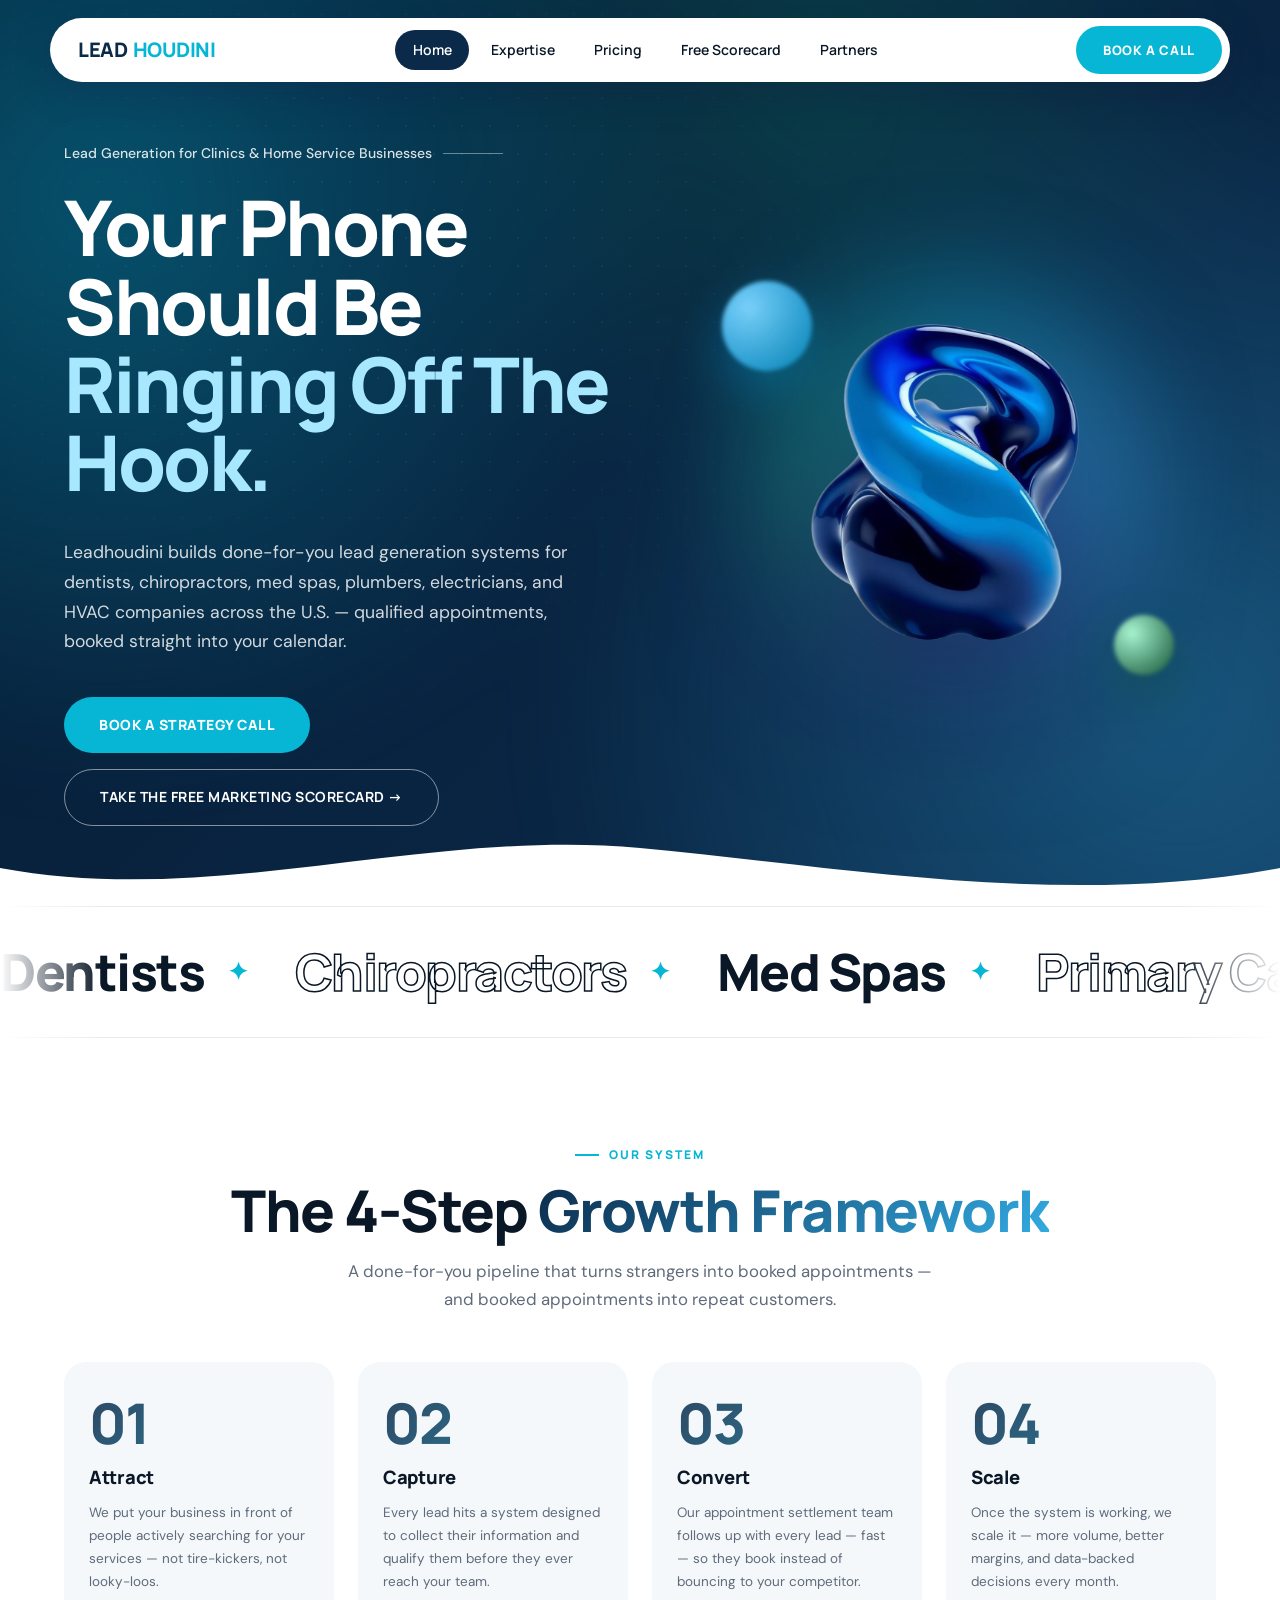
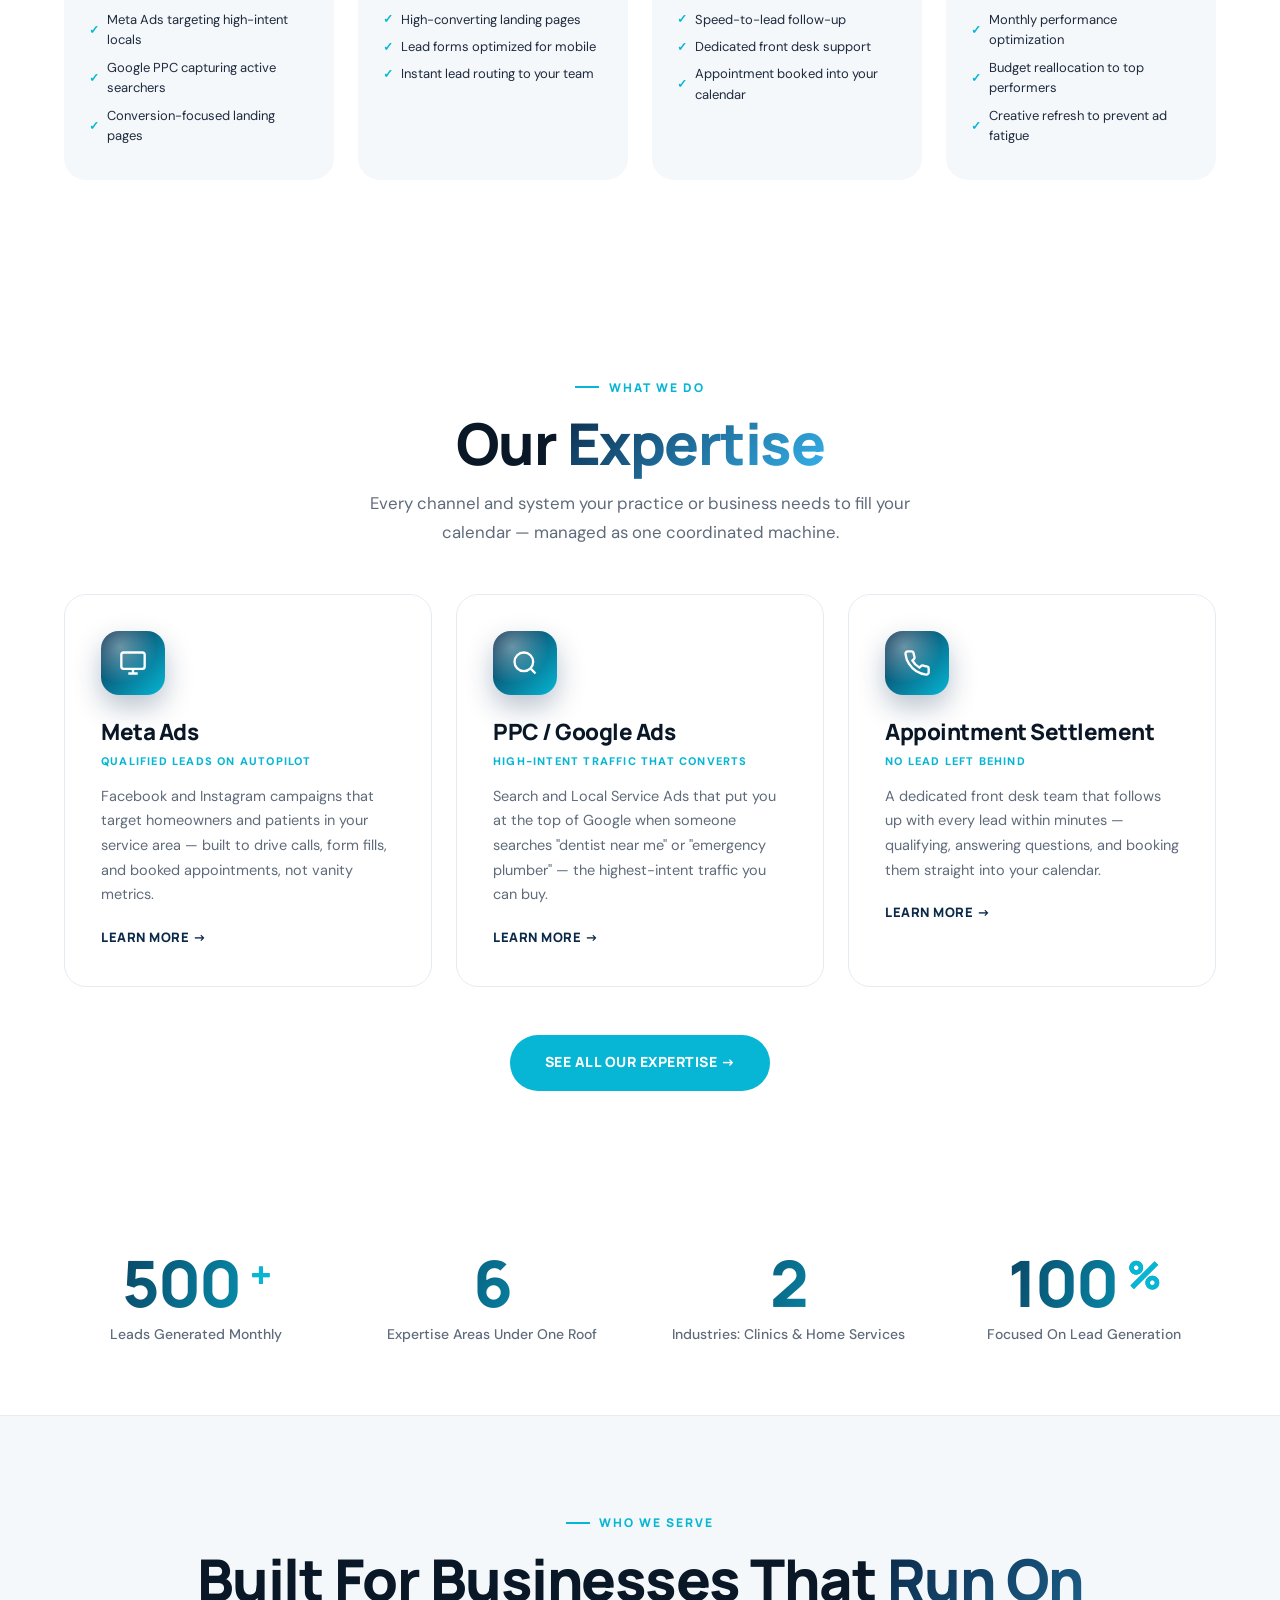
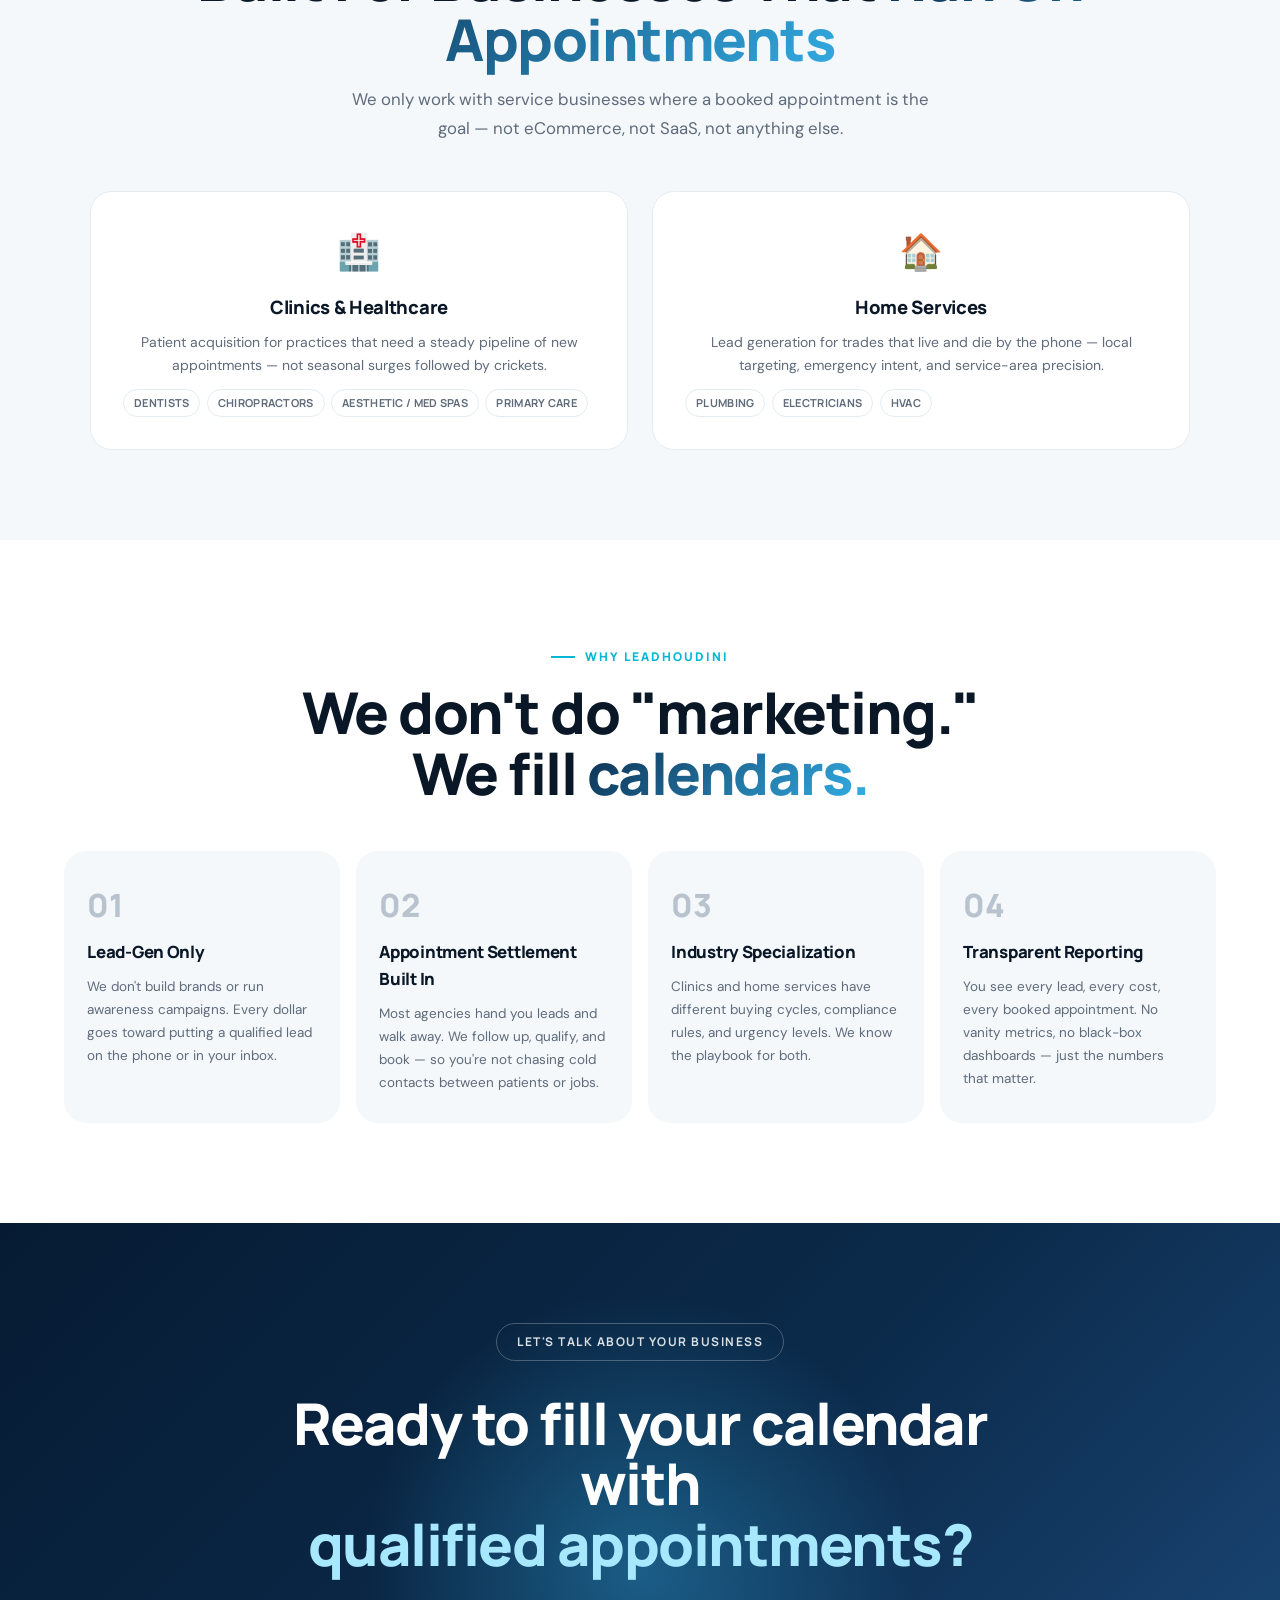
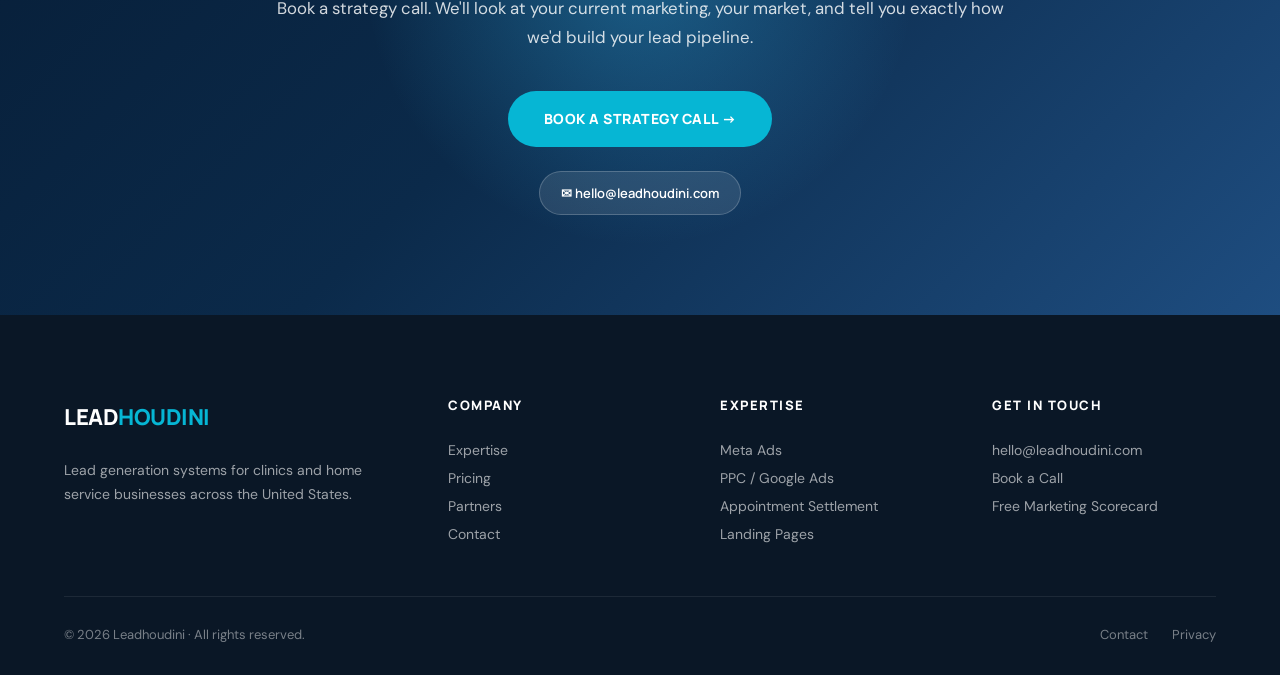
==== index.html @ 8197bd60 "Add files via upload" ====
<!doctype html>
<html lang="en">
<head>
<meta charset="utf-8">
<meta name="viewport" content="width=device-width,initial-scale=1">
<title>Leadhoudini — Lead Generation for Clinics & Home Services</title>
<meta name="description" content="Leadhoudini helps clinics and home service businesses generate qualified leads with Meta Ads, Google Ads, landing pages, and appointment settlement systems.">
<link rel="preconnect" href="https://fonts.googleapis.com">
<link rel="preconnect" href="https://fonts.gstatic.com" crossorigin>
<link rel="stylesheet" href="https://fonts.googleapis.com/css2?family=Manrope:wght@400;500;600;700;800&family=DM+Sans:wght@300;400;500;600;700&display=swap">
<link rel="stylesheet" href="styles.css">
</head>
<body>

<nav class="main-nav">
  <div class="nav-inner">
    <a href="index.html" class="nav-logo">LEAD<span class="logo-accent">HOUDINI</span></a>
    <ul class="nav-links">
      <li><a href="index.html" class="active">Home</a></li>
      <li><a href="expertise.html">Expertise</a></li>
      <li><a href="pricing.html">Pricing</a></li>
      <li><a href="scorecard.html">Free Scorecard</a></li>
      <li><a href="partners.html">Partners</a></li>
    </ul>
    <a href="contact.html" class="nav-cta">Book a Call</a>
    <button class="nav-hamburger" aria-label="Menu"><span></span><span></span><span></span></button>
  </div>
</nav>
<div class="mobile-menu">
  <a href="index.html">Home</a>
  <a href="expertise.html">Expertise</a>
  <a href="pricing.html">Pricing</a>
  <a href="scorecard.html">Free Scorecard</a>
  <a href="partners.html">Partners</a>
  <a href="contact.html" class="mob-cta">Book a Call</a>
</div>

<div class="page-body">

<!-- ═══ HERO ═══ -->
<section class="hero">
  <div class="hero-inner">
    <div class="hero-copy">
      <div class="hero-eyebrow fade-up">Lead Generation for Clinics & Home Service Businesses</div>
      <h1 class="hero-title fade-up">Your Phone Should Be <span class="accent">Ringing Off The Hook.</span></h1>
      <p class="hero-sub fade-up">Leadhoudini builds done-for-you lead generation systems for dentists, chiropractors, med spas, plumbers, electricians, and HVAC companies across the U.S. — qualified appointments, booked straight into your calendar.</p>
      <div class="hero-actions fade-up">
        <a href="contact.html" class="btn-main">Book a Strategy Call</a>
        <a href="scorecard.html" class="btn-ghost">Take the Free Marketing Scorecard →</a>
      </div>
    </div>
    <div class="hero-visual fade-up">
      <span class="glow-ring" aria-hidden></span>
      <img src="hero-blob.png" alt="Abstract 3D growth shape" class="hero-blob" width="1024" height="1024">
    </div>
  </div>
  <svg class="hero-wave" viewBox="0 0 1440 120" preserveAspectRatio="none" aria-hidden>
    <path class="fill" d="M0,80 C240,120 480,40 720,60 C960,80 1200,120 1440,80 L1440,120 L0,120 Z"/>
  </svg>
</section>

<!-- ═══ INDUSTRY MARQUEE ═══ -->
<div class="marquee">
  <div class="marquee-inner">
    <span class="marquee-item"><span>Dentists</span><span class="sep">✦</span></span>
    <span class="marquee-item"><span class="outline">Chiropractors</span><span class="sep">✦</span></span>
    <span class="marquee-item"><span>Med Spas</span><span class="sep">✦</span></span>
    <span class="marquee-item"><span class="outline">Primary Care</span><span class="sep">✦</span></span>
    <span class="marquee-item"><span>Plumbers</span><span class="sep">✦</span></span>
    <span class="marquee-item"><span class="outline">Electricians</span><span class="sep">✦</span></span>
    <span class="marquee-item"><span>HVAC</span><span class="sep">✦</span></span>
    <span class="marquee-item"><span class="outline">Aesthetic Clinics</span><span class="sep">✦</span></span>
    <!-- duplicate for seamless loop -->
    <span class="marquee-item"><span>Dentists</span><span class="sep">✦</span></span>
    <span class="marquee-item"><span class="outline">Chiropractors</span><span class="sep">✦</span></span>
    <span class="marquee-item"><span>Med Spas</span><span class="sep">✦</span></span>
    <span class="marquee-item"><span class="outline">Primary Care</span><span class="sep">✦</span></span>
    <span class="marquee-item"><span>Plumbers</span><span class="sep">✦</span></span>
    <span class="marquee-item"><span class="outline">Electricians</span><span class="sep">✦</span></span>
  </div>
</div>

<!-- ═══ 4-STEP GROWTH FRAMEWORK ═══ -->
<section class="framework-section">
  <div class="section-inner" style="text-align:center">
    <span class="section-tag fade-up">Our System</span>
    <h2 class="section-title fade-up">The 4-Step <span class="accent">Growth Framework</span></h2>
    <p class="section-sub fade-up" style="margin:0 auto 3rem">A done-for-you pipeline that turns strangers into booked appointments — and booked appointments into repeat customers.</p>
    <div class="fw-grid">
      <div class="fw-card fade-up">
        <div class="fw-num">01</div>
        <div class="fw-title">Attract</div>
        <div class="fw-desc">We put your business in front of people actively searching for your services — not tire-kickers, not looky-loos.</div>
        <div class="fw-items">
          <div class="fw-item">Meta Ads targeting high-intent locals</div>
          <div class="fw-item">Google PPC capturing active searchers</div>
          <div class="fw-item">Conversion-focused landing pages</div>
        </div>
      </div>
      <div class="fw-card fade-up">
        <div class="fw-num">02</div>
        <div class="fw-title">Capture</div>
        <div class="fw-desc">Every lead hits a system designed to collect their information and qualify them before they ever reach your team.</div>
        <div class="fw-items">
          <div class="fw-item">High-converting landing pages</div>
          <div class="fw-item">Lead forms optimized for mobile</div>
          <div class="fw-item">Instant lead routing to your team</div>
        </div>
      </div>
      <div class="fw-card fade-up">
        <div class="fw-num">03</div>
        <div class="fw-title">Convert</div>
        <div class="fw-desc">Our appointment settlement team follows up with every lead — fast — so they book instead of bouncing to your competitor.</div>
        <div class="fw-items">
          <div class="fw-item">Speed-to-lead follow-up</div>
          <div class="fw-item">Dedicated front desk support</div>
          <div class="fw-item">Appointment booked into your calendar</div>
        </div>
      </div>
      <div class="fw-card fade-up">
        <div class="fw-num">04</div>
        <div class="fw-title">Scale</div>
        <div class="fw-desc">Once the system is working, we scale it — more volume, better margins, and data-backed decisions every month.</div>
        <div class="fw-items">
          <div class="fw-item">Monthly performance optimization</div>
          <div class="fw-item">Budget reallocation to top performers</div>
          <div class="fw-item">Creative refresh to prevent ad fatigue</div>
        </div>
      </div>
    </div>
  </div>
</section>

<!-- ═══ EXPERTISE PREVIEW ═══ -->
<section class="services-preview">
  <div class="section-inner">
    <div style="text-align:center;max-width:700px;margin:0 auto 3rem">
      <span class="section-tag fade-up">What We Do</span>
      <h2 class="section-title fade-up">Our <span class="accent">Expertise</span></h2>
      <p class="section-sub fade-up" style="margin:0 auto">Every channel and system your practice or business needs to fill your calendar — managed as one coordinated machine.</p>
    </div>
    <div class="svc-grid-home">
      <div class="svc-card fade-up">
        <div class="svc-icon"><svg viewBox="0 0 24 24" fill="none" stroke="currentColor" stroke-width="2"><rect x="2" y="3" width="20" height="14" rx="2"/><path d="M8 21h8M12 17v4"/></svg></div>
        <div class="svc-title">Meta Ads</div>
        <div class="svc-outcome">Qualified Leads On Autopilot</div>
        <div class="svc-desc">Facebook and Instagram campaigns that target homeowners and patients in your service area — built to drive calls, form fills, and booked appointments, not vanity metrics.</div>
        <a href="expertise.html" class="svc-visit">Learn More →</a>
      </div>
      <div class="svc-card fade-up">
        <div class="svc-icon"><svg viewBox="0 0 24 24" fill="none" stroke="currentColor" stroke-width="2"><circle cx="11" cy="11" r="8"/><path d="m21 21-4.35-4.35"/></svg></div>
        <div class="svc-title">PPC / Google Ads</div>
        <div class="svc-outcome">High-Intent Traffic That Converts</div>
        <div class="svc-desc">Search and Local Service Ads that put you at the top of Google when someone searches "dentist near me" or "emergency plumber" — the highest-intent traffic you can buy.</div>
        <a href="expertise.html" class="svc-visit">Learn More →</a>
      </div>
      <div class="svc-card fade-up">
        <div class="svc-icon"><svg viewBox="0 0 24 24" fill="none" stroke="currentColor" stroke-width="2"><path d="M22 16.92v3a2 2 0 0 1-2.18 2 19.79 19.79 0 0 1-8.63-3.07 19.5 19.5 0 0 1-6-6 19.79 19.79 0 0 1-3.07-8.67A2 2 0 0 1 4.11 2h3a2 2 0 0 1 2 1.72c.127.96.361 1.903.7 2.81a2 2 0 0 1-.45 2.11L8.09 9.91a16 16 0 0 0 6 6l1.27-1.27a2 2 0 0 1 2.11-.45c.907.339 1.85.573 2.81.7A2 2 0 0 1 22 16.92z"/></svg></div>
        <div class="svc-title">Appointment Settlement</div>
        <div class="svc-outcome">No Lead Left Behind</div>
        <div class="svc-desc">A dedicated front desk team that follows up with every lead within minutes — qualifying, answering questions, and booking them straight into your calendar.</div>
        <a href="expertise.html" class="svc-visit">Learn More →</a>
      </div>
    </div>
    <div class="section-cta-link"><a href="expertise.html" class="btn-main fade-up">See All Our Expertise →</a></div>
  </div>
</section>

<!-- ═══ STATS ═══ -->
<section class="stats-strip">
  <div class="stats-grid">
    <div class="stat-item fade-up">
      <div class="stat-num">500<span class="plus">+</span></div>
      <div class="stat-label">Leads Generated Monthly</div>
    </div>
    <div class="stat-item fade-up">
      <div class="stat-num">6</div>
      <div class="stat-label">Expertise Areas Under One Roof</div>
    </div>
    <div class="stat-item fade-up">
      <div class="stat-num">2</div>
      <div class="stat-label">Industries: Clinics & Home Services</div>
    </div>
    <div class="stat-item fade-up">
      <div class="stat-num">100<span class="plus">%</span></div>
      <div class="stat-label">Focused On Lead Generation</div>
    </div>
  </div>
</section>

<!-- ═══ INDUSTRIES ═══ -->
<section class="section" style="background:var(--bg-soft)">
  <div class="section-inner" style="text-align:center">
    <span class="section-tag fade-up">Who We Serve</span>
    <h2 class="section-title fade-up">Built For Businesses That <span class="accent">Run On Appointments</span></h2>
    <p class="section-sub fade-up" style="margin:0 auto 3rem">We only work with service businesses where a booked appointment is the goal — not eCommerce, not SaaS, not anything else.</p>
    <div class="ind-grid">
      <div class="ind-card fade-up">
        <div class="ind-icon">🏥</div>
        <div class="ind-title">Clinics & Healthcare</div>
        <div class="ind-desc">Patient acquisition for practices that need a steady pipeline of new appointments — not seasonal surges followed by crickets.</div>
        <div class="ind-subs"><span class="ind-sub">Dentists</span><span class="ind-sub">Chiropractors</span><span class="ind-sub">Aesthetic / Med Spas</span><span class="ind-sub">Primary Care</span></div>
      </div>
      <div class="ind-card fade-up">
        <div class="ind-icon">🏠</div>
        <div class="ind-title">Home Services</div>
        <div class="ind-desc">Lead generation for trades that live and die by the phone — local targeting, emergency intent, and service-area precision.</div>
        <div class="ind-subs"><span class="ind-sub">Plumbing</span><span class="ind-sub">Electricians</span><span class="ind-sub">HVAC</span></div>
      </div>
    </div>
  </div>
</section>

<!-- ═══ WHY US ═══ -->
<section class="why-section">
  <div class="section-inner" style="text-align:center">
    <span class="section-tag fade-up">Why Leadhoudini</span>
    <h2 class="section-title fade-up">We don't do "marketing." <br>We fill <span class="accent">calendars.</span></h2>
    <div class="why-grid">
      <div class="why-card fade-up">
        <div class="why-num">01</div>
        <div class="why-title">Lead-Gen Only</div>
        <div class="why-desc">We don't build brands or run awareness campaigns. Every dollar goes toward putting a qualified lead on the phone or in your inbox.</div>
      </div>
      <div class="why-card fade-up">
        <div class="why-num">02</div>
        <div class="why-title">Appointment Settlement Built In</div>
        <div class="why-desc">Most agencies hand you leads and walk away. We follow up, qualify, and book — so you're not chasing cold contacts between patients or jobs.</div>
      </div>
      <div class="why-card fade-up">
        <div class="why-num">03</div>
        <div class="why-title">Industry Specialization</div>
        <div class="why-desc">Clinics and home services have different buying cycles, compliance rules, and urgency levels. We know the playbook for both.</div>
      </div>
      <div class="why-card fade-up">
        <div class="why-num">04</div>
        <div class="why-title">Transparent Reporting</div>
        <div class="why-desc">You see every lead, every cost, every booked appointment. No vanity metrics, no black-box dashboards — just the numbers that matter.</div>
      </div>
    </div>
  </div>
</section>

<!-- ═══ CTA ═══ -->
<section class="cta-section">
  <div class="cta-inner">
    <div class="cta-badge fade-up">Let's Talk About Your Business</div>
    <h2 class="cta-title fade-up">Ready to fill your calendar with<br><span class="accent">qualified appointments?</span></h2>
    <p class="cta-sub fade-up">Book a strategy call. We'll look at your current marketing, your market, and tell you exactly how we'd build your lead pipeline.</p>
    <a href="contact.html" class="cta-btn fade-up">Book a Strategy Call →</a>
    <div class="cta-contacts fade-up">
      <a href="mailto:hello@leadhoudini.com" class="contact-btn">✉ hello@leadhoudini.com</a>
    </div>
  </div>
</section>

</div>

<footer class="site-footer">
  <div class="footer-inner">
    <div class="footer-col footer-brand">
      <a href="index.html" class="nav-logo">LEAD<span class="logo-accent">HOUDINI</span></a>
      <p>Lead generation systems for clinics and home service businesses across the United States.</p>
    </div>
    <div class="footer-col"><h4>Company</h4>
      <a href="expertise.html">Expertise</a>
      <a href="pricing.html">Pricing</a>
      <a href="partners.html">Partners</a>
      <a href="contact.html">Contact</a>
    </div>
    <div class="footer-col"><h4>Expertise</h4>
      <a href="expertise.html">Meta Ads</a>
      <a href="expertise.html">PPC / Google Ads</a>
      <a href="expertise.html">Appointment Settlement</a>
      <a href="expertise.html">Landing Pages</a>
    </div>
    <div class="footer-col"><h4>Get in Touch</h4>
      <a href="mailto:hello@leadhoudini.com">hello@leadhoudini.com</a>
      <a href="contact.html">Book a Call</a>
      <a href="scorecard.html">Free Marketing Scorecard</a>
    </div>
  </div>
  <div class="footer-bottom">
    <div class="footer-copy">© 2026 Leadhoudini · All rights reserved.</div>
    <div class="footer-bottom-links"><a href="contact.html">Contact</a><a href="#">Privacy</a></div>
  </div>
</footer>
<script src="script.js"></script>
</body>
</html>
---- styles.css ----
*,*::before,*::after{box-sizing:border-box;margin:0;padding:0}
:root{
  --purple:#0B2A4A;
  --purple-deep:#061B33;
  --purple-light:#1E4D80;
  --orange:#06B6D4;
  --orange-deep:#0891B2;
  --pink:#38BDF8;
  --green:#0F5132;
  --green-light:#14B87A;
  --accent-soft:#A8E8FF;
  --ink:#0A1726;
  --ink2:#1F2A3D;
  --muted:#5F6B7B;
  --line:#E4ECF2;
  --bg:#FFFFFF;
  --bg-soft:#F4F8FB;
  --bg2:#F4F8FB;
  --bg3:#EDF2F7;
  --font-head:'Manrope','Syne',sans-serif;
  --font-body:'DM Sans',sans-serif;
  --radius:14px;
  --radius-lg:22px;
  --radius-pill:999px;
}
html{scroll-behavior:smooth}
body{font-family:var(--font-body);background:var(--bg);color:var(--ink);font-size:16px;line-height:1.6;overflow-x:hidden}
::-webkit-scrollbar{width:6px}::-webkit-scrollbar-track{background:#f4f4f6}::-webkit-scrollbar-thumb{background:linear-gradient(180deg,var(--orange),var(--purple));border-radius:3px}

/* ===== NAV ===== */
nav.main-nav{position:fixed;top:18px;left:50%;transform:translateX(-50%);z-index:200;background:#fff;border-radius:var(--radius-pill);padding:8px 8px 8px 28px;display:flex;align-items:center;gap:1.5rem;box-shadow:0 10px 40px rgba(20,10,60,.18);width:calc(100% - 40px);max-width:1180px;transition:box-shadow .3s,top .3s}
nav.main-nav.scrolled{box-shadow:0 8px 28px rgba(20,10,60,.22)}
.nav-inner{display:flex;justify-content:space-between;align-items:center;width:100%;gap:1rem}
.nav-logo{font-family:var(--font-head);font-size:20px;font-weight:800;color:var(--purple);text-decoration:none;letter-spacing:-.5px;display:flex;align-items:center;gap:.35rem;line-height:1;white-space:nowrap}
.nav-logo .logo-accent{color:var(--orange)}
.nav-links{display:flex;gap:.25rem;list-style:none;align-items:center}
.nav-links a{color:var(--ink);text-decoration:none;font-size:14px;font-weight:600;padding:.65rem 1.1rem;border-radius:var(--radius-pill);transition:all .2s;font-family:var(--font-head)}
.nav-links a:hover{background:#E0F2FE;color:var(--purple)}
.nav-links a.active{background:var(--purple);color:#fff}
.nav-cta{background:var(--orange);color:#fff;padding:.85rem 1.7rem;border-radius:var(--radius-pill);font-size:13px;font-weight:800;text-decoration:none;font-family:var(--font-head);letter-spacing:.6px;text-transform:uppercase;transition:all .25s;white-space:nowrap}
.nav-cta:hover{background:var(--orange-deep);transform:translateY(-1px);box-shadow:0 8px 24px rgba(6,182,212,.35)}
.nav-hamburger{display:none;flex-direction:column;gap:5px;cursor:pointer;padding:8px;background:var(--purple);border-radius:50%;border:none;width:42px;height:42px;align-items:center;justify-content:center}
.nav-hamburger span{display:block;width:18px;height:2px;background:#fff;border-radius:2px}
.mobile-menu{display:none;position:fixed;top:80px;left:20px;right:20px;background:#fff;border-radius:var(--radius-lg);padding:1.25rem;z-index:199;flex-direction:column;gap:.25rem;box-shadow:0 20px 60px rgba(20,10,60,.25)}
.mobile-menu.open{display:flex}
.mobile-menu a{color:var(--ink);text-decoration:none;font-size:15px;font-weight:700;padding:.85rem 1rem;border-radius:var(--radius-pill);font-family:var(--font-head)}
.mobile-menu a:hover{background:#E0F2FE;color:var(--purple)}
.mobile-menu .mob-cta{background:var(--orange);color:#fff;text-align:center;margin-top:.5rem}

.page-body{padding-top:0}

/* ===== SHARED ===== */
.section{padding:90px 5%;position:relative}
.section-inner{max-width:1240px;margin:0 auto;position:relative}
.section-tag{font-family:var(--font-head);font-size:12px;font-weight:800;letter-spacing:2px;text-transform:uppercase;color:var(--orange);margin-bottom:1rem;display:inline-flex;align-items:center;gap:.6rem}
.section-tag::before{content:'';width:24px;height:2px;background:var(--orange);display:inline-block}
h2.section-title{font-family:var(--font-head);font-size:clamp(2.2rem,4.5vw,3.6rem);font-weight:800;letter-spacing:-1.5px;line-height:1.05;margin-bottom:1rem;color:var(--ink)}
h2.section-title .accent{color:var(--purple);background:linear-gradient(135deg,var(--purple) 0%,var(--pink) 60%,var(--orange) 100%);-webkit-background-clip:text;background-clip:text;-webkit-text-fill-color:transparent}
.section-sub{font-size:1.05rem;color:var(--muted);max-width:600px;margin-bottom:3rem;line-height:1.7;font-weight:400}

/* Buttons */
.btn-main,.cta-btn{background:var(--orange);color:#fff;padding:1.05rem 2.2rem;border-radius:var(--radius-pill);font-weight:800;font-size:14px;text-decoration:none;font-family:var(--font-head);letter-spacing:.5px;text-transform:uppercase;transition:all .25s;display:inline-flex;align-items:center;gap:.6rem;border:none;cursor:pointer;position:relative;overflow:hidden;isolation:isolate}
.btn-main:hover,.cta-btn:hover{background:var(--orange-deep);transform:translateY(-2px);box-shadow:0 12px 30px rgba(6,182,212,.35)}
.btn-main::before,.cta-btn::before,.nav-cta::before{content:'';position:absolute;top:0;left:-120%;width:60%;height:100%;background:linear-gradient(120deg,transparent 0,rgba(255,255,255,.5) 50%,transparent 100%);transform:skewX(-20deg);transition:left .8s ease;z-index:-1}
.btn-main:hover::before,.cta-btn:hover::before,.nav-cta:hover::before{left:140%}
.nav-cta{position:relative;overflow:hidden;isolation:isolate}
.btn-ghost{border:1.5px solid rgba(255,255,255,.5);color:#fff;padding:1rem 2.2rem;border-radius:var(--radius-pill);font-weight:700;font-size:14px;text-decoration:none;transition:all .25s;display:inline-flex;align-items:center;gap:.6rem;background:transparent;font-family:var(--font-head);letter-spacing:.5px;text-transform:uppercase;cursor:pointer}
.btn-ghost:hover{border-color:#fff;background:rgba(255,255,255,.1);transform:translateY(-2px)}

/* ===== HERO ===== */
.hero{background:linear-gradient(135deg,var(--purple-deep) 0%,var(--purple) 45%,var(--purple-light) 100%);background-size:200% 200%;animation:meshShift 18s ease-in-out infinite;position:relative;overflow:hidden;padding:140px 5% 80px;min-height:100vh;display:flex;align-items:center;color:#fff}
@keyframes meshShift{0%,100%{background-position:0% 50%}50%{background-position:100% 50%}}
.hero::before{content:'';position:absolute;inset:0;background-image:radial-gradient(rgba(255,255,255,.07) 1px,transparent 1px);background-size:28px 28px;mask-image:radial-gradient(ellipse 70% 70% at 30% 30%,black,transparent 80%);pointer-events:none}
.hero::after{content:'';position:absolute;inset:-20%;background:radial-gradient(circle at 20% 30%,rgba(6,182,212,.35) 0,transparent 35%),radial-gradient(circle at 80% 70%,rgba(56,189,248,.30) 0,transparent 38%),radial-gradient(circle at 60% 20%,rgba(20,184,122,.18) 0,transparent 30%);filter:blur(40px);animation:orbDrift 22s ease-in-out infinite;pointer-events:none;z-index:1}
@keyframes orbDrift{0%,100%{transform:translate(0,0) scale(1)}33%{transform:translate(4%,-3%) scale(1.08)}66%{transform:translate(-3%,4%) scale(.95)}}
.hero-inner{max-width:1240px;margin:0 auto;position:relative;z-index:2;width:100%;display:grid;grid-template-columns:1.1fr 1fr;gap:3rem;align-items:center;perspective:1400px}
.hero-eyebrow{display:inline-flex;align-items:center;gap:.7rem;font-size:14px;color:rgba(255,255,255,.85);margin-bottom:1.5rem;font-weight:500}
.hero-eyebrow::after{content:'';width:60px;height:1px;background:rgba(255,255,255,.4);display:inline-block}
h1.hero-title{font-family:var(--font-head);font-size:clamp(2.8rem,6vw,5.4rem);font-weight:800;line-height:1.02;letter-spacing:-2.5px;margin-bottom:2.25rem;color:#fff}
.hero-title .accent{color:#A8E8FF}
.hero-sub{font-size:1.1rem;color:rgba(255,255,255,.82);max-width:520px;margin-bottom:2.5rem;line-height:1.7;font-weight:400}
.hero-actions{display:flex;gap:1rem;flex-wrap:wrap;align-items:center}
.hero-visual{position:relative;display:flex;align-items:center;justify-content:center;min-height:480px}
.hero-visual::before,.hero-visual::after{content:'';position:absolute;border-radius:50%;filter:blur(2px);z-index:0;pointer-events:none}
.hero-visual::before{width:90px;height:90px;top:8%;left:6%;background:radial-gradient(circle at 30% 30%,#7DD3FC,#0284C7);box-shadow:0 20px 50px rgba(2,132,199,.45);animation:floatA 7s ease-in-out infinite}
.hero-visual::after{width:60px;height:60px;bottom:10%;right:8%;background:radial-gradient(circle at 30% 30%,#A7F3D0,#0F5132);box-shadow:0 20px 50px rgba(15,81,50,.45);animation:floatB 9s ease-in-out infinite}
@keyframes floatA{0%,100%{transform:translateY(0) translateX(0) rotate(0)}50%{transform:translateY(-22px) translateX(12px) rotate(20deg)}}
@keyframes floatB{0%,100%{transform:translateY(0) translateX(0) rotate(0)}50%{transform:translateY(18px) translateX(-14px) rotate(-15deg)}}
.hero-blob{width:100%;max-width:380px;height:auto;filter:drop-shadow(0 30px 80px rgba(40,5,80,.55));transform-style:preserve-3d;animation:blob3d 9s ease-in-out infinite}
@keyframes blob3d{0%,100%{transform:translateY(0) rotateY(-8deg) rotateX(2deg) rotateZ(-2deg)}25%{transform:translateY(-14px) rotateY(6deg) rotateX(-3deg) rotateZ(2deg)}50%{transform:translateY(-20px) rotateY(10deg) rotateX(4deg) rotateZ(3deg)}75%{transform:translateY(-8px) rotateY(-4deg) rotateX(2deg) rotateZ(-1deg)}}
.hero-visual .glow-ring{position:absolute;inset:0;margin:auto;width:70%;aspect-ratio:1;border-radius:50%;background:conic-gradient(from 0deg,#06B6D4,#38BDF8,#1E4D80,#14B87A,#06B6D4);filter:blur(60px);opacity:.55;animation:spin 14s linear infinite;z-index:0}
@keyframes spin{to{transform:rotate(360deg)}}
.hero-wave{position:absolute;left:0;right:0;bottom:-2px;width:100%;height:120px;z-index:3;pointer-events:none}
.hero-wave path.fill{fill:#fff}

/* ===== MARQUEE ===== */
.marquee{background:transparent;padding:1.5rem 0;overflow:hidden;border-top:1px solid var(--line);border-bottom:1px solid var(--line);position:relative;mask-image:linear-gradient(90deg,transparent,#000 8%,#000 92%,transparent)}
.marquee-inner{display:flex;gap:3rem;animation:ticker 30s linear infinite;white-space:nowrap}
@keyframes ticker{0%{transform:translateX(0)}100%{transform:translateX(-50%)}}
.marquee-item{font-family:var(--font-head);font-size:clamp(2rem,4vw,3.5rem);font-weight:800;color:var(--ink);letter-spacing:-1.5px;display:flex;align-items:center;gap:1.5rem;flex-shrink:0}
.marquee-item .sep{color:var(--orange);font-size:1.5rem;animation:spin 8s linear infinite;display:inline-block}
.marquee-item .outline{-webkit-text-stroke:1.5px var(--ink);-webkit-text-fill-color:transparent;color:transparent}

/* ===== SERVICES/EXPERTISE CARDS ===== */
.services-preview{padding:90px 5%;background:#fff}
.svc-grid-home,.services-grid{display:grid;grid-template-columns:repeat(3,1fr);gap:1.5rem;margin-top:1rem}
.svc-card{background:#fff;border:1px solid var(--line);border-radius:var(--radius-lg);padding:2.25rem;transition:all .35s;position:relative;overflow:hidden;cursor:pointer;transform-style:preserve-3d}
.svc-card:hover{transform:translateY(-8px) rotateX(4deg) rotateY(-4deg) scale(1.02);box-shadow:0 30px 60px -20px rgba(6,40,80,.35),0 0 0 1px rgba(6,182,212,.15)}
.svc-card::after{content:'';position:absolute;inset:auto -40% -60% auto;width:240px;height:240px;background:radial-gradient(circle,rgba(6,182,212,.18) 0%,transparent 60%);opacity:0;transition:opacity .4s;pointer-events:none}
.svc-card:hover::after{opacity:1}
.svc-card::before{content:'';position:absolute;inset:0;border-radius:inherit;padding:1.5px;background:linear-gradient(135deg,#06B6D4,#38BDF8,#14B87A);-webkit-mask:linear-gradient(#000 0 0) content-box,linear-gradient(#000 0 0);-webkit-mask-composite:xor;mask-composite:exclude;opacity:0;transition:opacity .35s;pointer-events:none}
.svc-card:hover::before{opacity:1}
.svc-icon{width:64px;height:64px;border-radius:18px;background:linear-gradient(135deg,var(--purple),var(--orange));display:flex;align-items:center;justify-content:center;margin-bottom:1.5rem;color:#fff;box-shadow:0 12px 28px rgba(6,40,80,.28);position:relative;overflow:hidden;transition:transform .5s cubic-bezier(.2,.8,.2,1)}
.svc-icon::after{content:'';position:absolute;inset:0;background:radial-gradient(circle at 30% 25%,rgba(255,255,255,.55),transparent 55%);opacity:.7}
.svc-icon svg{color:#fff;width:28px;height:28px}
.svc-card:hover .svc-icon{transform:rotateY(180deg) scale(1.1)}
.svc-title{font-family:var(--font-head);font-size:1.4rem;font-weight:800;margin-bottom:.4rem;color:var(--ink);letter-spacing:-.5px;line-height:1.2}
.svc-outcome{font-size:11px;font-weight:800;letter-spacing:1.2px;text-transform:uppercase;color:var(--orange);margin-bottom:.85rem}
.svc-desc{font-size:14.5px;color:var(--muted);line-height:1.7}
.svc-visit{display:inline-flex;align-items:center;gap:.4rem;margin-top:1.25rem;font-family:var(--font-head);font-size:13px;font-weight:800;color:var(--purple);text-transform:uppercase;letter-spacing:.5px;text-decoration:none}
.svc-features{margin-top:1.25rem;padding-top:1.25rem;border-top:1px solid var(--line);display:flex;flex-direction:column;gap:.5rem}
.svc-feature{font-size:13px;color:var(--ink2);display:flex;align-items:center;gap:.55rem}
.svc-feature::before{content:'✓';color:var(--orange);font-weight:800;font-size:13px;flex-shrink:0}
.section-cta-link{margin-top:3rem;text-align:center}

/* ===== STATS STRIP ===== */
.stats-strip{background:#fff;padding:70px 5%;border-bottom:1px solid var(--line)}
.stats-grid{max-width:1240px;margin:0 auto;display:grid;grid-template-columns:repeat(4,1fr);gap:2rem;text-align:center}
.stat-item .stat-num{font-family:var(--font-head);font-size:clamp(2.5rem,5vw,4.2rem);font-weight:800;background:linear-gradient(110deg,var(--purple) 0%,var(--orange) 35%,var(--pink) 60%,var(--green-light) 85%,var(--purple) 100%);background-size:300% 100%;-webkit-background-clip:text;background-clip:text;-webkit-text-fill-color:transparent;letter-spacing:-2px;line-height:1;display:flex;align-items:flex-start;justify-content:center;gap:.15em;animation:shimmer 6s linear infinite}
@keyframes shimmer{to{background-position:300% 0}}
.stat-item .stat-num .plus{color:var(--orange);-webkit-text-fill-color:var(--orange);font-size:.6em;margin-top:.15em}
.stat-item .stat-label{font-size:14px;color:var(--muted);margin-top:.5rem;font-weight:500}
.stat-item{transition:transform .4s}
.stat-item:hover{transform:translateY(-6px) scale(1.04)}

/* ===== FRAMEWORK / STEPS ===== */
.framework-section{padding:100px 5%;background:#fff}
.fw-grid{display:grid;grid-template-columns:repeat(4,1fr);gap:1.5rem;margin-top:3rem}
.fw-card{background:var(--bg-soft);border:1px solid transparent;border-radius:var(--radius-lg);padding:2rem 1.5rem;text-align:left;transition:all .35s;position:relative;overflow:hidden;transform-style:preserve-3d}
.fw-card:hover{background:#fff;border-color:var(--line);transform:translateY(-6px) rotateX(3deg) scale(1.015);box-shadow:0 26px 50px -18px rgba(6,40,80,.30)}
.fw-num{font-family:var(--font-head);font-size:3.5rem;font-weight:800;background:linear-gradient(135deg,var(--purple),var(--orange));-webkit-background-clip:text;background-clip:text;-webkit-text-fill-color:transparent;line-height:1;margin-bottom:.75rem;letter-spacing:-2px;opacity:.85;background-size:200% 100%;animation:shimmer 7s linear infinite}
.fw-title{font-family:var(--font-head);font-size:1.15rem;font-weight:800;color:var(--ink);margin-bottom:.6rem;letter-spacing:-.3px}
.fw-desc{font-size:13.5px;color:var(--muted);line-height:1.7}
.fw-items{margin-top:1rem;display:flex;flex-direction:column;gap:.4rem}
.fw-item{font-size:13px;color:var(--ink2);display:flex;align-items:center;gap:.5rem}
.fw-item::before{content:'✓';color:var(--orange);font-weight:800;font-size:12px;flex-shrink:0}

/* ===== WHY US ===== */
.why-section{padding:100px 5%;background:#fff}
.why-grid{display:grid;grid-template-columns:repeat(4,1fr);gap:1rem;margin-top:3rem}
.why-card{background:var(--bg-soft);border-radius:var(--radius-lg);padding:1.75rem 1.4rem;text-align:left;transition:all .35s;border:1px solid transparent;transform-style:preserve-3d}
.why-card:hover{background:#fff;border-color:var(--line);transform:translateY(-4px);box-shadow:0 18px 40px rgba(20,10,60,.08)}
.why-num{font-family:var(--font-head);font-size:2rem;font-weight:800;color:var(--purple);opacity:.25;margin-bottom:.5rem}
.why-title{font-family:var(--font-head);font-size:1.05rem;font-weight:800;margin-bottom:.6rem;color:var(--ink);letter-spacing:-.3px}
.why-desc{font-size:13.5px;color:var(--muted);line-height:1.7}

/* ===== PAGE HERO ===== */
.page-hero{background:linear-gradient(135deg,var(--purple-deep) 0%,var(--purple) 55%,var(--purple-light) 100%);color:#fff;padding:160px 5% 100px;position:relative;overflow:hidden}
.page-hero::before{content:'';position:absolute;inset:0;background-image:radial-gradient(rgba(255,255,255,.07) 1px,transparent 1px);background-size:28px 28px;mask-image:radial-gradient(ellipse 80% 80% at 50% 50%,black,transparent 90%);pointer-events:none}
.page-hero-inner{max-width:1240px;margin:0 auto;position:relative;z-index:1;text-align:center}
.page-hero-glow{position:absolute;width:600px;height:600px;border-radius:50%;background:radial-gradient(circle,rgba(6,182,212,.25),transparent 65%);top:30%;left:50%;transform:translate(-50%,-50%);pointer-events:none}
.page-breadcrumb{font-size:13px;color:rgba(255,255,255,.7);margin-bottom:1.5rem}
.page-breadcrumb a{color:#A8E8FF;text-decoration:none}
.page-breadcrumb a:hover{text-decoration:underline}
h1.page-title{font-family:var(--font-head);font-size:clamp(2.4rem,5.5vw,4.6rem);font-weight:800;letter-spacing:-2px;line-height:1.05;margin-bottom:1.25rem;color:#fff}
h1.page-title .accent{color:#A8E8FF}
.page-desc{font-size:1.1rem;color:rgba(255,255,255,.82);max-width:680px;line-height:1.7;font-weight:400;margin:0 auto}

/* ===== CTA SECTION ===== */
.cta-section{background:linear-gradient(135deg,var(--purple-deep),var(--purple) 50%,var(--purple-light) 100%);padding:100px 5%;text-align:center;position:relative;overflow:hidden;color:#fff}
.cta-section::after{content:'';position:absolute;width:600px;height:600px;border-radius:50%;background:radial-gradient(circle,rgba(56,189,248,.35),transparent 65%);top:50%;left:50%;transform:translate(-50%,-50%);animation:pulseGlow 5s ease-in-out infinite;pointer-events:none}
@keyframes pulseGlow{0%,100%{transform:translate(-50%,-50%) scale(1);opacity:.5}50%{transform:translate(-50%,-50%) scale(1.25);opacity:.85}}
.cta-inner{max-width:760px;margin:0 auto;position:relative;z-index:2}
.cta-badge{display:inline-block;padding:8px 20px;border:1px solid rgba(255,255,255,.25);border-radius:var(--radius-pill);font-family:var(--font-head);font-size:12px;font-weight:700;text-transform:uppercase;letter-spacing:1.5px;color:rgba(255,255,255,.85);margin-bottom:2rem}
h2.cta-title{font-family:var(--font-head);font-size:clamp(2.2rem,5vw,3.6rem);font-weight:800;color:#fff;letter-spacing:-1.5px;line-height:1.05;margin-bottom:1.25rem}
h2.cta-title .accent{color:#A8E8FF}
.cta-sub{font-size:1.05rem;color:rgba(255,255,255,.82);margin-bottom:2.5rem;line-height:1.7}
.cta-contacts{display:flex;justify-content:center;gap:.75rem;margin-top:1.5rem;flex-wrap:wrap}
.contact-btn{display:inline-flex;align-items:center;gap:.5rem;background:rgba(255,255,255,.1);border:1px solid rgba(255,255,255,.2);color:#fff;text-decoration:none;padding:.65rem 1.3rem;border-radius:var(--radius-pill);font-size:13px;font-weight:600;transition:all .2s;font-family:var(--font-head)}
.contact-btn:hover{background:#fff;color:var(--purple);border-color:#fff}

/* CTA Strip */
.cta-strip{background:linear-gradient(135deg,var(--purple-deep),var(--purple));padding:80px 5%;text-align:center;color:#fff}
.cta-strip-inner{max-width:700px;margin:0 auto}
.cta-strip h2{font-family:var(--font-head);font-size:clamp(2.2rem,5vw,3.6rem);font-weight:800;color:#fff;letter-spacing:-1.5px;line-height:1.05;margin-bottom:1.25rem}
.cta-strip h2 .accent{color:#A8E8FF}
.cta-strip p{font-size:1.05rem;color:rgba(255,255,255,.82);margin-bottom:2.5rem;line-height:1.7}

/* ===== PRICING CARDS ===== */
.pricing-grid{display:grid;grid-template-columns:repeat(3,1fr);gap:1.5rem;max-width:1240px;margin:0 auto}
.price-card{background:#fff;border:1px solid var(--line);border-radius:var(--radius-lg);padding:2.5rem 2rem;transition:all .35s;position:relative;overflow:hidden;transform-style:preserve-3d}
.price-card:hover{transform:translateY(-6px);box-shadow:0 24px 60px rgba(20,10,60,.10);border-color:transparent}
.price-card.featured{border-color:var(--orange);box-shadow:0 0 0 2px var(--orange)}
.price-card.featured::after{content:'Most Popular';position:absolute;top:16px;right:-32px;background:var(--orange);color:#fff;font-size:10px;font-weight:800;padding:4px 40px;transform:rotate(45deg);font-family:var(--font-head);letter-spacing:1px;text-transform:uppercase}
.price-label{font-family:var(--font-head);font-size:12px;font-weight:800;letter-spacing:1.5px;text-transform:uppercase;color:var(--orange);margin-bottom:.75rem}
.price-name{font-family:var(--font-head);font-size:1.4rem;font-weight:800;color:var(--ink);margin-bottom:.5rem;letter-spacing:-.5px}
.price-amount{font-family:var(--font-head);font-size:2.8rem;font-weight:800;color:var(--ink);margin-bottom:.25rem;letter-spacing:-2px;line-height:1}
.price-amount span{font-size:.9rem;font-weight:600;color:var(--muted);letter-spacing:0}
.price-desc{font-size:14px;color:var(--muted);line-height:1.7;margin-bottom:1.5rem}
.price-features{display:flex;flex-direction:column;gap:.5rem;margin-bottom:2rem}
.price-feature{font-size:13px;color:var(--ink2);display:flex;align-items:center;gap:.55rem}
.price-feature::before{content:'✓';color:var(--orange);font-weight:800;font-size:13px;flex-shrink:0}
.price-cta{display:block;text-align:center;background:var(--purple);color:#fff;padding:1rem;border-radius:var(--radius-pill);font-weight:800;font-size:13px;text-decoration:none;font-family:var(--font-head);letter-spacing:.5px;text-transform:uppercase;transition:all .25s}
.price-cta:hover{background:var(--orange);transform:translateY(-2px);box-shadow:0 8px 20px rgba(6,182,212,.3)}
.price-card.featured .price-cta{background:var(--orange)}
.price-card.featured .price-cta:hover{background:var(--orange-deep)}

/* ===== SCORECARD ===== */
.scorecard-wrap{max-width:760px;margin:0 auto;background:#fff;border:1px solid var(--line);border-radius:var(--radius-lg);padding:2.5rem;position:relative}
.sc-progress{height:6px;background:var(--bg-soft);border-radius:3px;margin-bottom:2rem;overflow:hidden}
.sc-progress-bar{height:100%;background:linear-gradient(90deg,var(--purple),var(--orange));border-radius:3px;transition:width .4s ease;width:0}
.sc-step{display:none}
.sc-step.active{display:block}
.sc-question{font-family:var(--font-head);font-size:1.25rem;font-weight:800;color:var(--ink);margin-bottom:.5rem;letter-spacing:-.3px}
.sc-hint{font-size:13px;color:var(--muted);margin-bottom:1.5rem}
.sc-options{display:flex;flex-direction:column;gap:.6rem}
.sc-option{display:flex;align-items:center;gap:.75rem;padding:1rem 1.25rem;background:var(--bg-soft);border:1.5px solid var(--line);border-radius:var(--radius);cursor:pointer;transition:all .2s;font-size:14px;color:var(--ink)}
.sc-option:hover{border-color:var(--orange);background:#E0F2FE}
.sc-option.selected{border-color:var(--orange);background:#E0F2FE;font-weight:700}
.sc-option .sc-radio{width:20px;height:20px;border-radius:50%;border:2px solid var(--line);flex-shrink:0;display:flex;align-items:center;justify-content:center;transition:all .2s}
.sc-option.selected .sc-radio{border-color:var(--orange);background:var(--orange)}
.sc-option.selected .sc-radio::after{content:'';width:8px;height:8px;border-radius:50%;background:#fff}
.sc-nav{display:flex;justify-content:space-between;align-items:center;margin-top:2rem;gap:1rem}
.sc-nav .btn-main{font-size:13px;padding:.85rem 2rem}
.sc-back{background:transparent;border:1.5px solid var(--line);color:var(--ink);padding:.85rem 2rem;border-radius:var(--radius-pill);font-weight:700;font-size:13px;cursor:pointer;font-family:var(--font-head);transition:all .2s}
.sc-back:hover{border-color:var(--purple);color:var(--purple)}
.sc-counter{font-size:13px;color:var(--muted);font-weight:600}

/* Scorecard lead capture */
.sc-lead-form{display:none}
.sc-lead-form.active{display:block}
.sc-lead-form .field-wrap{margin-bottom:1rem}

/* Scorecard results */
.sc-results{display:none;text-align:center}
.sc-results.active{display:block}
.sc-score-ring{width:160px;height:160px;border-radius:50%;border:8px solid var(--line);display:flex;align-items:center;justify-content:center;margin:0 auto 1.5rem;position:relative}
.sc-score-num{font-family:var(--font-head);font-size:3rem;font-weight:800;background:linear-gradient(135deg,var(--purple),var(--orange));-webkit-background-clip:text;background-clip:text;-webkit-text-fill-color:transparent}
.sc-score-label{font-size:12px;color:var(--muted);font-weight:700;text-transform:uppercase;letter-spacing:1px}
.sc-recs{text-align:left;margin-top:2rem;display:flex;flex-direction:column;gap:.75rem}
.sc-rec{padding:1rem 1.25rem;background:var(--bg-soft);border-radius:var(--radius);border-left:3px solid var(--orange);font-size:14px;color:var(--ink2);line-height:1.6}

/* ===== PARTNERS ===== */
.partners-grid{display:grid;grid-template-columns:repeat(4,1fr);gap:1.5rem}
.partner-card{background:#fff;border:1px solid var(--line);border-radius:var(--radius-lg);padding:2rem;text-align:center;transition:all .3s;transform-style:preserve-3d}
.partner-card:hover{transform:translateY(-4px);box-shadow:0 18px 40px rgba(20,10,60,.10);border-color:transparent}
.partner-logo{width:80px;height:80px;border-radius:18px;background:linear-gradient(135deg,#E0F2FE 0%,#CCFBF1 100%);display:flex;align-items:center;justify-content:center;margin:0 auto 1rem;font-family:var(--font-head);font-size:1.5rem;font-weight:800;color:var(--purple)}
.partner-name{font-family:var(--font-head);font-size:1rem;font-weight:800;color:var(--ink);margin-bottom:.3rem}
.partner-type{font-size:12px;color:var(--muted);font-weight:500}

/* ===== INDUSTRIES SERVED ===== */
.ind-grid{display:grid;grid-template-columns:repeat(2,1fr);gap:1.5rem;max-width:1100px;margin:0 auto}
.ind-card{background:#fff;border:1px solid var(--line);border-radius:var(--radius-lg);padding:2rem;transition:all .3s;transform-style:preserve-3d}
.ind-card:hover{border-color:transparent;box-shadow:0 18px 40px rgba(20,10,60,.10);transform:translateY(-3px)}
.ind-icon{font-size:2.2rem;margin-bottom:.85rem}
.ind-title{font-family:var(--font-head);font-size:1.15rem;font-weight:800;margin-bottom:.5rem;color:var(--ink);letter-spacing:-.3px}
.ind-desc{font-size:14px;color:var(--muted);line-height:1.65}
.ind-subs{display:flex;flex-wrap:wrap;gap:.4rem;margin-top:.75rem}
.ind-sub{font-size:11px;padding:4px 10px;border-radius:var(--radius-pill);border:1px solid var(--line);color:var(--muted);font-weight:700;font-family:var(--font-head);letter-spacing:.3px;text-transform:uppercase;background:#fff}

/* ===== FOOTER ===== */
footer.site-footer{background:var(--ink);color:#fff;padding:80px 5% 30px;position:relative;overflow:hidden}
.footer-inner{max-width:1240px;margin:0 auto;display:grid;grid-template-columns:1.5fr 1fr 1fr 1fr;gap:3rem;padding-bottom:3rem;border-bottom:1px solid rgba(255,255,255,.08)}
.footer-col h4{font-family:var(--font-head);font-size:13px;font-weight:800;color:#fff;text-transform:uppercase;letter-spacing:1.5px;margin-bottom:1.25rem}
.footer-col a,.footer-col p{display:block;color:rgba(255,255,255,.6);text-decoration:none;font-size:14px;line-height:2;transition:color .2s}
.footer-col a:hover{color:var(--orange)}
.footer-brand .nav-logo{color:#fff;font-size:22px;margin-bottom:1.25rem}
.footer-brand .nav-logo .logo-accent{color:var(--orange)}
.footer-brand p{font-size:14px;color:rgba(255,255,255,.6);line-height:1.7;max-width:340px}
.footer-bottom{max-width:1240px;margin:0 auto;padding-top:1.75rem;display:flex;justify-content:space-between;align-items:center;flex-wrap:wrap;gap:1rem}
.footer-copy{font-size:13px;color:rgba(255,255,255,.45)}
.footer-bottom-links{display:flex;gap:1.5rem}
.footer-bottom-links a{font-size:13px;color:rgba(255,255,255,.45);text-decoration:none}
.footer-bottom-links a:hover{color:var(--orange)}

/* ===== FORMS ===== */
.field-wrap{display:flex;flex-direction:column;gap:.35rem}
.field-wrap label{font-weight:600;font-size:14px;color:var(--ink)}
.field-wrap input,.field-wrap select,.field-wrap textarea{width:100%;padding:.85rem 1rem;border:1.5px solid var(--line);border-radius:12px;font:inherit;transition:border-color .2s,box-shadow .2s;outline:none}
.field-wrap input:focus,.field-wrap select:focus,.field-wrap textarea:focus{border-color:var(--orange);box-shadow:0 0 0 3px rgba(6,182,212,.12)}
.field-wrap input.valid,.field-wrap textarea.valid{border-color:#14B87A;box-shadow:0 0 0 3px rgba(20,184,122,.10)}
.field-wrap input.invalid,.field-wrap select.invalid,.field-wrap textarea.invalid{border-color:#e53e3e;box-shadow:0 0 0 3px rgba(229,62,62,.10)}
.field-error{font-size:12px;color:#e53e3e;min-height:16px;display:flex;align-items:center;gap:4px}
.field-error::before{content:'⚠';font-size:11px}
.char-count{font-size:11px;text-align:right;color:var(--muted);transition:color .2s}
.char-count.warn{color:#e6a817}
.char-count.over{color:#e53e3e;font-weight:700}

/* Contact form layout */
.contact-form{display:grid;gap:1.25rem;background:#fff;border:1px solid var(--line);border-radius:var(--radius-lg);padding:2.25rem}

/* ===== FADE-UP ===== */
.fade-up{opacity:0;transform:translateY(40px) scale(.98);filter:blur(6px);transition:opacity .8s cubic-bezier(.2,.8,.2,1),transform .8s cubic-bezier(.2,.8,.2,1),filter .6s ease}
.fade-up.visible{opacity:1;transform:translateY(0) scale(1);filter:blur(0)}

/* Section title accent animated */
h2.section-title .accent,.fw-num{background-size:200% 100%;animation:shimmer 7s linear infinite}

/* Nav link underline */
.nav-links a{position:relative}
.nav-links a:not(.active)::after{content:'';position:absolute;left:18%;right:18%;bottom:6px;height:2px;background:linear-gradient(90deg,var(--orange),var(--pink));transform:scaleX(0);transform-origin:right;transition:transform .35s ease}
.nav-links a:not(.active):hover::after{transform:scaleX(1);transform-origin:left}

/* ===== RESPONSIVE ===== */
@media(max-width:1100px){.pricing-grid{grid-template-columns:repeat(2,1fr)}.why-grid{grid-template-columns:repeat(2,1fr)}.partners-grid{grid-template-columns:repeat(3,1fr)}.fw-grid{grid-template-columns:repeat(2,1fr)}}
@media(max-width:960px){
  .hero-inner{grid-template-columns:1fr;text-align:center}
  .hero-visual{order:-1;min-height:260px}
  .hero-blob{max-width:280px}
  .hero-eyebrow{justify-content:center}
  .hero-sub{margin-left:auto;margin-right:auto}
  .hero-actions{justify-content:center}
  .svc-grid-home,.services-grid{grid-template-columns:repeat(2,1fr)}
  .stats-grid{grid-template-columns:repeat(2,1fr)}
  .ind-grid{grid-template-columns:1fr}
  .footer-inner{grid-template-columns:1fr 1fr;gap:2rem}
}
@media(max-width:660px){
  nav.main-nav{padding:6px 6px 6px 18px;top:12px;width:calc(100% - 24px)}
  .nav-links,.nav-cta{display:none}
  .nav-hamburger{display:flex}
  .svc-grid-home,.services-grid,.fw-grid{grid-template-columns:1fr}
  .pricing-grid{grid-template-columns:1fr}
  .partners-grid{grid-template-columns:repeat(2,1fr)}
  .why-grid{grid-template-columns:1fr}
  .footer-inner{grid-template-columns:1fr}
  .hero{padding-top:120px}
  .marquee-item{font-size:1.6rem}
}
@media(max-width:500px){.partners-grid{grid-template-columns:1fr}.stats-grid{grid-template-columns:1fr 1fr}}

@media(prefers-reduced-motion:reduce){*,*::before,*::after{animation-duration:.001ms!important;animation-iteration-count:1!important;transition-duration:.001ms!important}}
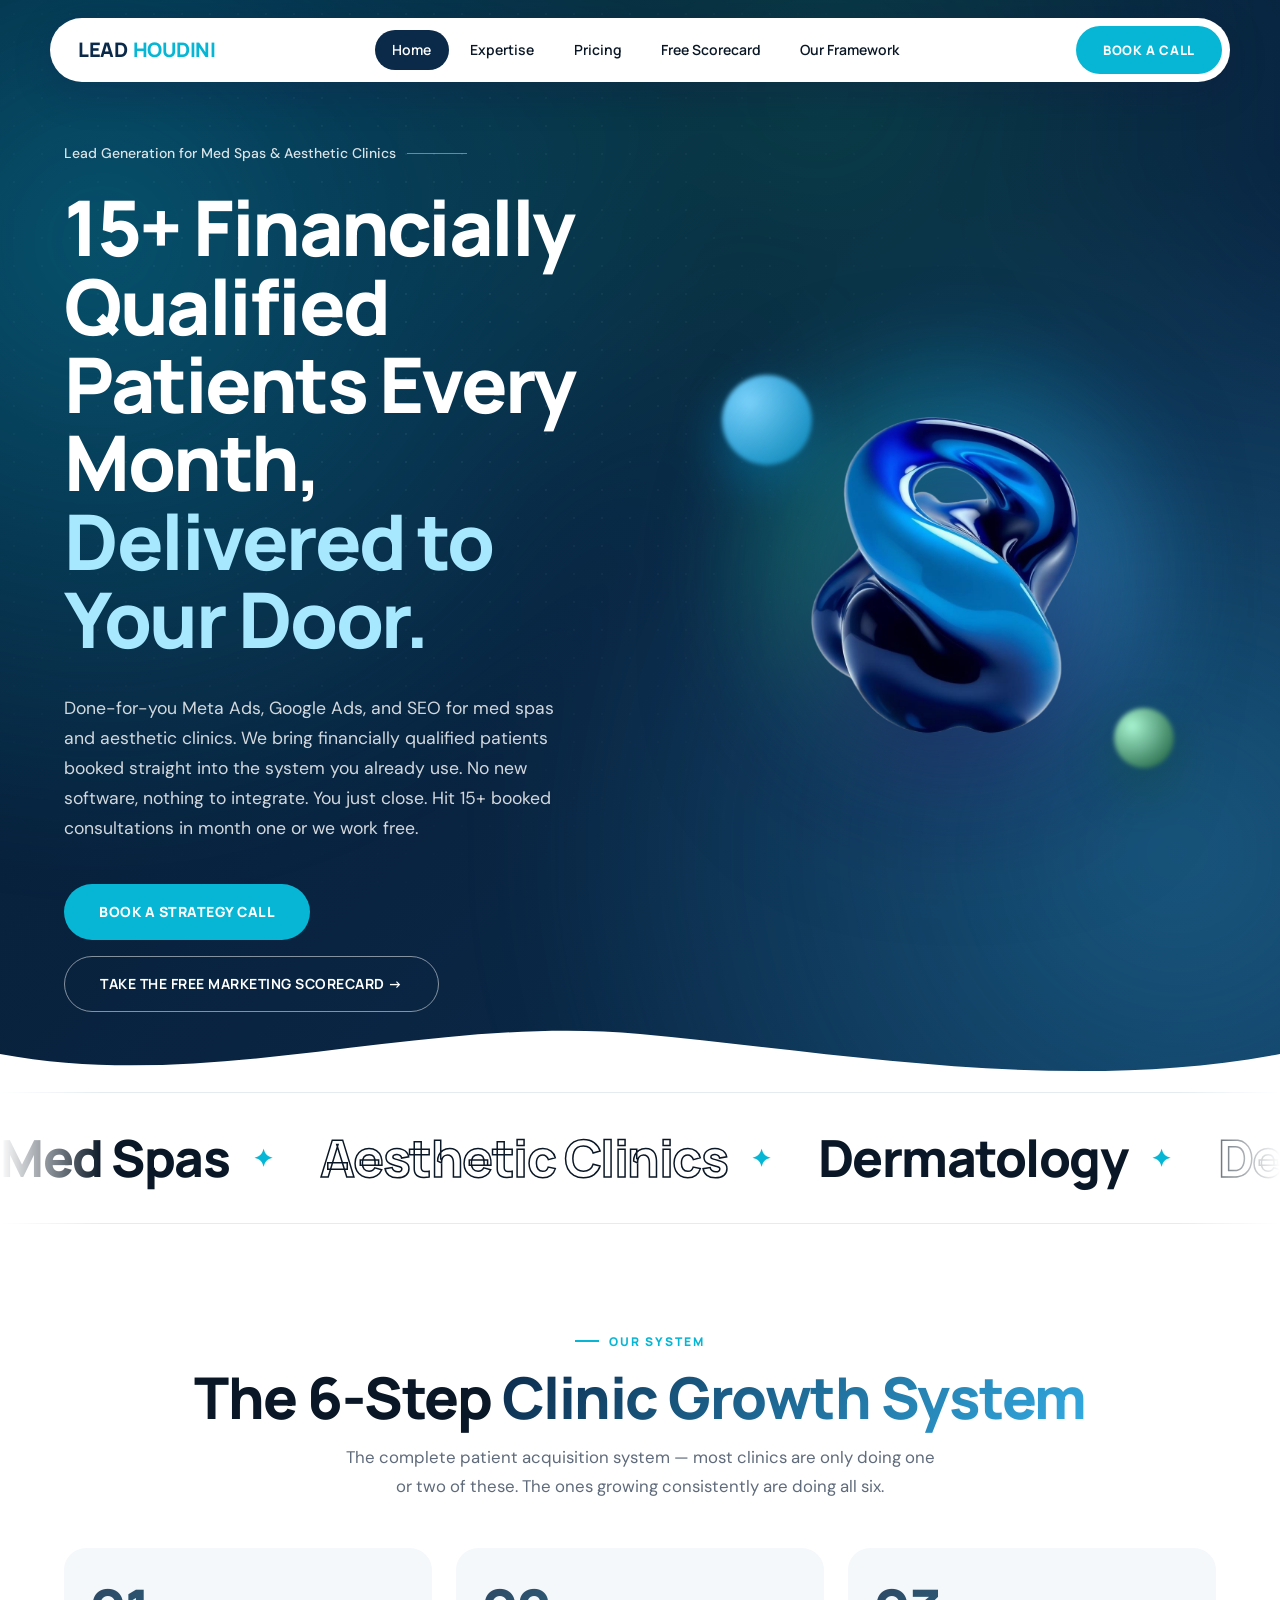
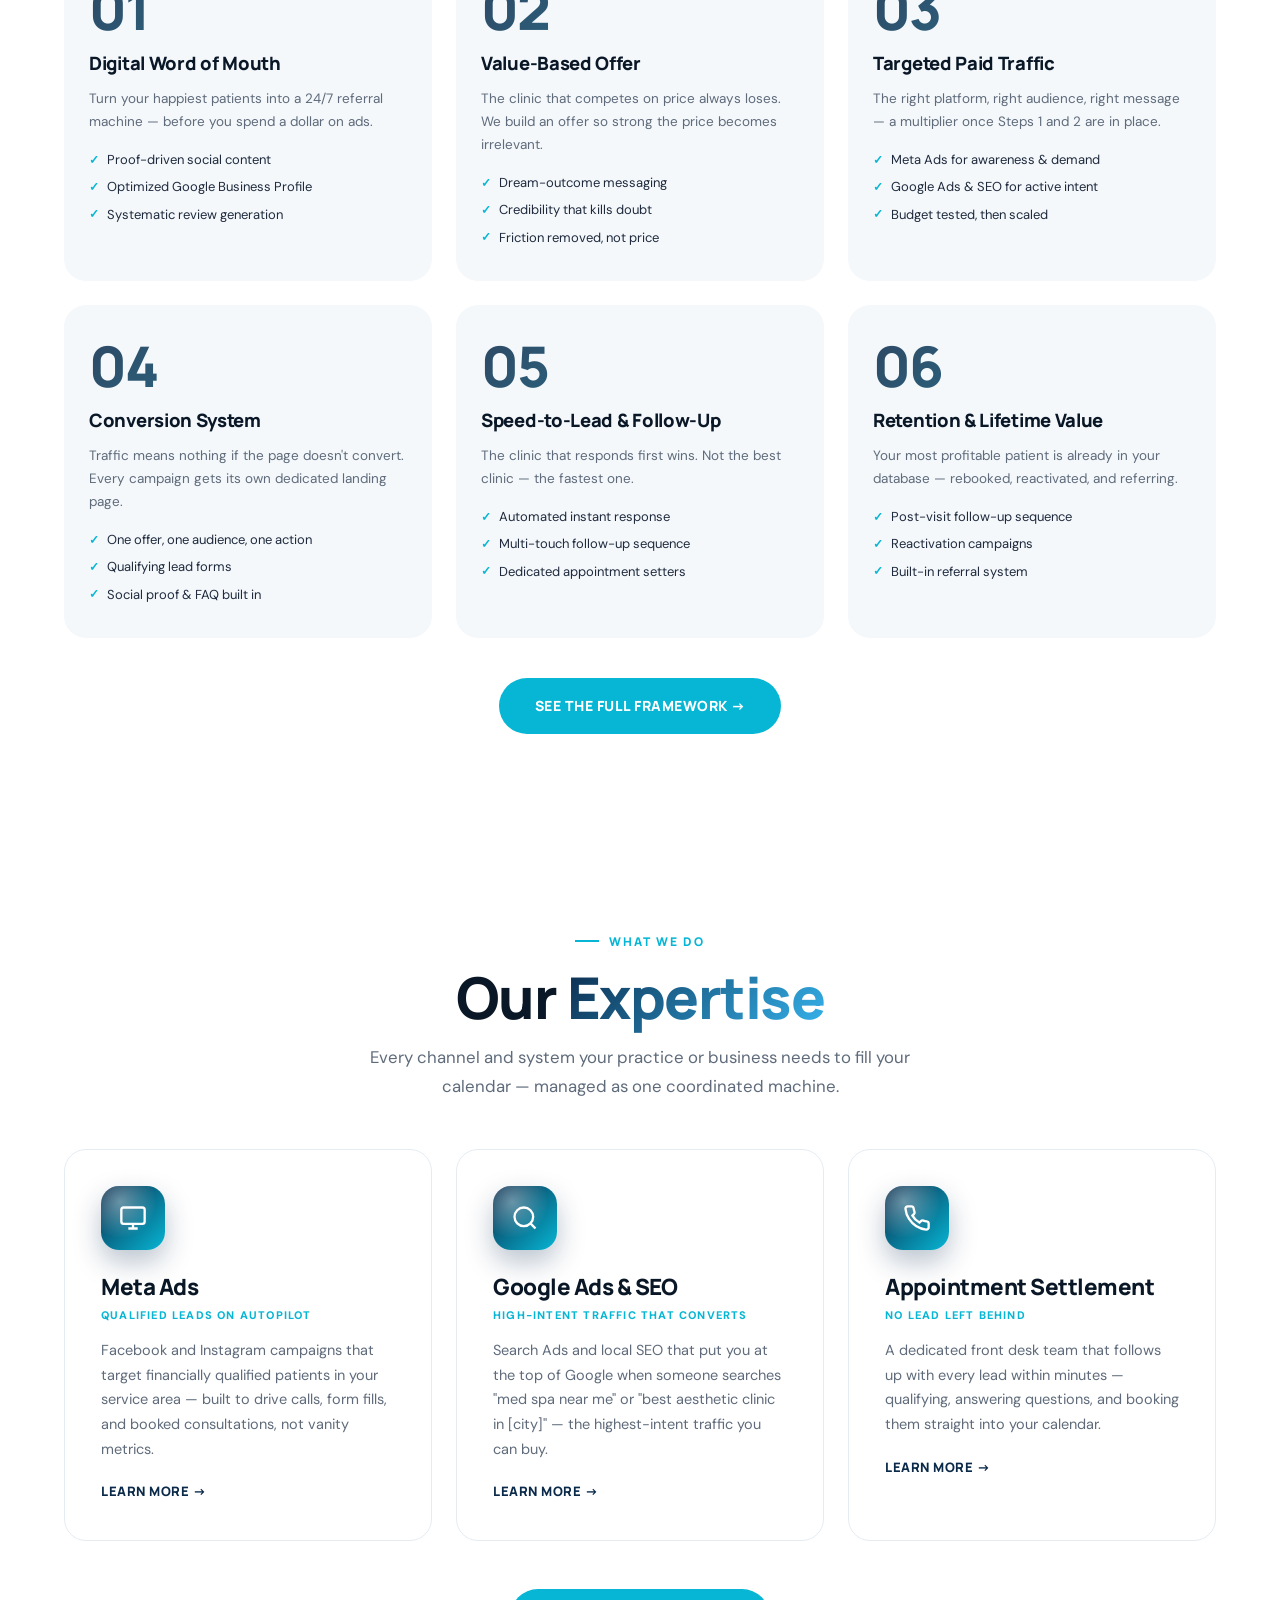
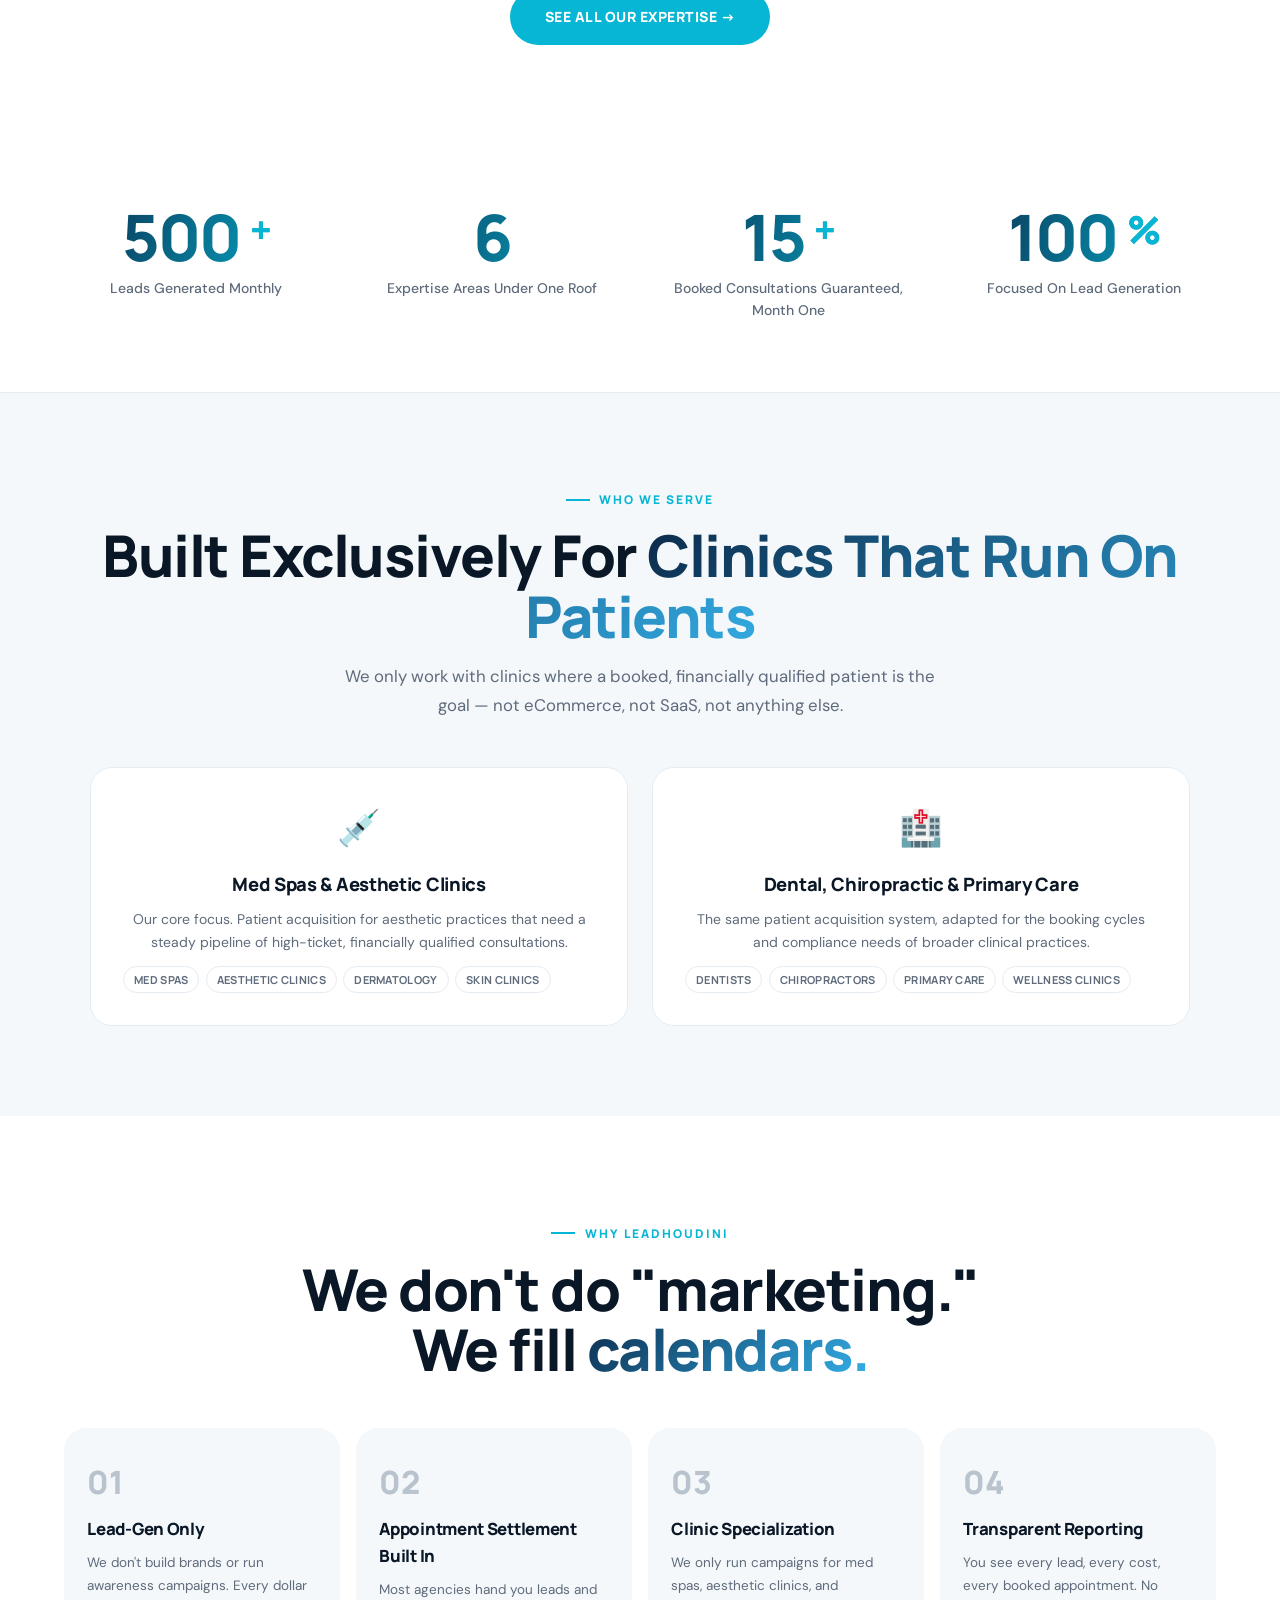
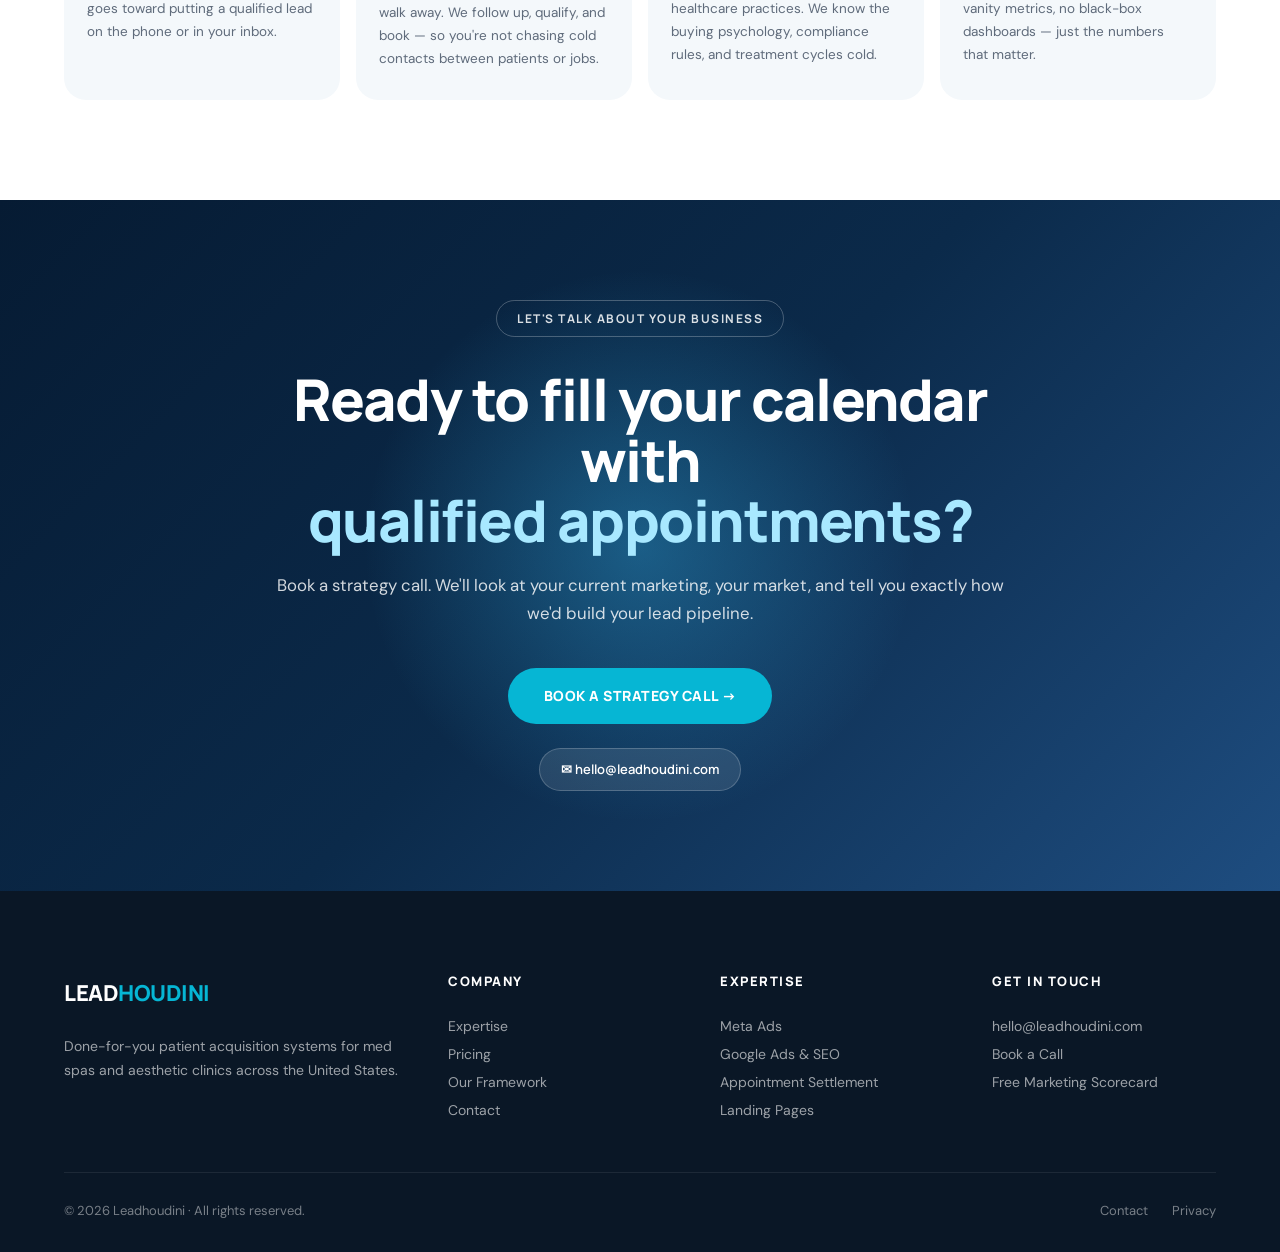
==== commit 7f7ff977: "Add files via upload" ====
--- a/index.html
+++ b/index.html
@@ -3,8 +3,8 @@
 <head>
 <meta charset="utf-8">
 <meta name="viewport" content="width=device-width,initial-scale=1">
-<title>Leadhoudini — Lead Generation for Clinics & Home Services</title>
-<meta name="description" content="Leadhoudini helps clinics and home service businesses generate qualified leads with Meta Ads, Google Ads, landing pages, and appointment settlement systems.">
+<title>Leadhoudini — Patient Acquisition for Med Spas & Aesthetic Clinics</title>
+<meta name="description" content="Leadhoudini gets med spas and aesthetic clinics 15+ financially qualified patients every month with done-for-you Meta Ads, Google Ads, and SEO — booked straight into the system you already use.">
 <link rel="preconnect" href="https://fonts.googleapis.com">
 <link rel="preconnect" href="https://fonts.gstatic.com" crossorigin>
 <link rel="stylesheet" href="https://fonts.googleapis.com/css2?family=Manrope:wght@400;500;600;700;800&family=DM+Sans:wght@300;400;500;600;700&display=swap">
@@ -20,7 +20,7 @@
       <li><a href="expertise.html">Expertise</a></li>
       <li><a href="pricing.html">Pricing</a></li>
       <li><a href="scorecard.html">Free Scorecard</a></li>
-      <li><a href="partners.html">Partners</a></li>
+      <li><a href="framework.html">Our Framework</a></li>
     </ul>
     <a href="contact.html" class="nav-cta">Book a Call</a>
     <button class="nav-hamburger" aria-label="Menu"><span></span><span></span><span></span></button>
@@ -31,7 +31,7 @@
   <a href="expertise.html">Expertise</a>
   <a href="pricing.html">Pricing</a>
   <a href="scorecard.html">Free Scorecard</a>
-  <a href="partners.html">Partners</a>
+  <a href="framework.html">Our Framework</a>
   <a href="contact.html" class="mob-cta">Book a Call</a>
 </div>
 
@@ -41,9 +41,9 @@
 <section class="hero">
   <div class="hero-inner">
     <div class="hero-copy">
-      <div class="hero-eyebrow fade-up">Lead Generation for Clinics & Home Service Businesses</div>
-      <h1 class="hero-title fade-up">Your Phone Should Be <span class="accent">Ringing Off The Hook.</span></h1>
-      <p class="hero-sub fade-up">Leadhoudini builds done-for-you lead generation systems for dentists, chiropractors, med spas, plumbers, electricians, and HVAC companies across the U.S. — qualified appointments, booked straight into your calendar.</p>
+      <div class="hero-eyebrow fade-up">Lead Generation for Med Spas & Aesthetic Clinics</div>
+      <h1 class="hero-title fade-up">15+ Financially Qualified Patients Every Month, <span class="accent">Delivered to Your Door.</span></h1>
+      <p class="hero-sub fade-up">Done-for-you Meta Ads, Google Ads, and SEO for med spas and aesthetic clinics. We bring financially qualified patients booked straight into the system you already use. No new software, nothing to integrate. You just close. Hit 15+ booked consultations in month one or we work free.</p>
       <div class="hero-actions fade-up">
         <a href="contact.html" class="btn-main">Book a Strategy Call</a>
         <a href="scorecard.html" class="btn-ghost">Take the Free Marketing Scorecard →</a>
@@ -62,72 +62,93 @@
 <!-- ═══ INDUSTRY MARQUEE ═══ -->
 <div class="marquee">
   <div class="marquee-inner">
-    <span class="marquee-item"><span>Dentists</span><span class="sep">✦</span></span>
-    <span class="marquee-item"><span class="outline">Chiropractors</span><span class="sep">✦</span></span>
     <span class="marquee-item"><span>Med Spas</span><span class="sep">✦</span></span>
+    <span class="marquee-item"><span class="outline">Aesthetic Clinics</span><span class="sep">✦</span></span>
+    <span class="marquee-item"><span>Dermatology</span><span class="sep">✦</span></span>
+    <span class="marquee-item"><span class="outline">Dentists</span><span class="sep">✦</span></span>
+    <span class="marquee-item"><span>Chiropractors</span><span class="sep">✦</span></span>
+    <span class="marquee-item"><span class="outline">Wellness Clinics</span><span class="sep">✦</span></span>
+    <span class="marquee-item"><span>Skin Clinics</span><span class="sep">✦</span></span>
     <span class="marquee-item"><span class="outline">Primary Care</span><span class="sep">✦</span></span>
-    <span class="marquee-item"><span>Plumbers</span><span class="sep">✦</span></span>
-    <span class="marquee-item"><span class="outline">Electricians</span><span class="sep">✦</span></span>
-    <span class="marquee-item"><span>HVAC</span><span class="sep">✦</span></span>
+    <!-- duplicate for seamless loop -->
+    <span class="marquee-item"><span>Med Spas</span><span class="sep">✦</span></span>
     <span class="marquee-item"><span class="outline">Aesthetic Clinics</span><span class="sep">✦</span></span>
-    <!-- duplicate for seamless loop -->
-    <span class="marquee-item"><span>Dentists</span><span class="sep">✦</span></span>
-    <span class="marquee-item"><span class="outline">Chiropractors</span><span class="sep">✦</span></span>
-    <span class="marquee-item"><span>Med Spas</span><span class="sep">✦</span></span>
-    <span class="marquee-item"><span class="outline">Primary Care</span><span class="sep">✦</span></span>
-    <span class="marquee-item"><span>Plumbers</span><span class="sep">✦</span></span>
-    <span class="marquee-item"><span class="outline">Electricians</span><span class="sep">✦</span></span>
+    <span class="marquee-item"><span>Dermatology</span><span class="sep">✦</span></span>
+    <span class="marquee-item"><span class="outline">Dentists</span><span class="sep">✦</span></span>
+    <span class="marquee-item"><span>Chiropractors</span><span class="sep">✦</span></span>
+    <span class="marquee-item"><span class="outline">Wellness Clinics</span><span class="sep">✦</span></span>
   </div>
 </div>
 
-<!-- ═══ 4-STEP GROWTH FRAMEWORK ═══ -->
+<!-- ═══ 6-STEP GROWTH FRAMEWORK ═══ -->
 <section class="framework-section">
   <div class="section-inner" style="text-align:center">
     <span class="section-tag fade-up">Our System</span>
-    <h2 class="section-title fade-up">The 4-Step <span class="accent">Growth Framework</span></h2>
-    <p class="section-sub fade-up" style="margin:0 auto 3rem">A done-for-you pipeline that turns strangers into booked appointments — and booked appointments into repeat customers.</p>
+    <h2 class="section-title fade-up">The 6-Step <span class="accent">Clinic Growth System</span></h2>
+    <p class="section-sub fade-up" style="margin:0 auto 3rem">The complete patient acquisition system — most clinics are only doing one or two of these. The ones growing consistently are doing all six.</p>
     <div class="fw-grid">
       <div class="fw-card fade-up">
         <div class="fw-num">01</div>
-        <div class="fw-title">Attract</div>
-        <div class="fw-desc">We put your business in front of people actively searching for your services — not tire-kickers, not looky-loos.</div>
-        <div class="fw-items">
-          <div class="fw-item">Meta Ads targeting high-intent locals</div>
-          <div class="fw-item">Google PPC capturing active searchers</div>
-          <div class="fw-item">Conversion-focused landing pages</div>
+        <div class="fw-title">Digital Word of Mouth</div>
+        <div class="fw-desc">Turn your happiest patients into a 24/7 referral machine — before you spend a dollar on ads.</div>
+        <div class="fw-items">
+          <div class="fw-item">Proof-driven social content</div>
+          <div class="fw-item">Optimized Google Business Profile</div>
+          <div class="fw-item">Systematic review generation</div>
         </div>
       </div>
       <div class="fw-card fade-up">
         <div class="fw-num">02</div>
-        <div class="fw-title">Capture</div>
-        <div class="fw-desc">Every lead hits a system designed to collect their information and qualify them before they ever reach your team.</div>
-        <div class="fw-items">
-          <div class="fw-item">High-converting landing pages</div>
-          <div class="fw-item">Lead forms optimized for mobile</div>
-          <div class="fw-item">Instant lead routing to your team</div>
+        <div class="fw-title">Value-Based Offer</div>
+        <div class="fw-desc">The clinic that competes on price always loses. We build an offer so strong the price becomes irrelevant.</div>
+        <div class="fw-items">
+          <div class="fw-item">Dream-outcome messaging</div>
+          <div class="fw-item">Credibility that kills doubt</div>
+          <div class="fw-item">Friction removed, not price</div>
         </div>
       </div>
       <div class="fw-card fade-up">
         <div class="fw-num">03</div>
-        <div class="fw-title">Convert</div>
-        <div class="fw-desc">Our appointment settlement team follows up with every lead — fast — so they book instead of bouncing to your competitor.</div>
-        <div class="fw-items">
-          <div class="fw-item">Speed-to-lead follow-up</div>
-          <div class="fw-item">Dedicated front desk support</div>
-          <div class="fw-item">Appointment booked into your calendar</div>
+        <div class="fw-title">Targeted Paid Traffic</div>
+        <div class="fw-desc">The right platform, right audience, right message — a multiplier once Steps 1 and 2 are in place.</div>
+        <div class="fw-items">
+          <div class="fw-item">Meta Ads for awareness & demand</div>
+          <div class="fw-item">Google Ads & SEO for active intent</div>
+          <div class="fw-item">Budget tested, then scaled</div>
         </div>
       </div>
       <div class="fw-card fade-up">
         <div class="fw-num">04</div>
-        <div class="fw-title">Scale</div>
-        <div class="fw-desc">Once the system is working, we scale it — more volume, better margins, and data-backed decisions every month.</div>
-        <div class="fw-items">
-          <div class="fw-item">Monthly performance optimization</div>
-          <div class="fw-item">Budget reallocation to top performers</div>
-          <div class="fw-item">Creative refresh to prevent ad fatigue</div>
-        </div>
-      </div>
-    </div>
+        <div class="fw-title">Conversion System</div>
+        <div class="fw-desc">Traffic means nothing if the page doesn't convert. Every campaign gets its own dedicated landing page.</div>
+        <div class="fw-items">
+          <div class="fw-item">One offer, one audience, one action</div>
+          <div class="fw-item">Qualifying lead forms</div>
+          <div class="fw-item">Social proof & FAQ built in</div>
+        </div>
+      </div>
+      <div class="fw-card fade-up">
+        <div class="fw-num">05</div>
+        <div class="fw-title">Speed-to-Lead & Follow-Up</div>
+        <div class="fw-desc">The clinic that responds first wins. Not the best clinic — the fastest one.</div>
+        <div class="fw-items">
+          <div class="fw-item">Automated instant response</div>
+          <div class="fw-item">Multi-touch follow-up sequence</div>
+          <div class="fw-item">Dedicated appointment setters</div>
+        </div>
+      </div>
+      <div class="fw-card fade-up">
+        <div class="fw-num">06</div>
+        <div class="fw-title">Retention & Lifetime Value</div>
+        <div class="fw-desc">Your most profitable patient is already in your database — rebooked, reactivated, and referring.</div>
+        <div class="fw-items">
+          <div class="fw-item">Post-visit follow-up sequence</div>
+          <div class="fw-item">Reactivation campaigns</div>
+          <div class="fw-item">Built-in referral system</div>
+        </div>
+      </div>
+    </div>
+    <div class="section-cta-link" style="margin-top:2.5rem"><a href="framework.html" class="btn-main fade-up">See the Full Framework →</a></div>
   </div>
 </section>
 
@@ -144,14 +165,14 @@
         <div class="svc-icon"><svg viewBox="0 0 24 24" fill="none" stroke="currentColor" stroke-width="2"><rect x="2" y="3" width="20" height="14" rx="2"/><path d="M8 21h8M12 17v4"/></svg></div>
         <div class="svc-title">Meta Ads</div>
         <div class="svc-outcome">Qualified Leads On Autopilot</div>
-        <div class="svc-desc">Facebook and Instagram campaigns that target homeowners and patients in your service area — built to drive calls, form fills, and booked appointments, not vanity metrics.</div>
+        <div class="svc-desc">Facebook and Instagram campaigns that target financially qualified patients in your service area — built to drive calls, form fills, and booked consultations, not vanity metrics.</div>
         <a href="expertise.html" class="svc-visit">Learn More →</a>
       </div>
       <div class="svc-card fade-up">
         <div class="svc-icon"><svg viewBox="0 0 24 24" fill="none" stroke="currentColor" stroke-width="2"><circle cx="11" cy="11" r="8"/><path d="m21 21-4.35-4.35"/></svg></div>
-        <div class="svc-title">PPC / Google Ads</div>
+        <div class="svc-title">Google Ads & SEO</div>
         <div class="svc-outcome">High-Intent Traffic That Converts</div>
-        <div class="svc-desc">Search and Local Service Ads that put you at the top of Google when someone searches "dentist near me" or "emergency plumber" — the highest-intent traffic you can buy.</div>
+        <div class="svc-desc">Search Ads and local SEO that put you at the top of Google when someone searches "med spa near me" or "best aesthetic clinic in [city]" — the highest-intent traffic you can buy.</div>
         <a href="expertise.html" class="svc-visit">Learn More →</a>
       </div>
       <div class="svc-card fade-up">
@@ -178,8 +199,8 @@
       <div class="stat-label">Expertise Areas Under One Roof</div>
     </div>
     <div class="stat-item fade-up">
-      <div class="stat-num">2</div>
-      <div class="stat-label">Industries: Clinics & Home Services</div>
+      <div class="stat-num">15<span class="plus">+</span></div>
+      <div class="stat-label">Booked Consultations Guaranteed, Month One</div>
     </div>
     <div class="stat-item fade-up">
       <div class="stat-num">100<span class="plus">%</span></div>
@@ -192,20 +213,20 @@
 <section class="section" style="background:var(--bg-soft)">
   <div class="section-inner" style="text-align:center">
     <span class="section-tag fade-up">Who We Serve</span>
-    <h2 class="section-title fade-up">Built For Businesses That <span class="accent">Run On Appointments</span></h2>
-    <p class="section-sub fade-up" style="margin:0 auto 3rem">We only work with service businesses where a booked appointment is the goal — not eCommerce, not SaaS, not anything else.</p>
+    <h2 class="section-title fade-up">Built Exclusively For <span class="accent">Clinics That Run On Patients</span></h2>
+    <p class="section-sub fade-up" style="margin:0 auto 3rem">We only work with clinics where a booked, financially qualified patient is the goal — not eCommerce, not SaaS, not anything else.</p>
     <div class="ind-grid">
       <div class="ind-card fade-up">
+        <div class="ind-icon">💉</div>
+        <div class="ind-title">Med Spas & Aesthetic Clinics</div>
+        <div class="ind-desc">Our core focus. Patient acquisition for aesthetic practices that need a steady pipeline of high-ticket, financially qualified consultations.</div>
+        <div class="ind-subs"><span class="ind-sub">Med Spas</span><span class="ind-sub">Aesthetic Clinics</span><span class="ind-sub">Dermatology</span><span class="ind-sub">Skin Clinics</span></div>
+      </div>
+      <div class="ind-card fade-up">
         <div class="ind-icon">🏥</div>
-        <div class="ind-title">Clinics & Healthcare</div>
-        <div class="ind-desc">Patient acquisition for practices that need a steady pipeline of new appointments — not seasonal surges followed by crickets.</div>
-        <div class="ind-subs"><span class="ind-sub">Dentists</span><span class="ind-sub">Chiropractors</span><span class="ind-sub">Aesthetic / Med Spas</span><span class="ind-sub">Primary Care</span></div>
-      </div>
-      <div class="ind-card fade-up">
-        <div class="ind-icon">🏠</div>
-        <div class="ind-title">Home Services</div>
-        <div class="ind-desc">Lead generation for trades that live and die by the phone — local targeting, emergency intent, and service-area precision.</div>
-        <div class="ind-subs"><span class="ind-sub">Plumbing</span><span class="ind-sub">Electricians</span><span class="ind-sub">HVAC</span></div>
+        <div class="ind-title">Dental, Chiropractic & Primary Care</div>
+        <div class="ind-desc">The same patient acquisition system, adapted for the booking cycles and compliance needs of broader clinical practices.</div>
+        <div class="ind-subs"><span class="ind-sub">Dentists</span><span class="ind-sub">Chiropractors</span><span class="ind-sub">Primary Care</span><span class="ind-sub">Wellness Clinics</span></div>
       </div>
     </div>
   </div>
@@ -229,8 +250,8 @@
       </div>
       <div class="why-card fade-up">
         <div class="why-num">03</div>
-        <div class="why-title">Industry Specialization</div>
-        <div class="why-desc">Clinics and home services have different buying cycles, compliance rules, and urgency levels. We know the playbook for both.</div>
+        <div class="why-title">Clinic Specialization</div>
+        <div class="why-desc">We only run campaigns for med spas, aesthetic clinics, and healthcare practices. We know the buying psychology, compliance rules, and treatment cycles cold.</div>
       </div>
       <div class="why-card fade-up">
         <div class="why-num">04</div>
@@ -260,17 +281,17 @@
   <div class="footer-inner">
     <div class="footer-col footer-brand">
       <a href="index.html" class="nav-logo">LEAD<span class="logo-accent">HOUDINI</span></a>
-      <p>Lead generation systems for clinics and home service businesses across the United States.</p>
+      <p>Done-for-you patient acquisition systems for med spas and aesthetic clinics across the United States.</p>
     </div>
     <div class="footer-col"><h4>Company</h4>
       <a href="expertise.html">Expertise</a>
       <a href="pricing.html">Pricing</a>
-      <a href="partners.html">Partners</a>
+      <a href="framework.html">Our Framework</a>
       <a href="contact.html">Contact</a>
     </div>
     <div class="footer-col"><h4>Expertise</h4>
       <a href="expertise.html">Meta Ads</a>
-      <a href="expertise.html">PPC / Google Ads</a>
+      <a href="expertise.html">Google Ads & SEO</a>
       <a href="expertise.html">Appointment Settlement</a>
       <a href="expertise.html">Landing Pages</a>
     </div>
--- a/styles.css
+++ b/styles.css
@@ -135,7 +135,7 @@
 
 /* ===== FRAMEWORK / STEPS ===== */
 .framework-section{padding:100px 5%;background:#fff}
-.fw-grid{display:grid;grid-template-columns:repeat(4,1fr);gap:1.5rem;margin-top:3rem}
+.fw-grid{display:grid;grid-template-columns:repeat(3,1fr);gap:1.5rem;margin-top:3rem}
 .fw-card{background:var(--bg-soft);border:1px solid transparent;border-radius:var(--radius-lg);padding:2rem 1.5rem;text-align:left;transition:all .35s;position:relative;overflow:hidden;transform-style:preserve-3d}
 .fw-card:hover{background:#fff;border-color:var(--line);transform:translateY(-6px) rotateX(3deg) scale(1.015);box-shadow:0 26px 50px -18px rgba(6,40,80,.30)}
 .fw-num{font-family:var(--font-head);font-size:3.5rem;font-weight:800;background:linear-gradient(135deg,var(--purple),var(--orange));-webkit-background-clip:text;background-clip:text;-webkit-text-fill-color:transparent;line-height:1;margin-bottom:.75rem;letter-spacing:-2px;opacity:.85;background-size:200% 100%;animation:shimmer 7s linear infinite}
@@ -191,7 +191,9 @@
 .price-card{background:#fff;border:1px solid var(--line);border-radius:var(--radius-lg);padding:2.5rem 2rem;transition:all .35s;position:relative;overflow:hidden;transform-style:preserve-3d}
 .price-card:hover{transform:translateY(-6px);box-shadow:0 24px 60px rgba(20,10,60,.10);border-color:transparent}
 .price-card.featured{border-color:var(--orange);box-shadow:0 0 0 2px var(--orange)}
-.price-card.featured::after{content:'Most Popular';position:absolute;top:16px;right:-32px;background:var(--orange);color:#fff;font-size:10px;font-weight:800;padding:4px 40px;transform:rotate(45deg);font-family:var(--font-head);letter-spacing:1px;text-transform:uppercase}
+.price-card.featured::after{content:'Best Value';position:absolute;top:16px;right:-32px;background:var(--orange);color:#fff;font-size:10px;font-weight:800;padding:4px 40px;transform:rotate(45deg);font-family:var(--font-head);letter-spacing:1px;text-transform:uppercase}
+.price-card.featured .price-features{display:grid;grid-template-columns:repeat(2,1fr);gap:.5rem 1.5rem}
+@media(max-width:660px){.price-card.featured .price-features{grid-template-columns:1fr}}
 .price-label{font-family:var(--font-head);font-size:12px;font-weight:800;letter-spacing:1.5px;text-transform:uppercase;color:var(--orange);margin-bottom:.75rem}
 .price-name{font-family:var(--font-head);font-size:1.4rem;font-weight:800;color:var(--ink);margin-bottom:.5rem;letter-spacing:-.5px}
 .price-amount{font-family:var(--font-head);font-size:2.8rem;font-weight:800;color:var(--ink);margin-bottom:.25rem;letter-spacing:-2px;line-height:1}
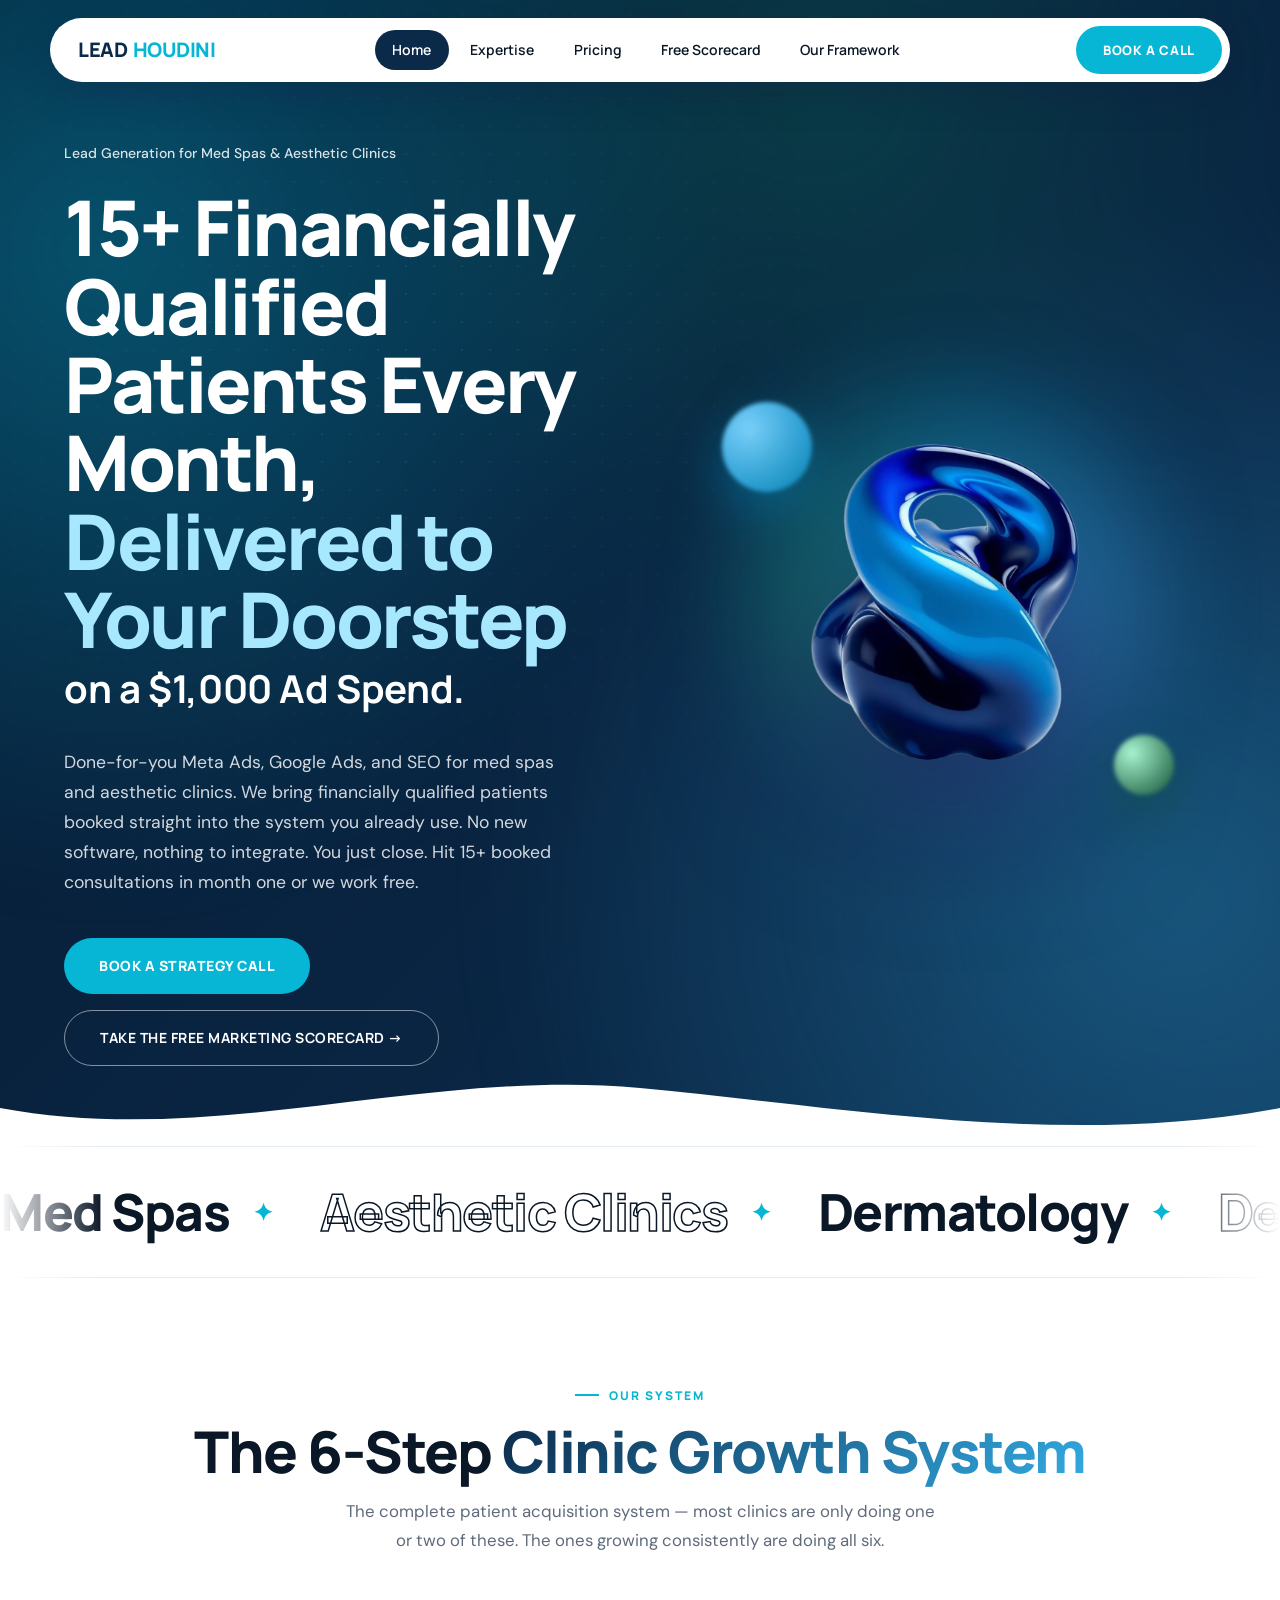
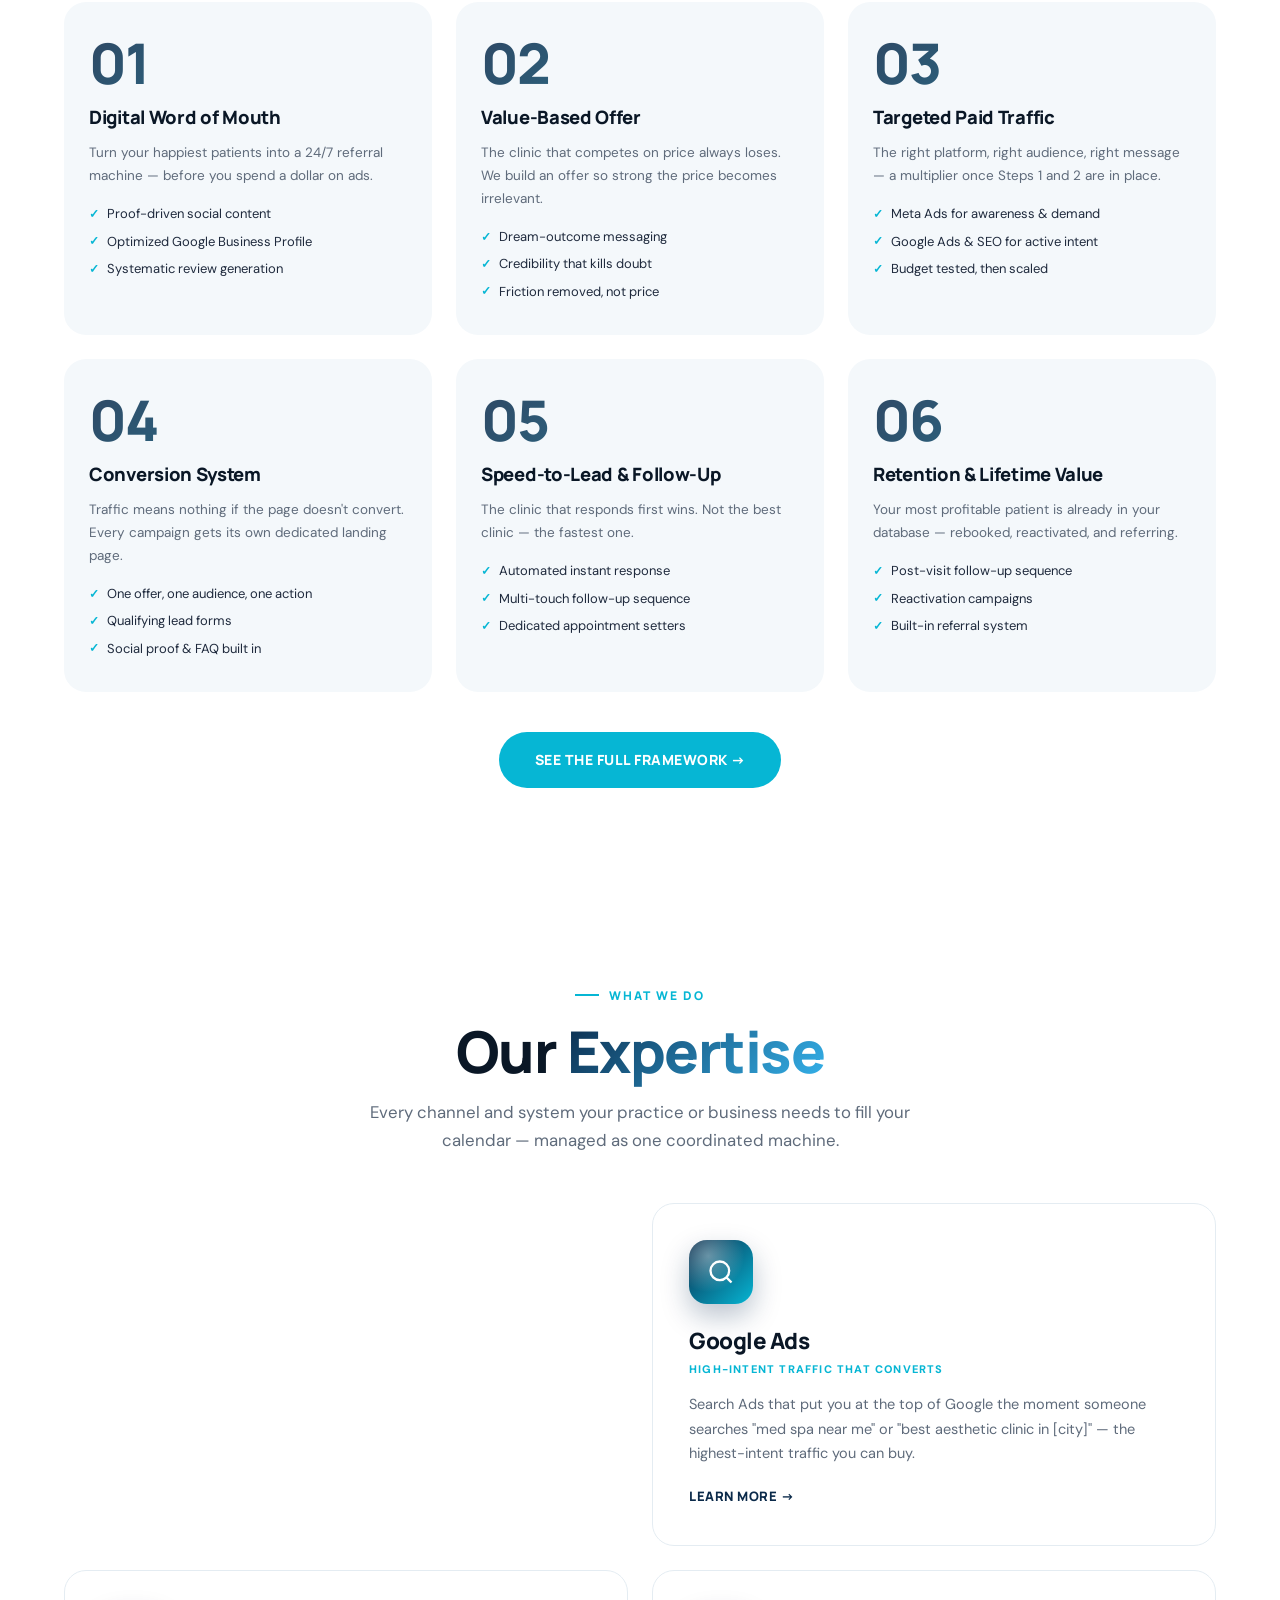
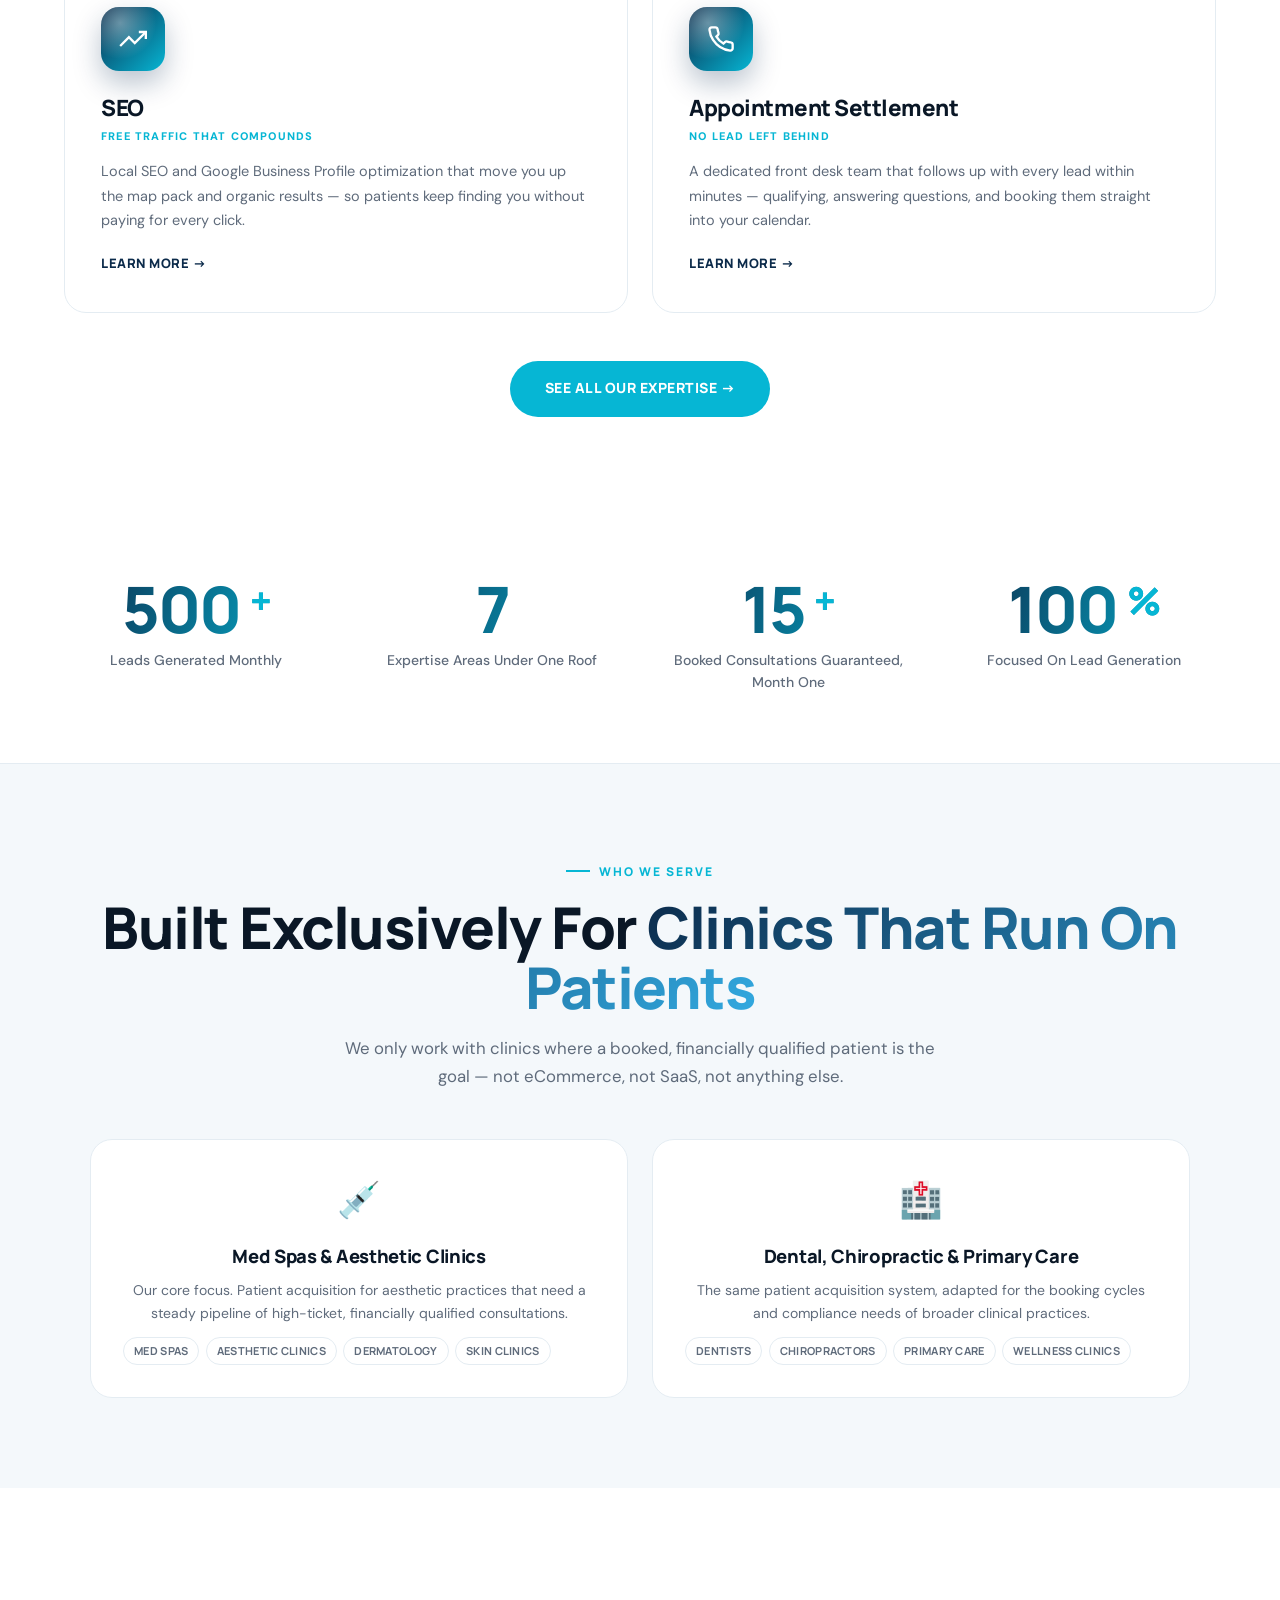
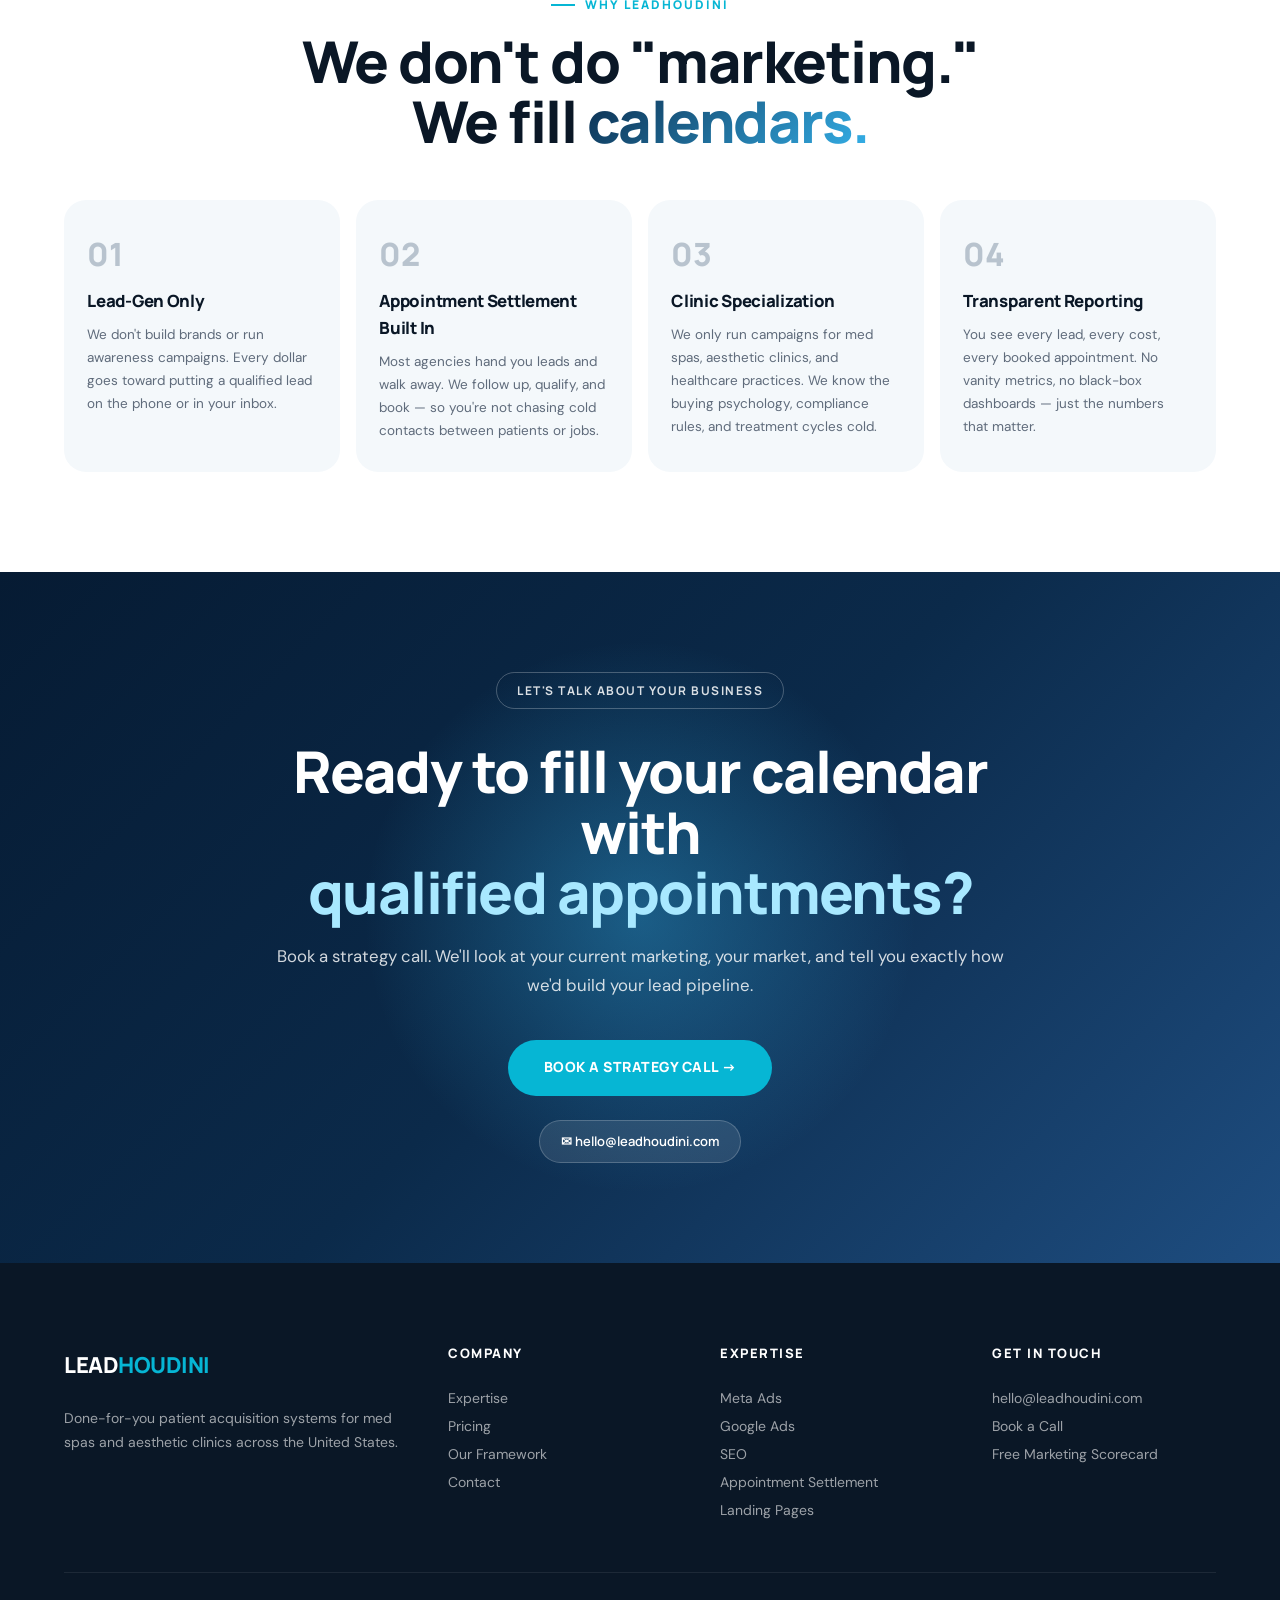
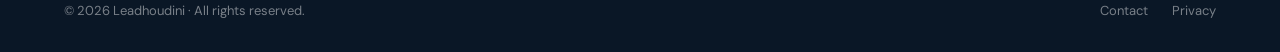
==== commit 5f252d54: "Add $1,000 ad spend headline, split Google Ads and SEO ($800/mo retainer), wire forms to Google Shee" ====
--- a/index.html
+++ b/index.html
@@ -4,7 +4,7 @@
 <meta charset="utf-8">
 <meta name="viewport" content="width=device-width,initial-scale=1">
 <title>Leadhoudini — Patient Acquisition for Med Spas & Aesthetic Clinics</title>
-<meta name="description" content="Leadhoudini gets med spas and aesthetic clinics 15+ financially qualified patients every month with done-for-you Meta Ads, Google Ads, and SEO — booked straight into the system you already use.">
+<meta name="description" content="Leadhoudini gets med spas and aesthetic clinics 15+ financially qualified patients every month, delivered to your doorstep on a $1,000 ad spend, with done-for-you Meta Ads, Google Ads, and SEO — booked straight into the system you already use.">
 <link rel="preconnect" href="https://fonts.googleapis.com">
 <link rel="preconnect" href="https://fonts.gstatic.com" crossorigin>
 <link rel="stylesheet" href="https://fonts.googleapis.com/css2?family=Manrope:wght@400;500;600;700;800&family=DM+Sans:wght@300;400;500;600;700&display=swap">
@@ -42,7 +42,7 @@
   <div class="hero-inner">
     <div class="hero-copy">
       <div class="hero-eyebrow fade-up">Lead Generation for Med Spas & Aesthetic Clinics</div>
-      <h1 class="hero-title fade-up">15+ Financially Qualified Patients Every Month, <span class="accent">Delivered to Your Door.</span></h1>
+      <h1 class="hero-title fade-up">15+ Financially Qualified Patients Every Month, <span class="accent">Delivered to Your Doorstep</span><span class="hero-title-sub">on a $1,000 Ad Spend.</span></h1>
       <p class="hero-sub fade-up">Done-for-you Meta Ads, Google Ads, and SEO for med spas and aesthetic clinics. We bring financially qualified patients booked straight into the system you already use. No new software, nothing to integrate. You just close. Hit 15+ booked consultations in month one or we work free.</p>
       <div class="hero-actions fade-up">
         <a href="contact.html" class="btn-main">Book a Strategy Call</a>
@@ -170,9 +170,16 @@
       </div>
       <div class="svc-card fade-up">
         <div class="svc-icon"><svg viewBox="0 0 24 24" fill="none" stroke="currentColor" stroke-width="2"><circle cx="11" cy="11" r="8"/><path d="m21 21-4.35-4.35"/></svg></div>
-        <div class="svc-title">Google Ads & SEO</div>
+        <div class="svc-title">Google Ads</div>
         <div class="svc-outcome">High-Intent Traffic That Converts</div>
-        <div class="svc-desc">Search Ads and local SEO that put you at the top of Google when someone searches "med spa near me" or "best aesthetic clinic in [city]" — the highest-intent traffic you can buy.</div>
+        <div class="svc-desc">Search Ads that put you at the top of Google the moment someone searches "med spa near me" or "best aesthetic clinic in [city]" — the highest-intent traffic you can buy.</div>
+        <a href="expertise.html" class="svc-visit">Learn More →</a>
+      </div>
+      <div class="svc-card fade-up">
+        <div class="svc-icon"><svg viewBox="0 0 24 24" fill="none" stroke="currentColor" stroke-width="2"><polyline points="23 6 13.5 15.5 8.5 10.5 1 18"/><polyline points="17 6 23 6 23 12"/></svg></div>
+        <div class="svc-title">SEO</div>
+        <div class="svc-outcome">Free Traffic That Compounds</div>
+        <div class="svc-desc">Local SEO and Google Business Profile optimization that move you up the map pack and organic results — so patients keep finding you without paying for every click.</div>
         <a href="expertise.html" class="svc-visit">Learn More →</a>
       </div>
       <div class="svc-card fade-up">
@@ -195,7 +202,7 @@
       <div class="stat-label">Leads Generated Monthly</div>
     </div>
     <div class="stat-item fade-up">
-      <div class="stat-num">6</div>
+      <div class="stat-num">7</div>
       <div class="stat-label">Expertise Areas Under One Roof</div>
     </div>
     <div class="stat-item fade-up">
@@ -291,7 +298,7 @@
     </div>
     <div class="footer-col"><h4>Expertise</h4>
       <a href="expertise.html">Meta Ads</a>
-      <a href="expertise.html">Google Ads & SEO</a>
+      <a href="expertise.html">Google Ads</a><a href="expertise.html">SEO</a>
       <a href="expertise.html">Appointment Settlement</a>
       <a href="expertise.html">Landing Pages</a>
     </div>
--- a/styles.css
+++ b/styles.css
@@ -24,7 +24,12 @@
   --radius-pill:999px;
 }
 html{scroll-behavior:smooth}
-body{font-family:var(--font-body);background:var(--bg);color:var(--ink);font-size:16px;line-height:1.6;overflow-x:hidden}
+body{font-family:var(--font-body);background:var(--bg);color:var(--ink);font-size:16px;line-height:1.6;overflow-x:hidden;-webkit-tap-highlight-color:transparent}
+
+/* Prevent accidental text-selection / long-press callout when tapping around the page.
+   Form fields are explicitly re-enabled so people can still select/edit what they type. */
+body,h1,h2,h3,h4,h5,h6,p,a,button,li,span,div,label{-webkit-user-select:none;-moz-user-select:none;user-select:none;-webkit-touch-callout:none}
+input,textarea,select,option{-webkit-user-select:text;-moz-user-select:text;user-select:text;-webkit-touch-callout:default}
 ::-webkit-scrollbar{width:6px}::-webkit-scrollbar-track{background:#f4f4f6}::-webkit-scrollbar-thumb{background:linear-gradient(180deg,var(--orange),var(--purple));border-radius:3px}
 
 /* ===== NAV ===== */
@@ -39,7 +44,7 @@
 .nav-links a.active{background:var(--purple);color:#fff}
 .nav-cta{background:var(--orange);color:#fff;padding:.85rem 1.7rem;border-radius:var(--radius-pill);font-size:13px;font-weight:800;text-decoration:none;font-family:var(--font-head);letter-spacing:.6px;text-transform:uppercase;transition:all .25s;white-space:nowrap}
 .nav-cta:hover{background:var(--orange-deep);transform:translateY(-1px);box-shadow:0 8px 24px rgba(6,182,212,.35)}
-.nav-hamburger{display:none;flex-direction:column;gap:5px;cursor:pointer;padding:8px;background:var(--purple);border-radius:50%;border:none;width:42px;height:42px;align-items:center;justify-content:center}
+.nav-hamburger{display:none;flex-direction:column;gap:5px;cursor:pointer;padding:8px;background:var(--purple);border-radius:50%;border:none;width:44px;height:44px;align-items:center;justify-content:center}
 .nav-hamburger span{display:block;width:18px;height:2px;background:#fff;border-radius:2px}
 .mobile-menu{display:none;position:fixed;top:80px;left:20px;right:20px;background:#fff;border-radius:var(--radius-lg);padding:1.25rem;z-index:199;flex-direction:column;gap:.25rem;box-shadow:0 20px 60px rgba(20,10,60,.25)}
 .mobile-menu.open{display:flex}
@@ -75,7 +80,6 @@
 @keyframes orbDrift{0%,100%{transform:translate(0,0) scale(1)}33%{transform:translate(4%,-3%) scale(1.08)}66%{transform:translate(-3%,4%) scale(.95)}}
 .hero-inner{max-width:1240px;margin:0 auto;position:relative;z-index:2;width:100%;display:grid;grid-template-columns:1.1fr 1fr;gap:3rem;align-items:center;perspective:1400px}
 .hero-eyebrow{display:inline-flex;align-items:center;gap:.7rem;font-size:14px;color:rgba(255,255,255,.85);margin-bottom:1.5rem;font-weight:500}
-.hero-eyebrow::after{content:'';width:60px;height:1px;background:rgba(255,255,255,.4);display:inline-block}
 h1.hero-title{font-family:var(--font-head);font-size:clamp(2.8rem,6vw,5.4rem);font-weight:800;line-height:1.02;letter-spacing:-2.5px;margin-bottom:2.25rem;color:#fff}
 .hero-title .accent{color:#A8E8FF}
 .hero-sub{font-size:1.1rem;color:rgba(255,255,255,.82);max-width:520px;margin-bottom:2.5rem;line-height:1.7;font-weight:400}
@@ -145,6 +149,13 @@
 .fw-item{font-size:13px;color:var(--ink2);display:flex;align-items:center;gap:.5rem}
 .fw-item::before{content:'✓';color:var(--orange);font-weight:800;font-size:12px;flex-shrink:0}
 
+/* Long-form detail cards (framework.html) — keep a subtle hover, drop the 3D tilt meant for small preview tiles */
+.fw-card-detail:hover{transform:none;box-shadow:0 10px 34px -16px rgba(6,40,80,.18)}
+.step-sub{margin:1.5rem 0}
+.step-sub h4{font-family:var(--font-head);font-size:1.02rem;font-weight:800;color:var(--ink);letter-spacing:-.2px;margin-bottom:.5rem}
+.step-sub p{font-size:14px;color:var(--muted);line-height:1.75;margin-bottom:.75rem}
+.step-example{background:var(--bg-soft);border-left:3px solid var(--orange);border-radius:0 12px 12px 0;padding:1rem 1.25rem;font-size:13.5px;color:var(--ink2);line-height:1.75}
+
 /* ===== WHY US ===== */
 .why-section{padding:100px 5%;background:#fff}
 .why-grid{display:grid;grid-template-columns:repeat(4,1fr);gap:1rem;margin-top:3rem}
@@ -288,6 +299,18 @@
 .char-count.warn{color:#e6a817}
 .char-count.over{color:#e53e3e;font-weight:700}
 
+/* Contact page two-column layout — stacks on tablets/phones */
+.contact-layout{display:grid;grid-template-columns:1fr 1fr;gap:3rem;max-width:1100px;align-items:start}
+.contact-layout>*{min-width:0}
+@media(max-width:860px){
+  .contact-layout{grid-template-columns:1fr;gap:2rem}
+  .contact-form{padding:1.5rem}
+  .field-wrap input,.field-wrap select,.field-wrap textarea{font-size:16px}
+}
+/* Safety net: nothing should ever be able to widen the page on mobile */
+html{overflow-x:hidden;max-width:100%}
+img,video{max-width:100%;height:auto}
+
 /* Contact form layout */
 .contact-form{display:grid;gap:1.25rem;background:#fff;border:1px solid var(--line);border-radius:var(--radius-lg);padding:2.25rem}
 
@@ -331,4 +354,16 @@
 }
 @media(max-width:500px){.partners-grid{grid-template-columns:1fr}.stats-grid{grid-template-columns:1fr 1fr}}
 
+
+.hero-title-sub{display:block;margin-top:.5rem;font-size:.5em;line-height:1.2;font-weight:700;color:#fff;letter-spacing:-.01em}
+/* 4 expertise cards on the home page: 2x2 instead of 3+1 */
+.svc-grid-home{grid-template-columns:repeat(2,1fr)}
+@media(max-width:640px){.svc-grid-home{grid-template-columns:1fr}}
+
+/* Last card in an odd grid spans the full row so there is no orphan */
+.svc-card.wide,.price-card.wide{grid-column:1 / -1}
+@media(min-width:901px){
+  .svc-card.wide .svc-features,.price-card.wide .price-features{display:grid;grid-template-columns:repeat(2,1fr);gap:.4rem 2rem}
+}
+
 @media(prefers-reduced-motion:reduce){*,*::before,*::after{animation-duration:.001ms!important;animation-iteration-count:1!important;transition-duration:.001ms!important}}
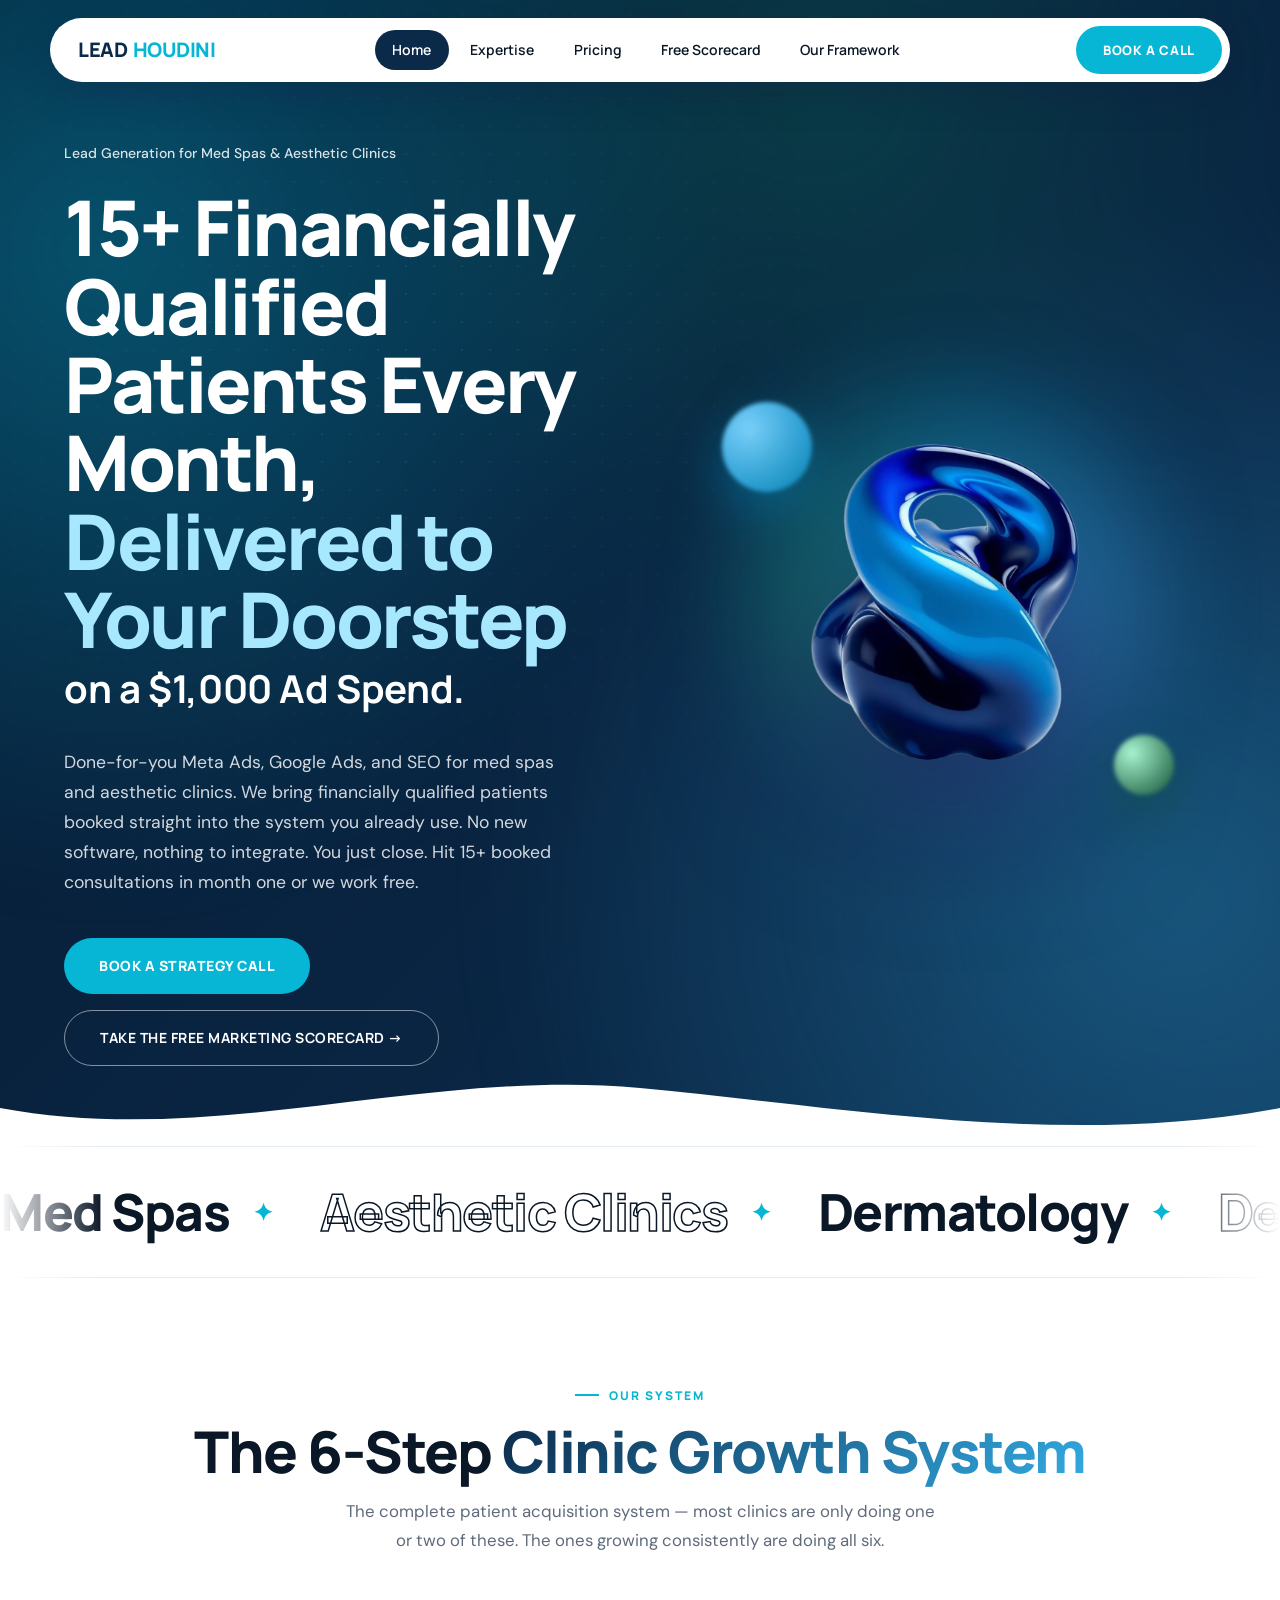
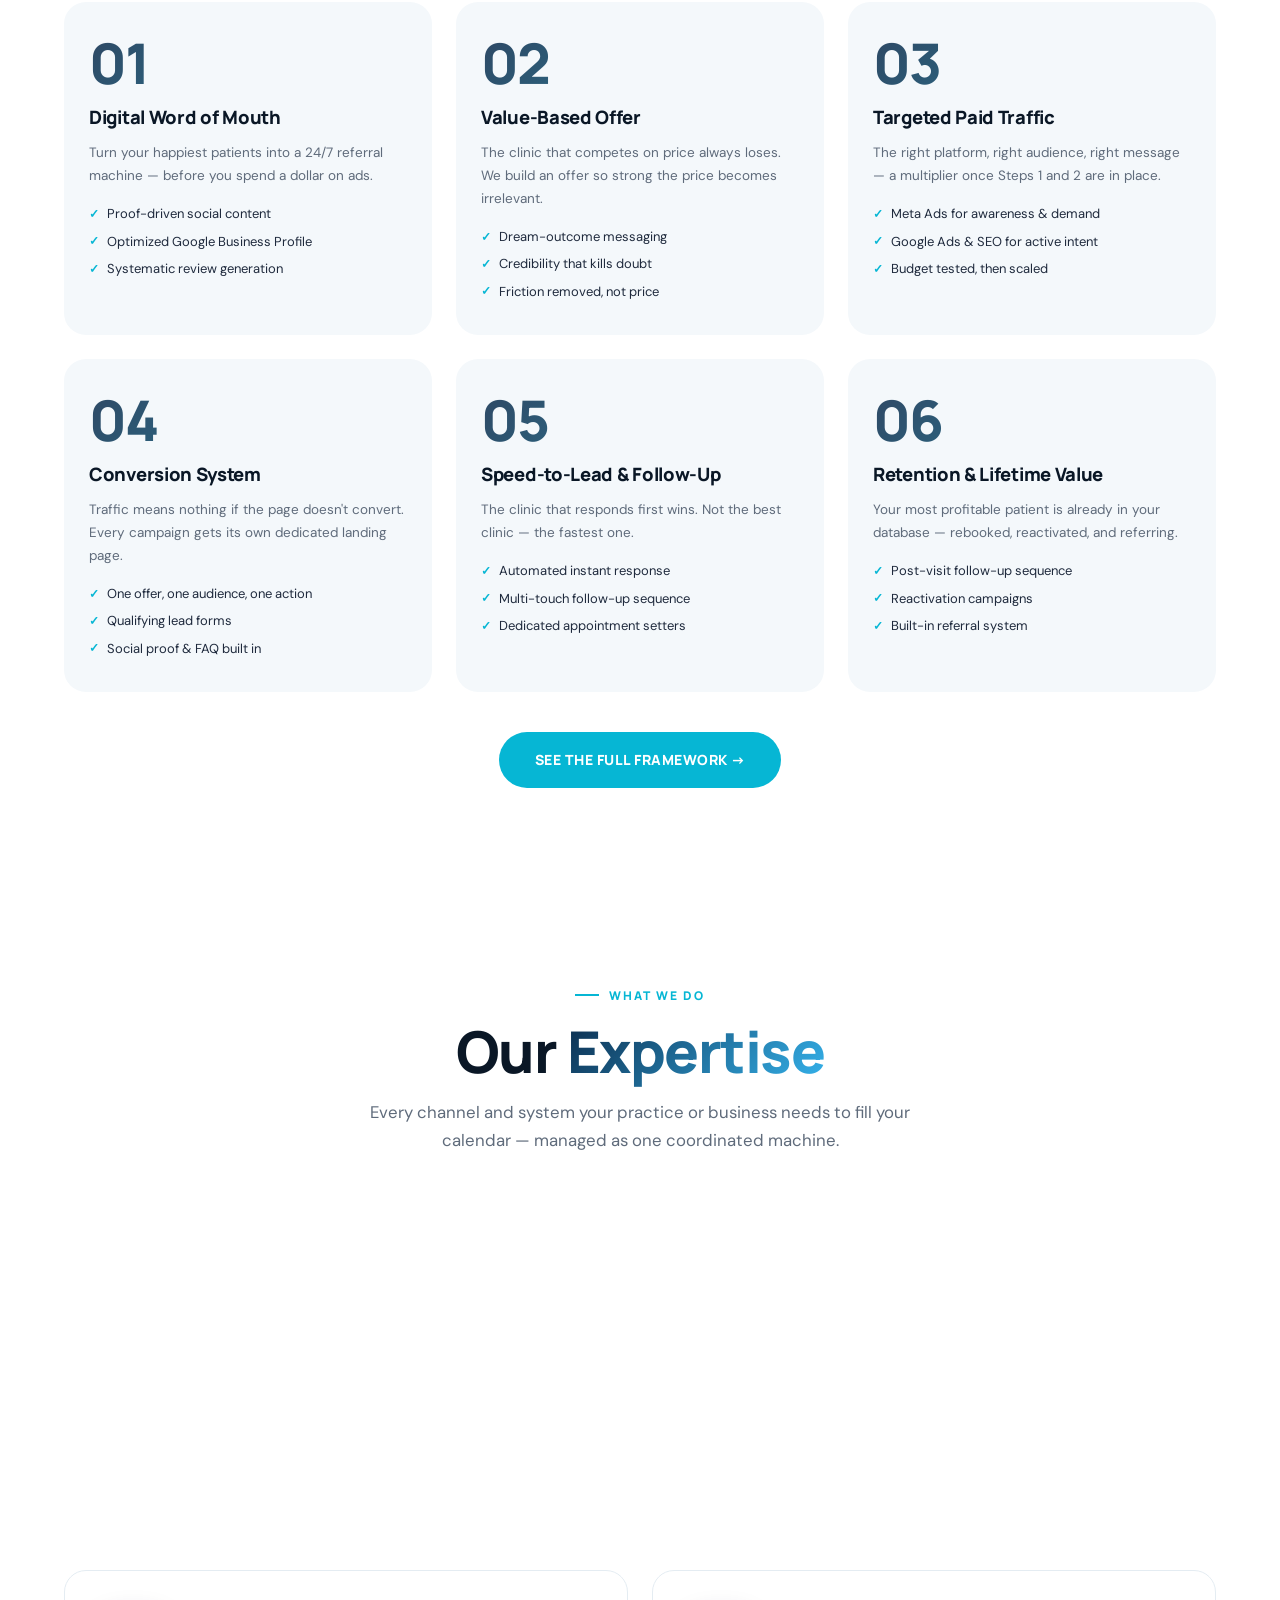
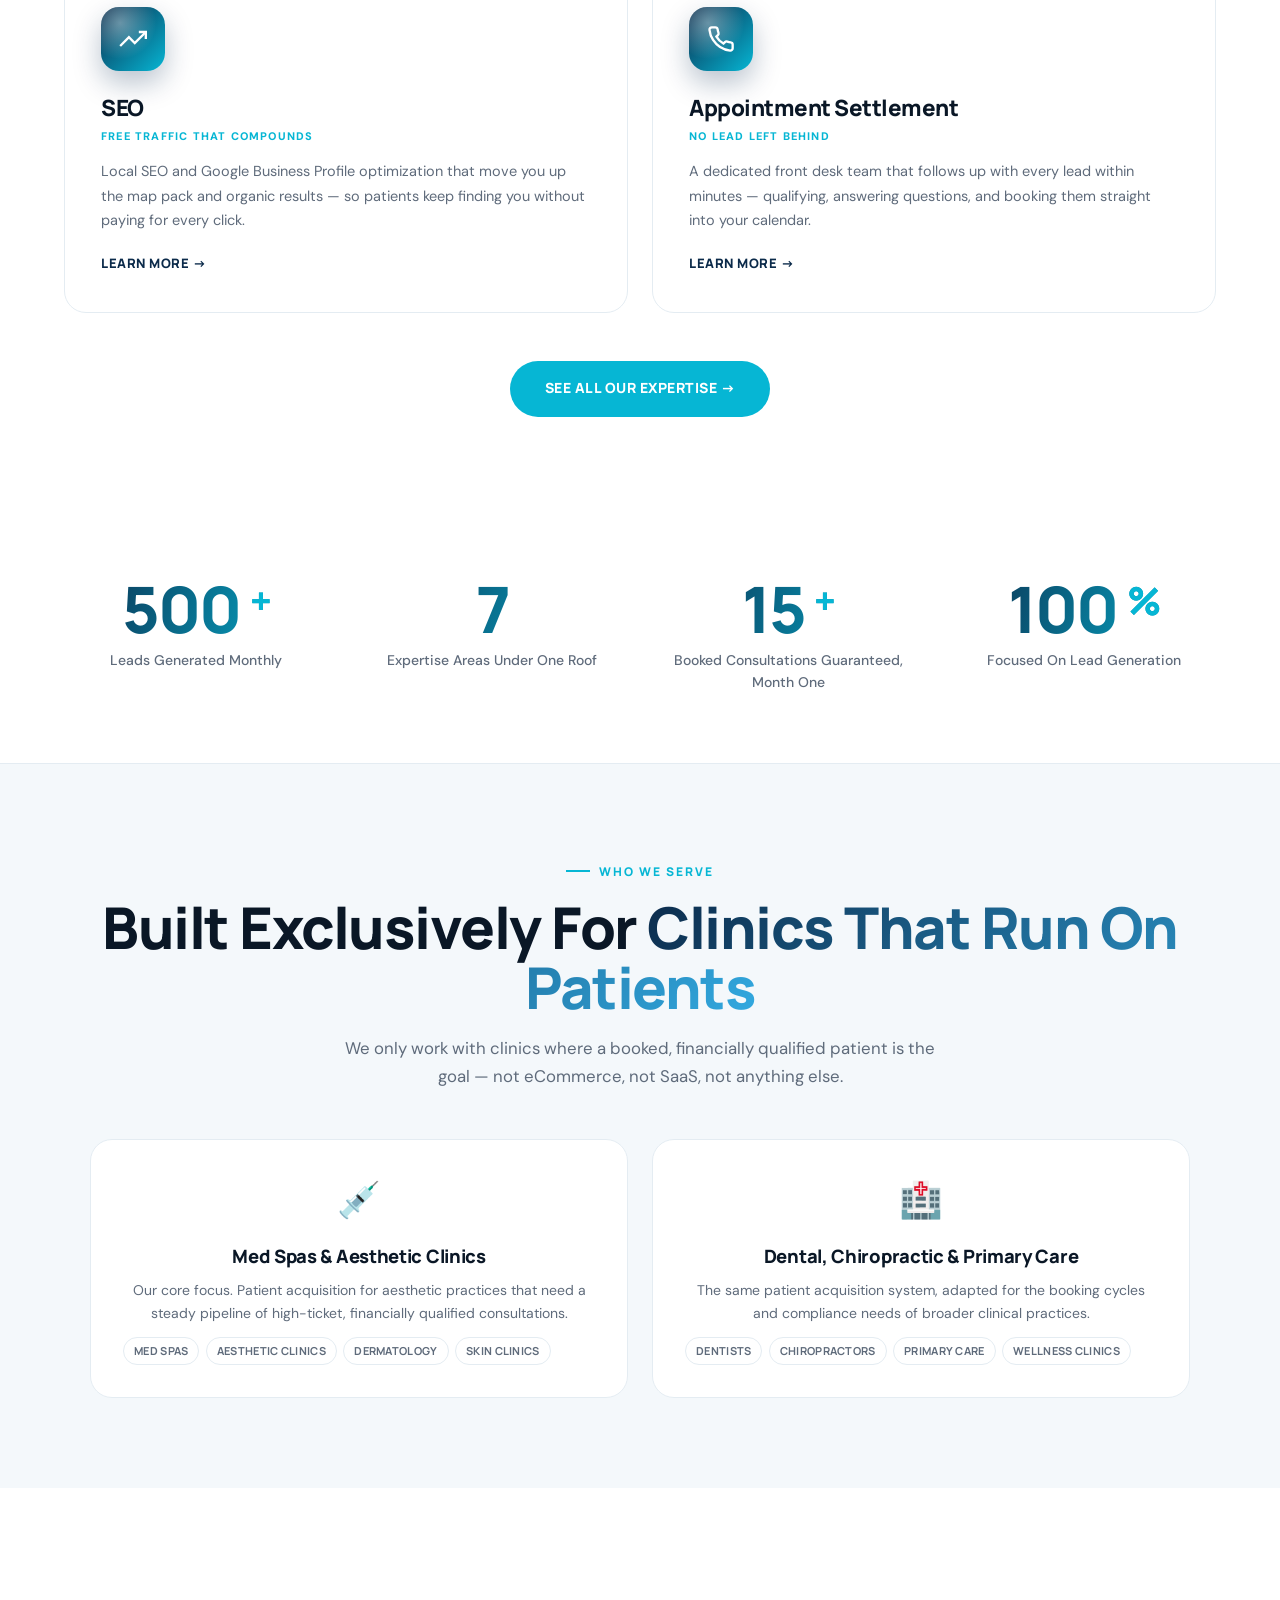
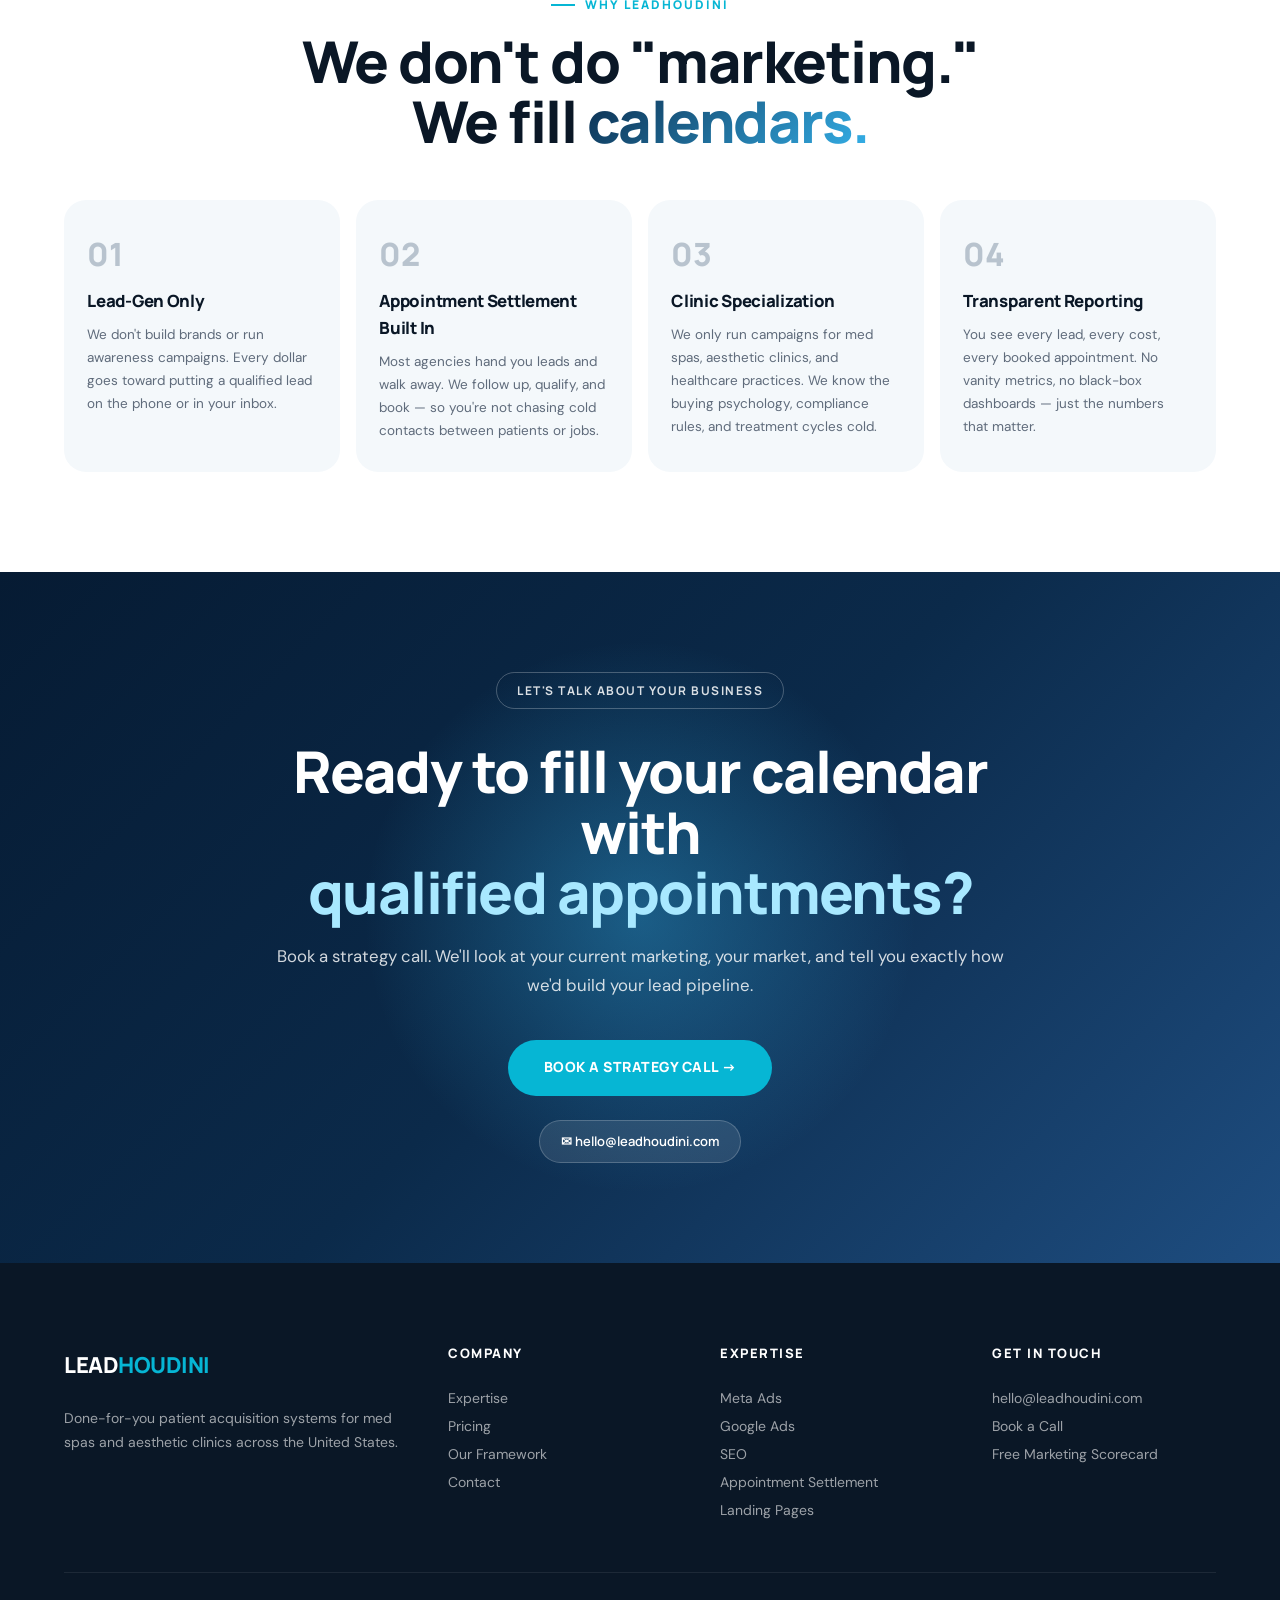
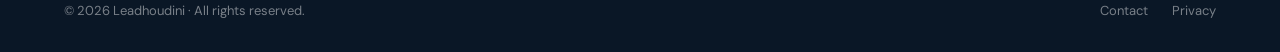
==== commit 8616ae60: "Add favicon (LH monogram) and touch icon Co-Authored-By: Claude Sonnet 5.5 <noreply@anthropic.com> C" ====
--- a/index.html
+++ b/index.html
@@ -5,6 +5,9 @@
 <meta name="viewport" content="width=device-width,initial-scale=1">
 <title>Leadhoudini — Patient Acquisition for Med Spas & Aesthetic Clinics</title>
 <meta name="description" content="Leadhoudini gets med spas and aesthetic clinics 15+ financially qualified patients every month, delivered to your doorstep on a $1,000 ad spend, with done-for-you Meta Ads, Google Ads, and SEO — booked straight into the system you already use.">
+<link rel="icon" href="favicon.svg" type="image/svg+xml">
+<link rel="icon" href="favicon.ico" sizes="48x48">
+<link rel="apple-touch-icon" href="apple-touch-icon.png">
 <link rel="preconnect" href="https://fonts.googleapis.com">
 <link rel="preconnect" href="https://fonts.gstatic.com" crossorigin>
 <link rel="stylesheet" href="https://fonts.googleapis.com/css2?family=Manrope:wght@400;500;600;700;800&family=DM+Sans:wght@300;400;500;600;700&display=swap">
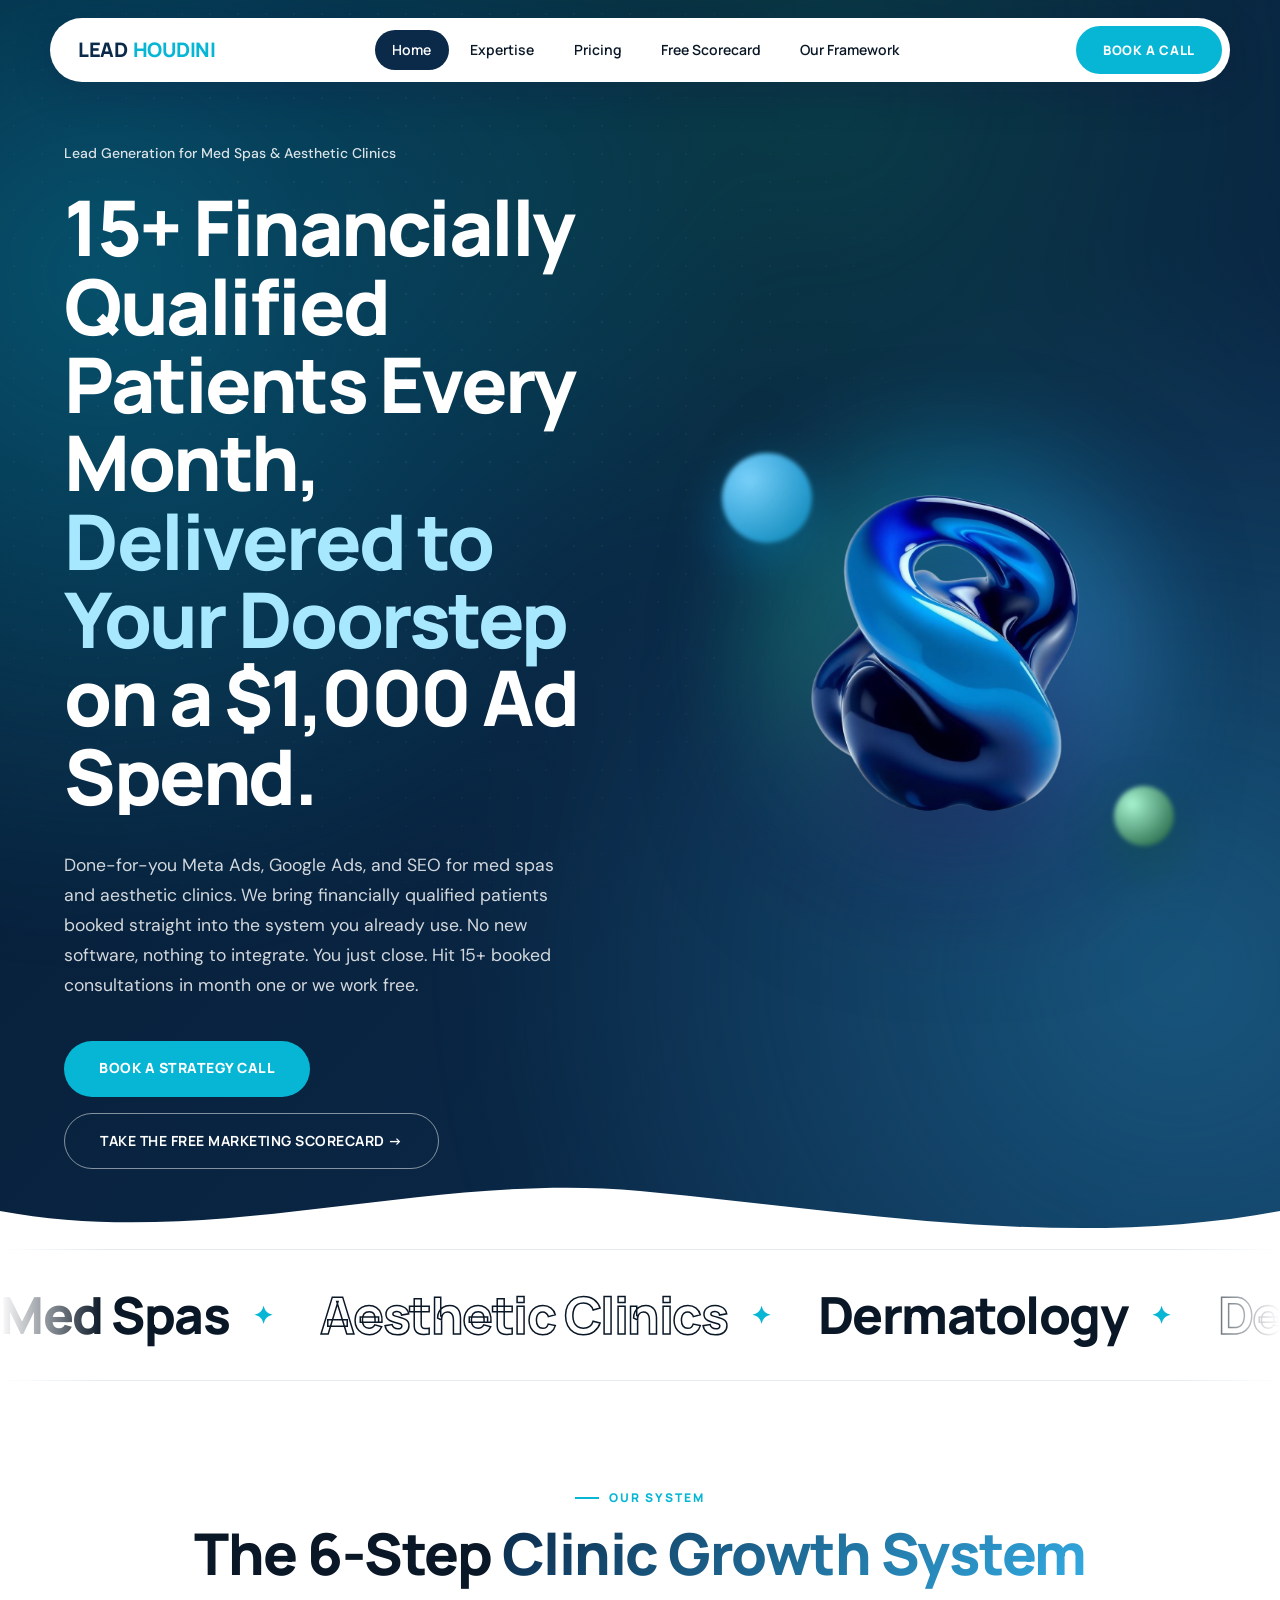
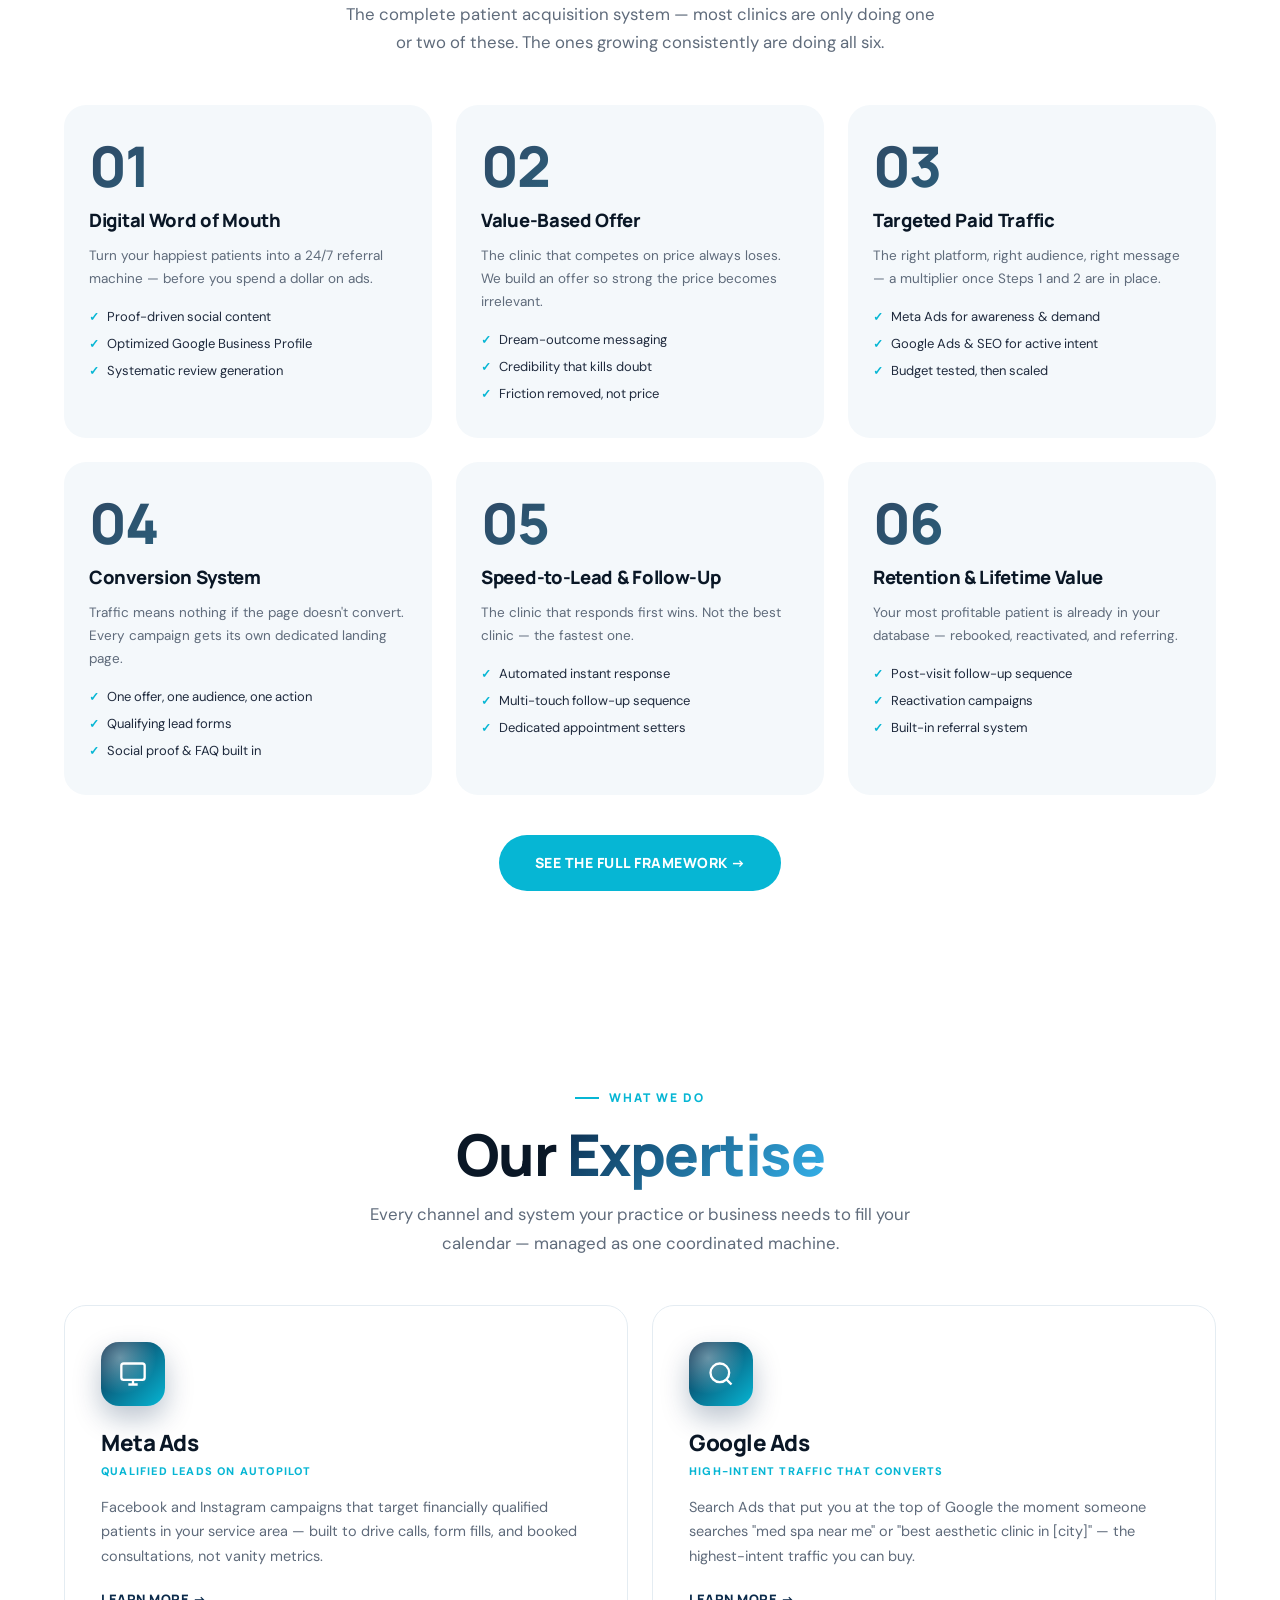
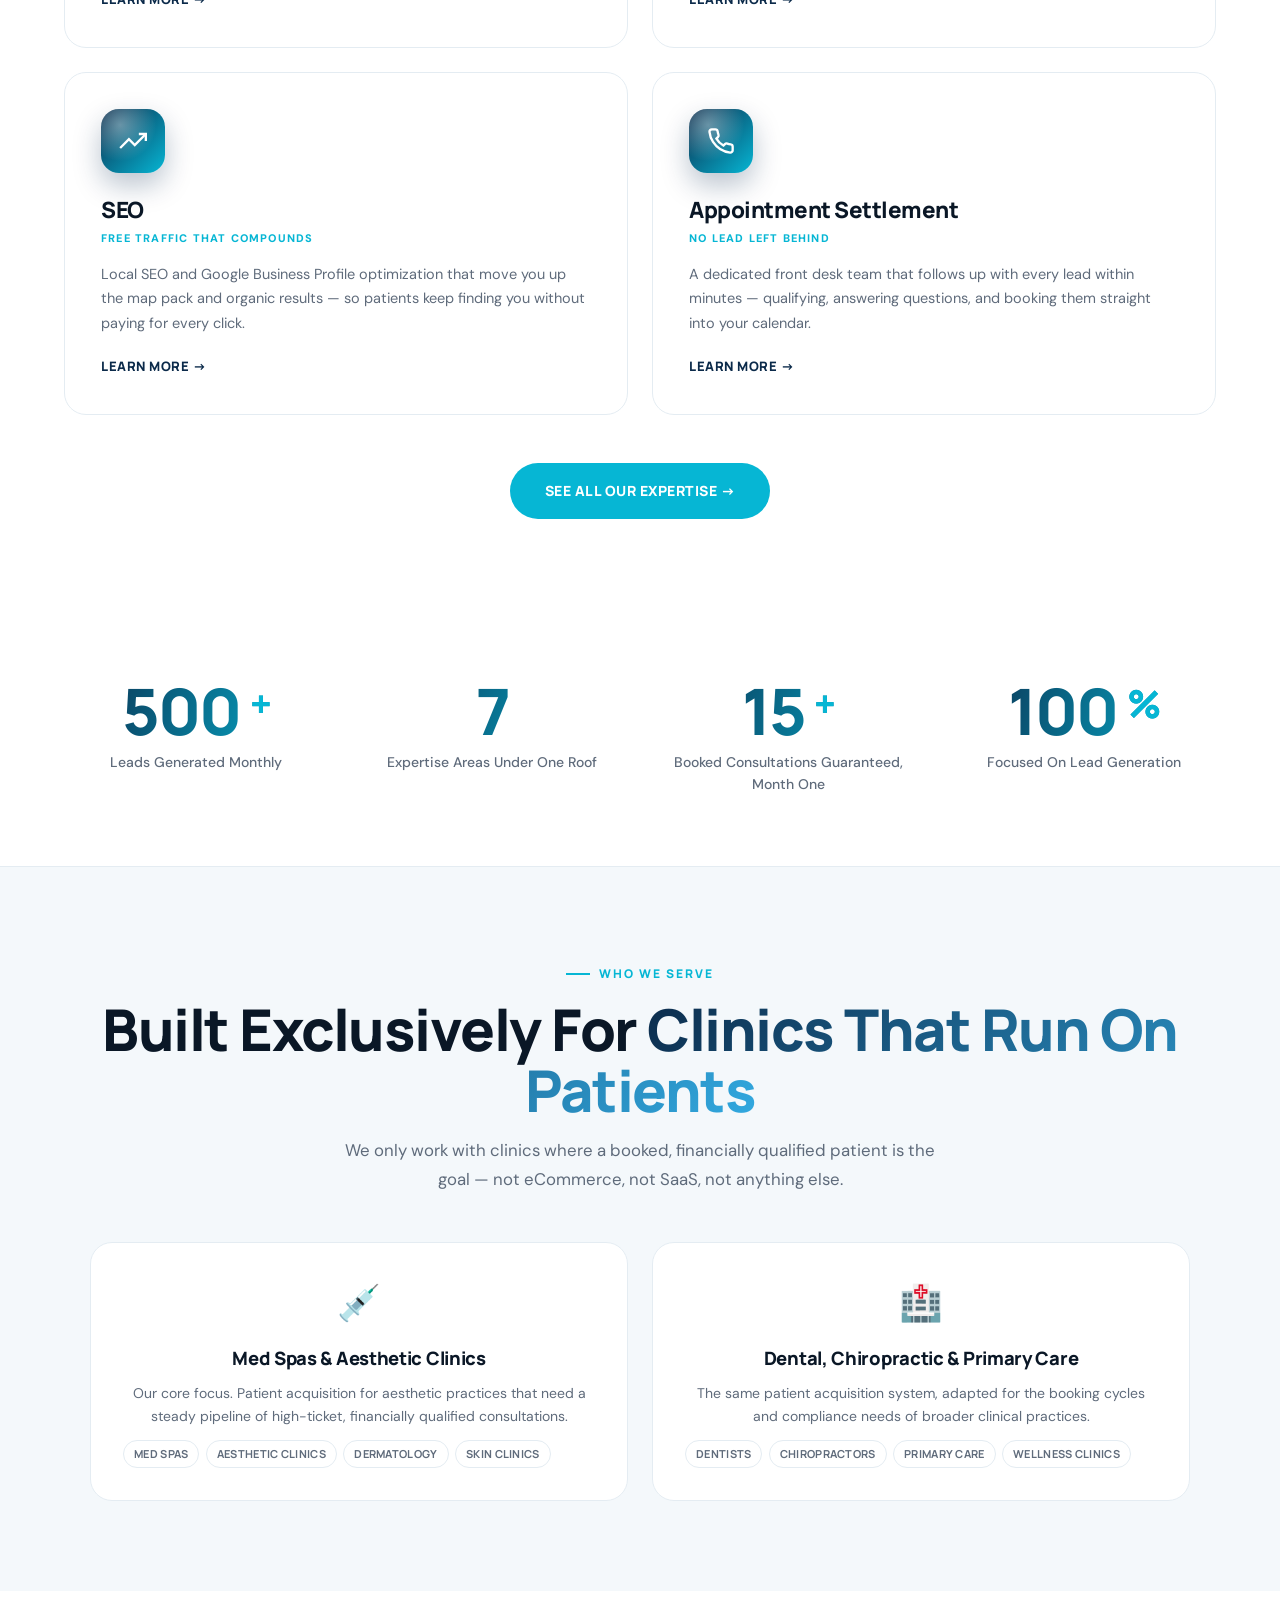
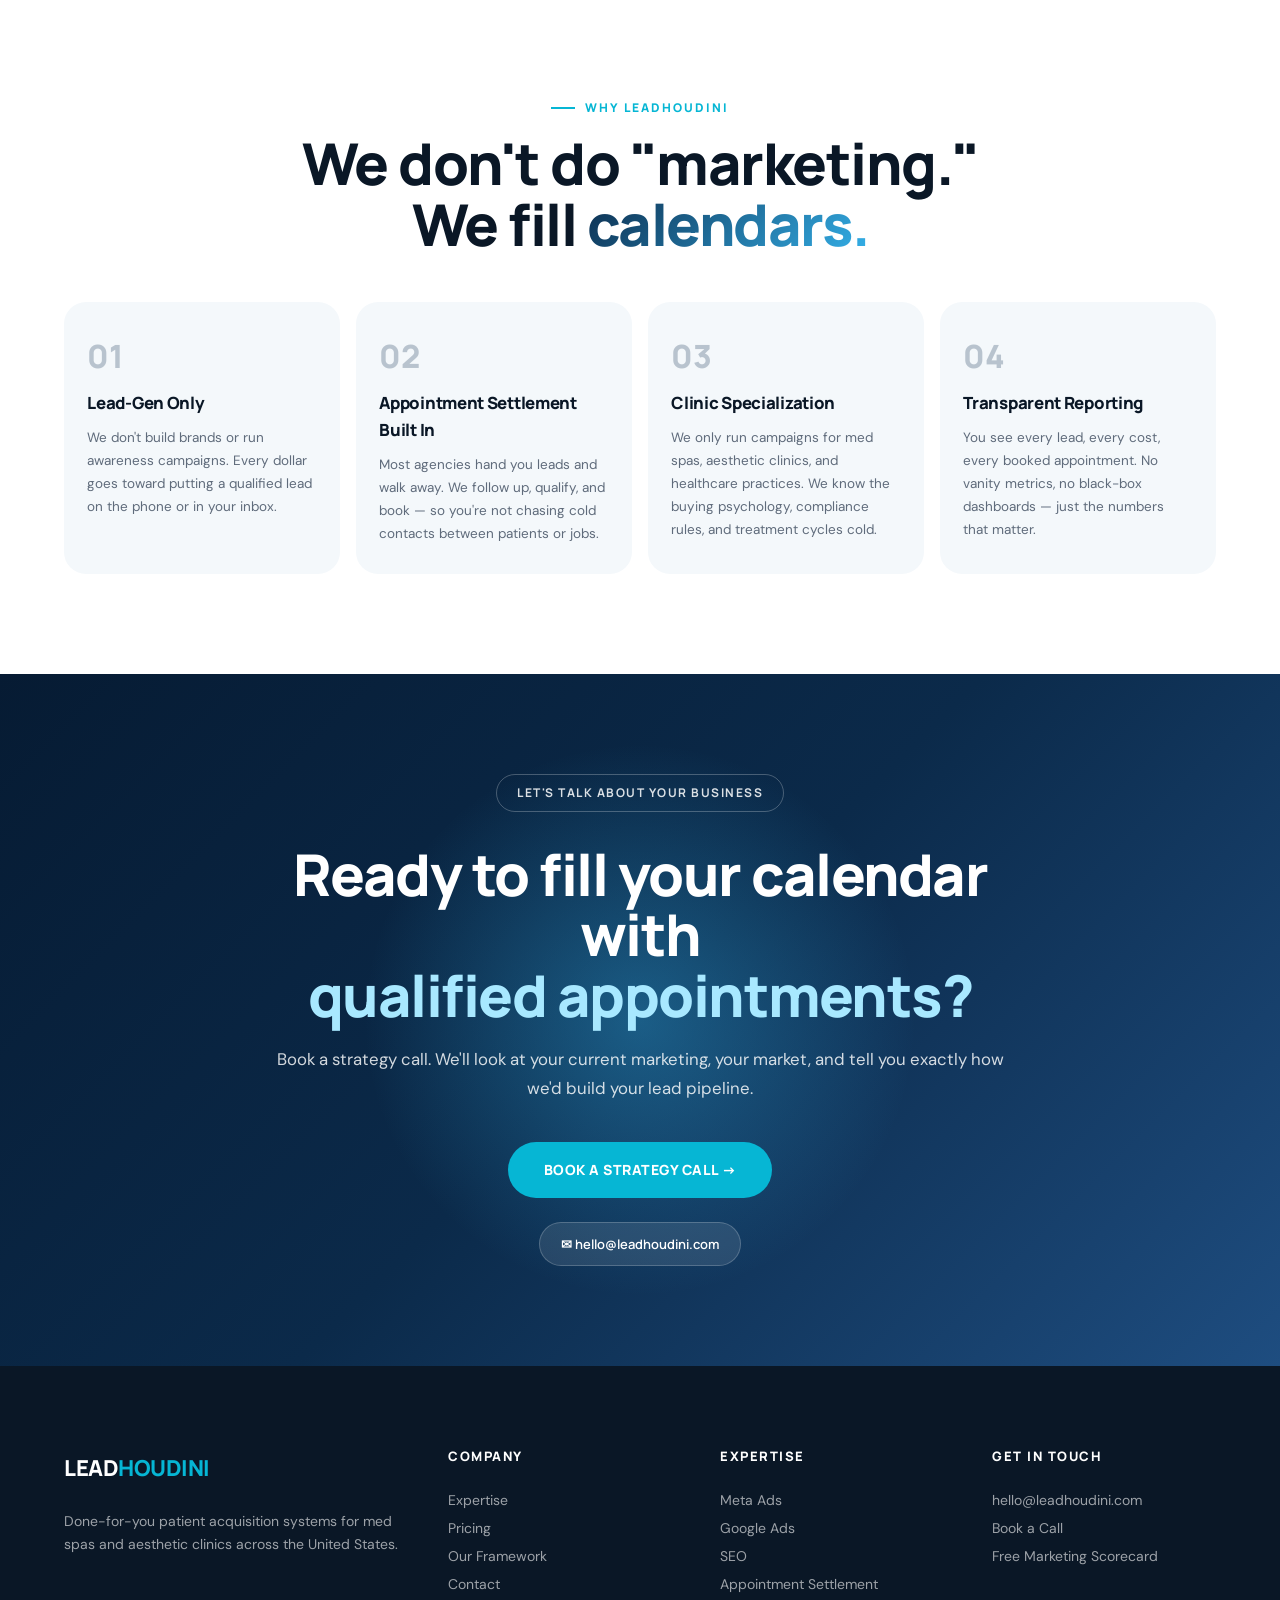
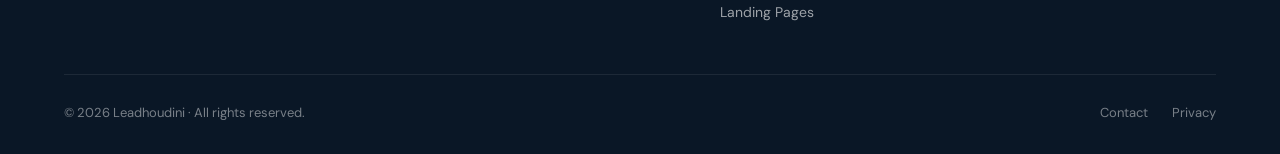
==== commit edca6528: "Add privacy policy page and link it from every footer Co-Authored-By: Claude Sonnet 5.5 <noreply@ant" ====
--- a/index.html
+++ b/index.html
@@ -313,7 +313,7 @@
   </div>
   <div class="footer-bottom">
     <div class="footer-copy">© 2026 Leadhoudini · All rights reserved.</div>
-    <div class="footer-bottom-links"><a href="contact.html">Contact</a><a href="#">Privacy</a></div>
+    <div class="footer-bottom-links"><a href="contact.html">Contact</a><a href="privacy.html">Privacy</a></div>
   </div>
 </footer>
 <script src="script.js"></script>
--- a/styles.css
+++ b/styles.css
@@ -355,7 +355,9 @@
 @media(max-width:500px){.partners-grid{grid-template-columns:1fr}.stats-grid{grid-template-columns:1fr 1fr}}
 
 
-.hero-title-sub{display:block;margin-top:.5rem;font-size:.5em;line-height:1.2;font-weight:700;color:#fff;letter-spacing:-.01em}
+.hero-title-sub{display:block;color:#fff;background:linear-gradient(100deg,#fff 0%,#fff 42%,#6FDCFF 50%,#fff 58%,#fff 100%);background-size:260% 100%;-webkit-background-clip:text;background-clip:text;-webkit-text-fill-color:transparent;animation:adShine 3.2s ease-in-out infinite,adRise .8s ease-out both}
+@keyframes adShine{0%{background-position:120% 0}60%,100%{background-position:-60% 0}}
+@keyframes adRise{from{opacity:0;transform:translateY(14px)}to{opacity:1;transform:none}}
 /* 4 expertise cards on the home page: 2x2 instead of 3+1 */
 .svc-grid-home{grid-template-columns:repeat(2,1fr)}
 @media(max-width:640px){.svc-grid-home{grid-template-columns:1fr}}
@@ -366,4 +368,14 @@
   .svc-card.wide .svc-features,.price-card.wide .price-features{display:grid;grid-template-columns:repeat(2,1fr);gap:.4rem 2rem}
 }
 
+
+/* Legal pages (privacy policy) */
+.legal{max-width:820px;margin:0 auto;font-size:15.5px;line-height:1.8;color:var(--ink)}
+.legal h2{font-family:var(--font-head);font-size:1.25rem;font-weight:800;letter-spacing:-.3px;margin:2.25rem 0 .6rem}
+.legal p{margin:0 0 1rem;color:var(--muted)}
+.legal ul{margin:0 0 1rem 1.25rem;padding:0;color:var(--muted)}
+.legal li{margin:.35rem 0}
+.legal a{color:var(--orange);font-weight:700}
+.legal strong{color:var(--ink)}
+
 @media(prefers-reduced-motion:reduce){*,*::before,*::after{animation-duration:.001ms!important;animation-iteration-count:1!important;transition-duration:.001ms!important}}
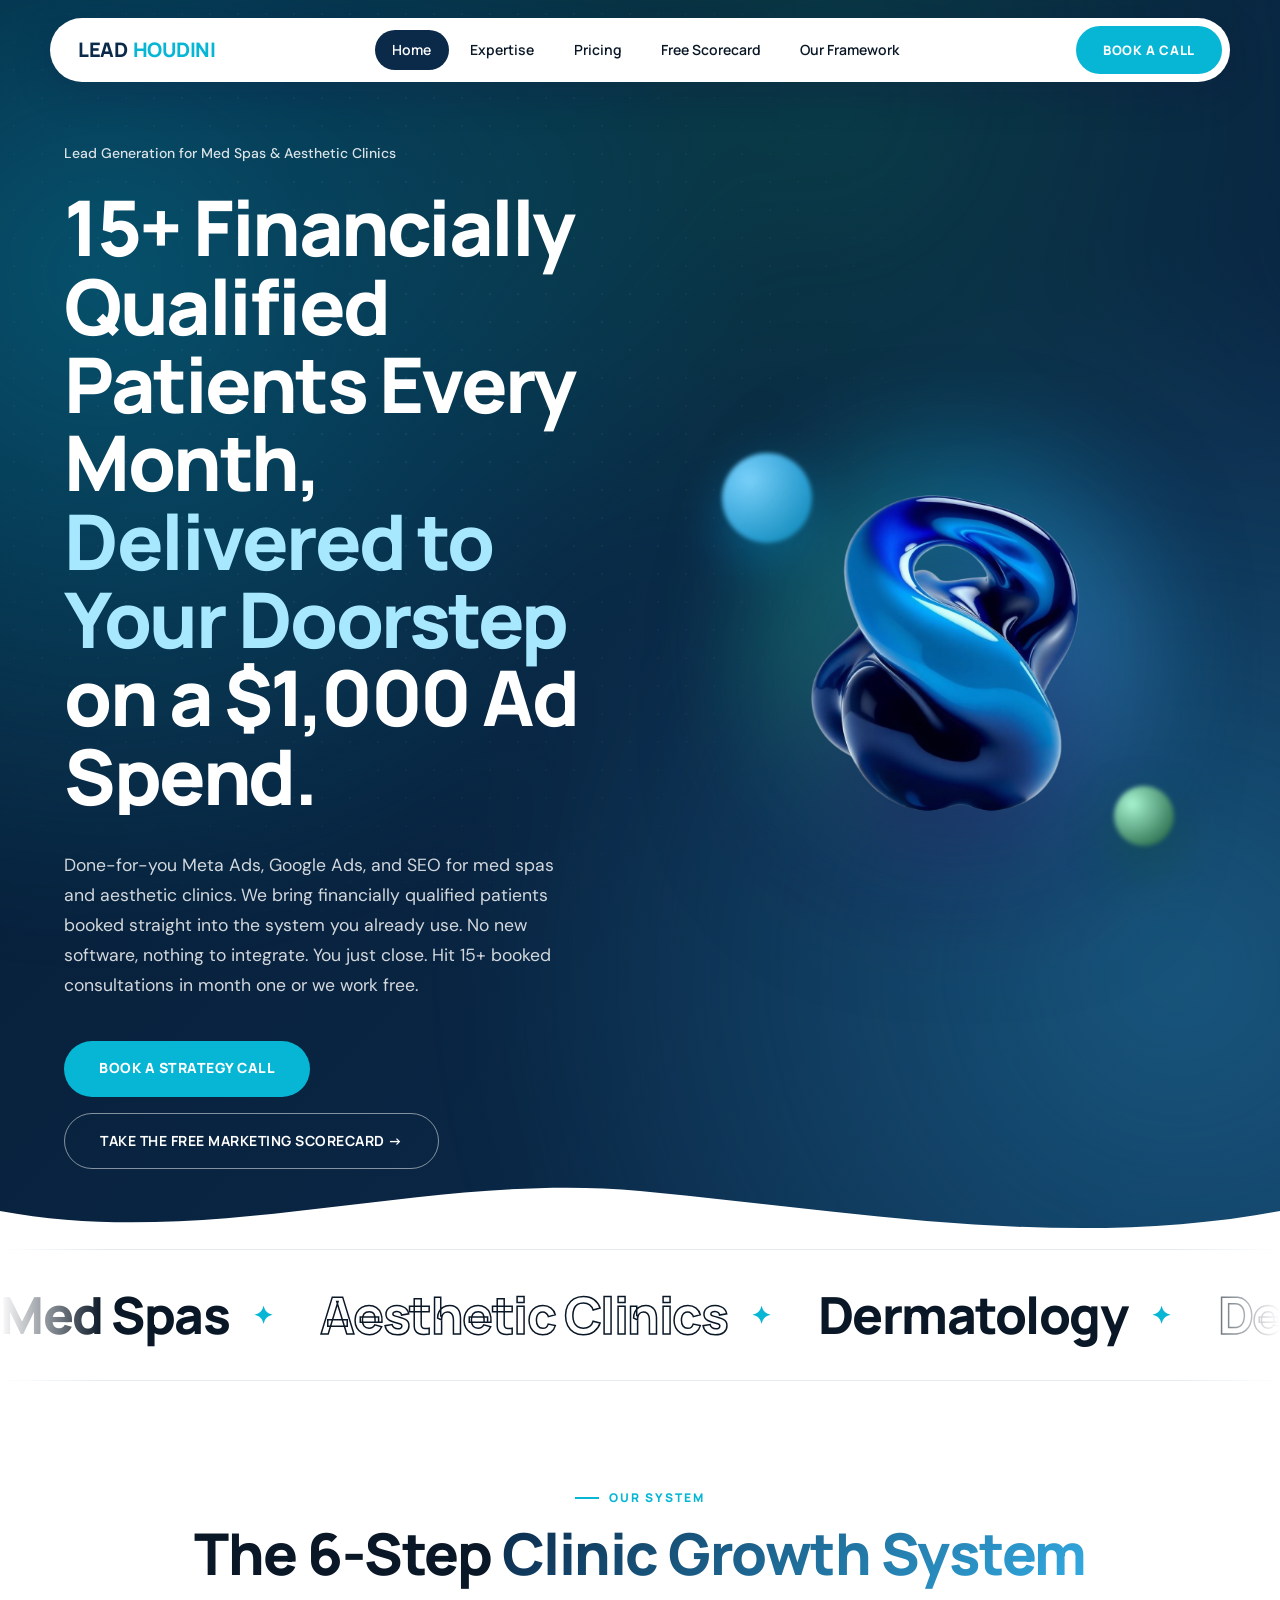
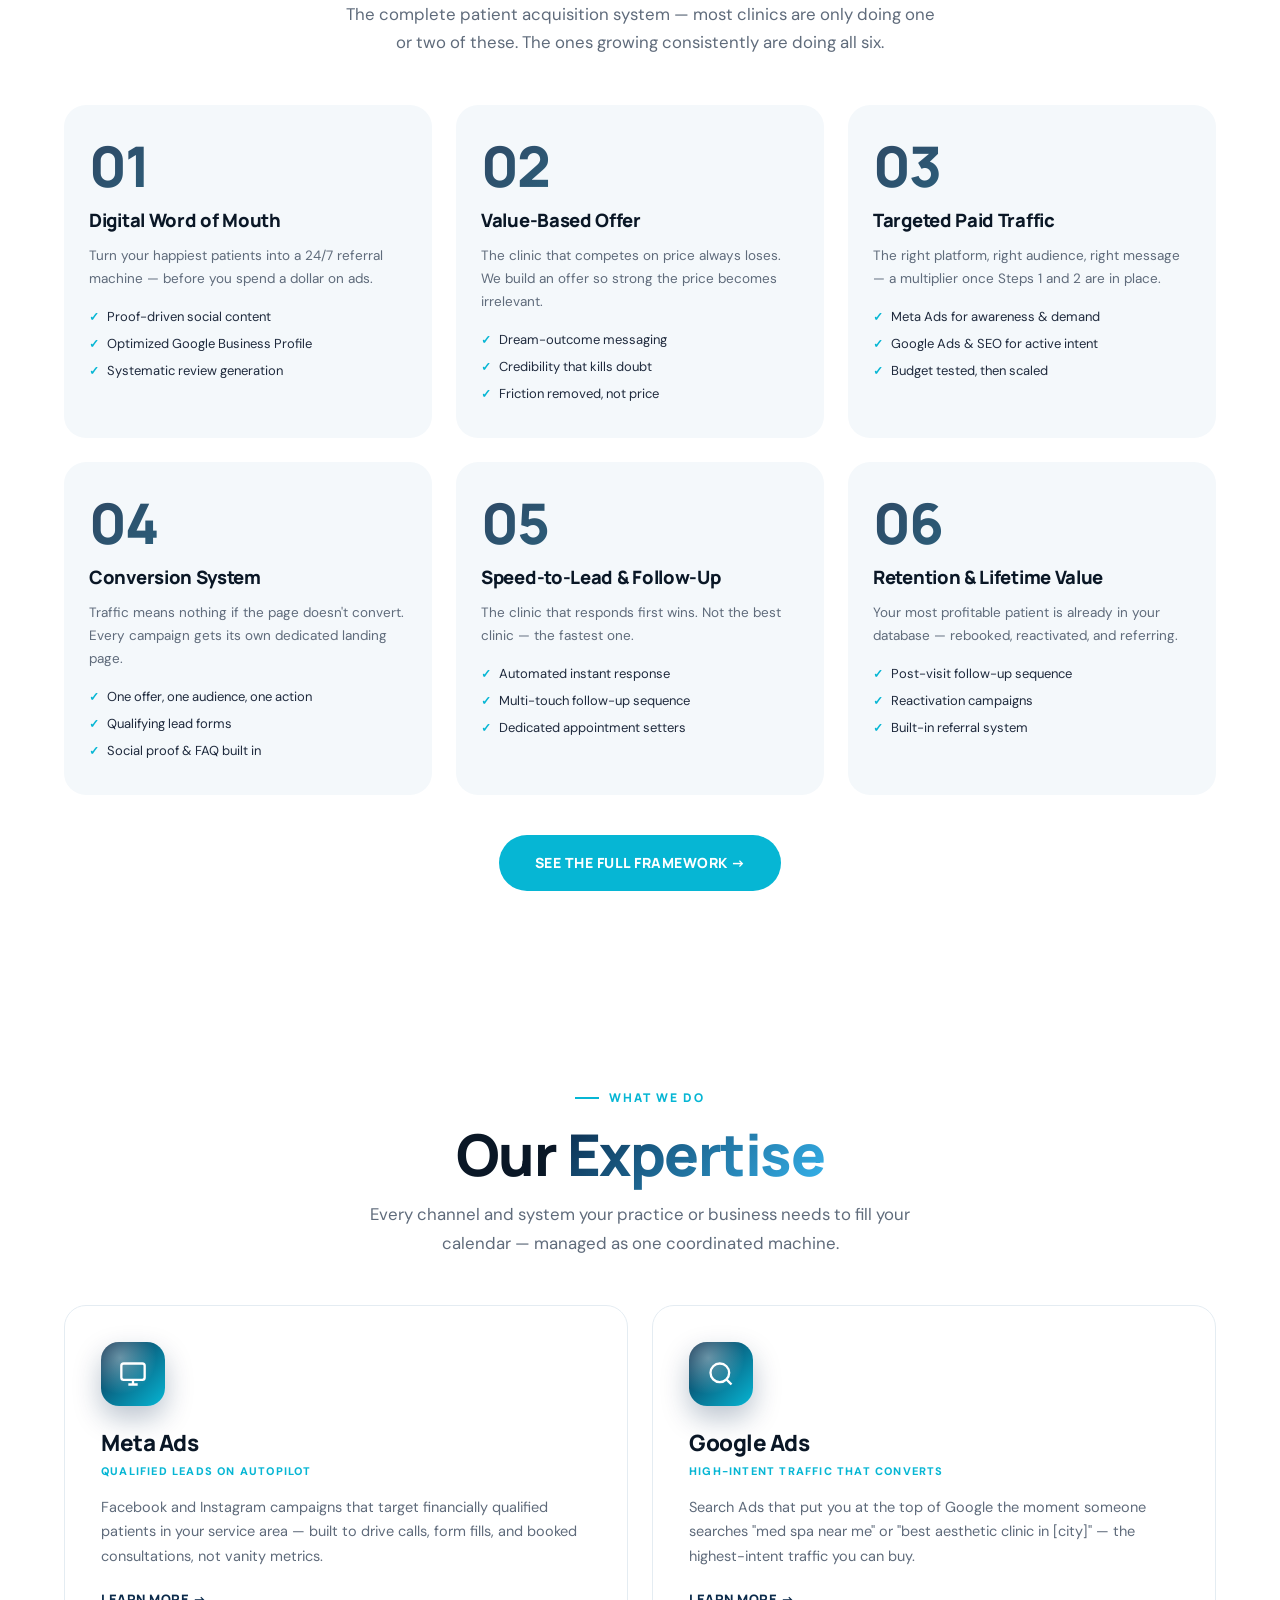
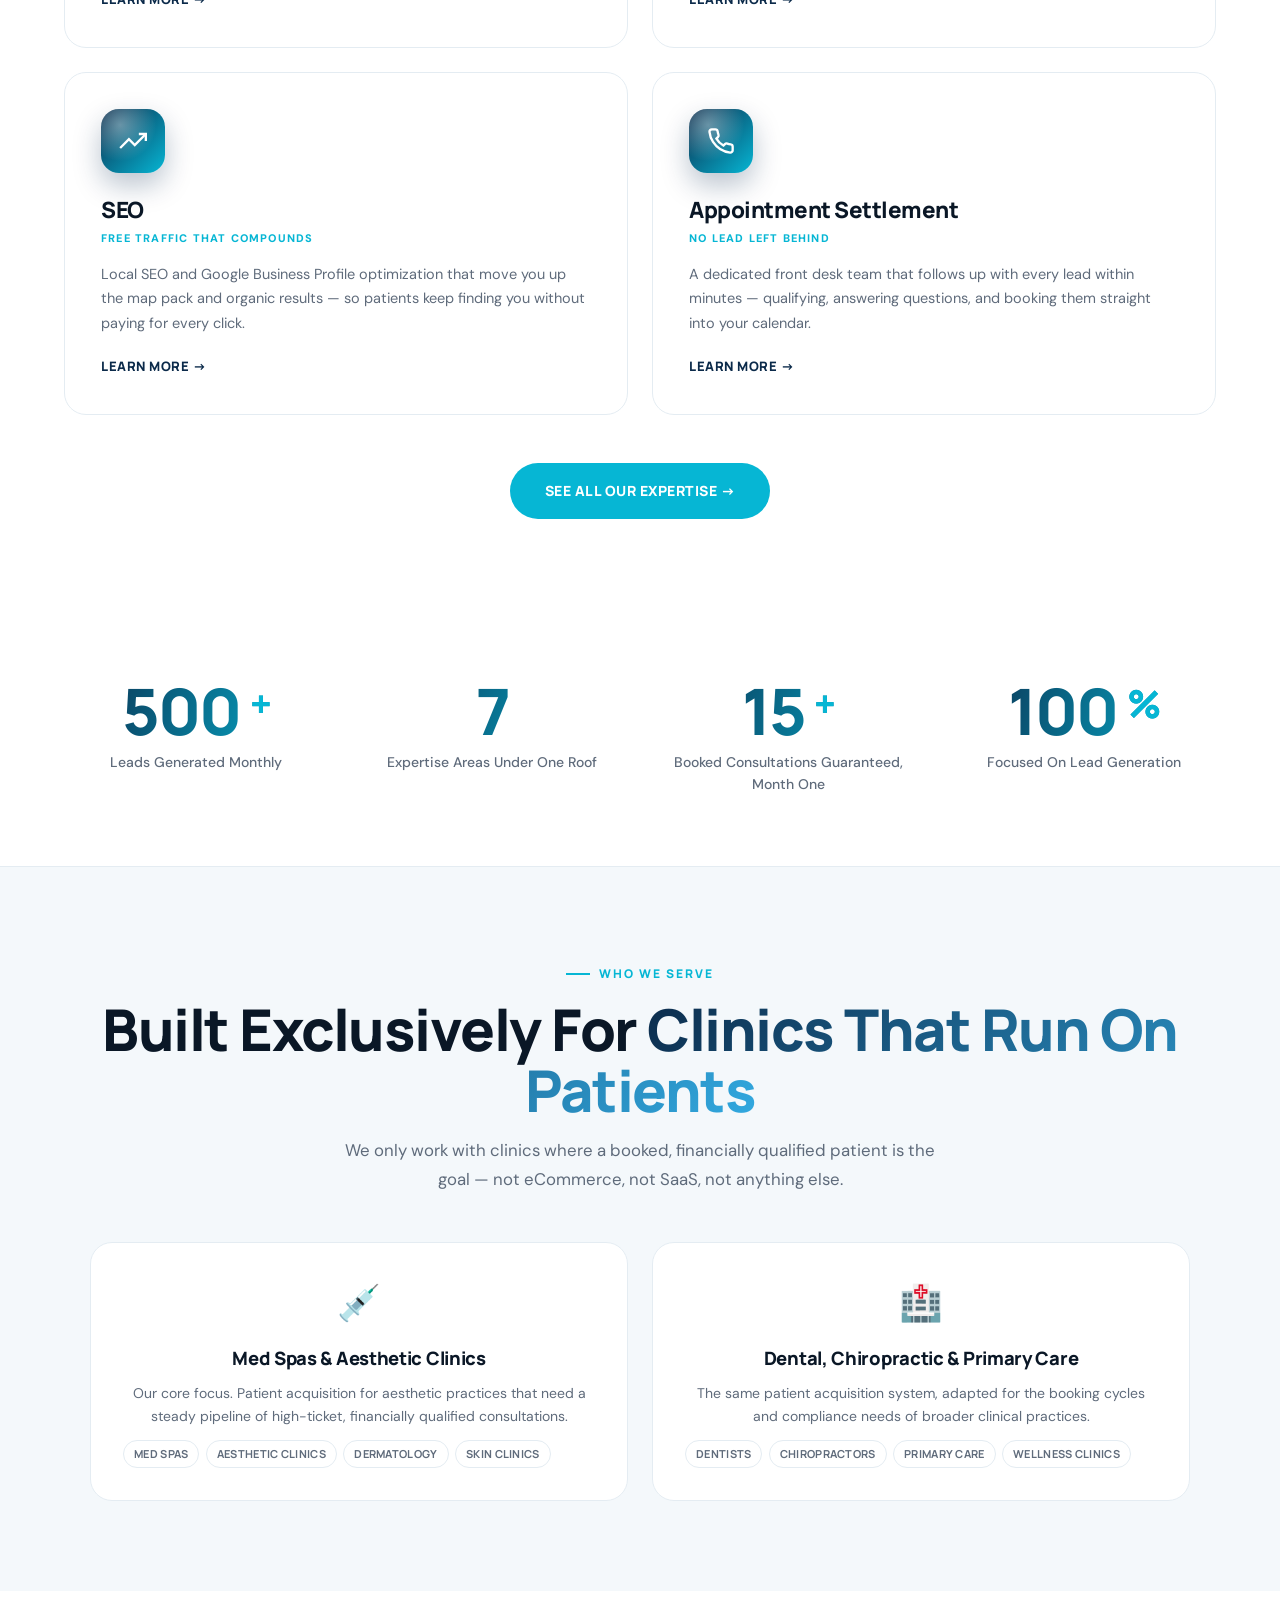
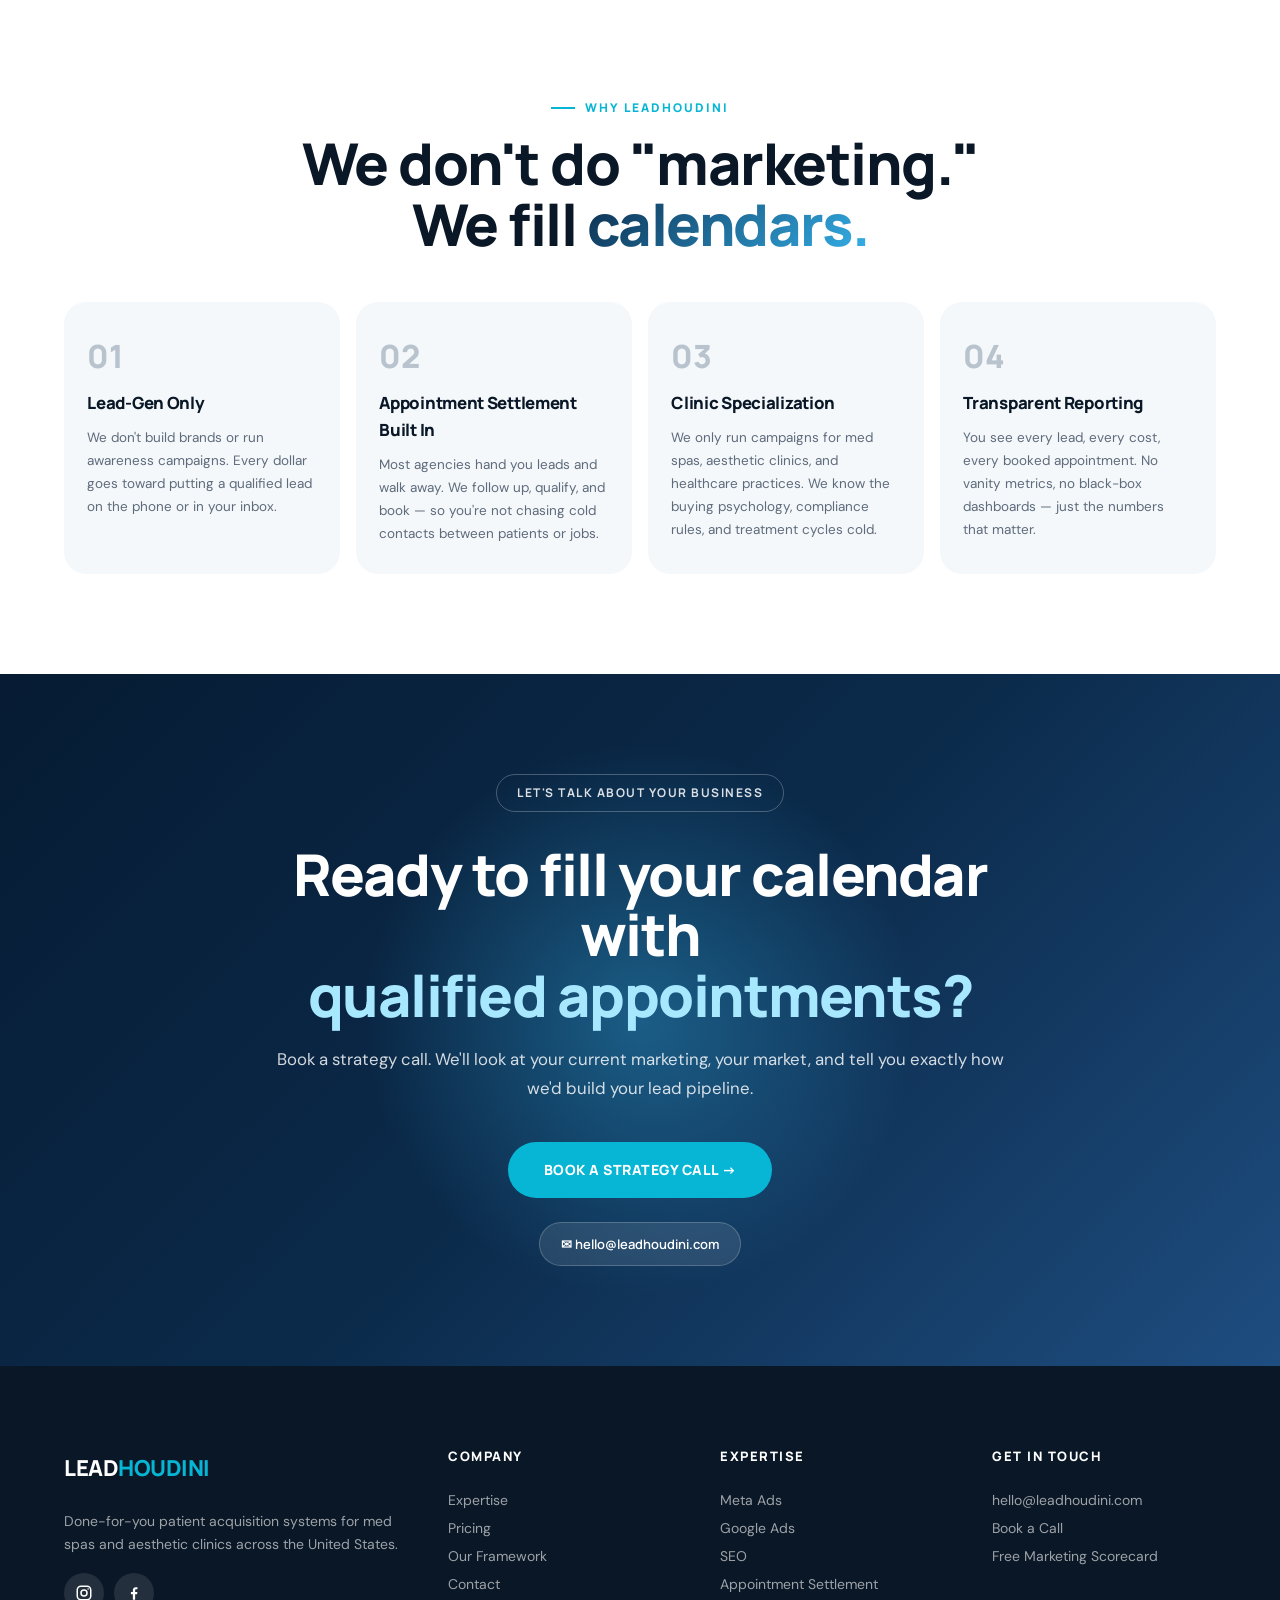
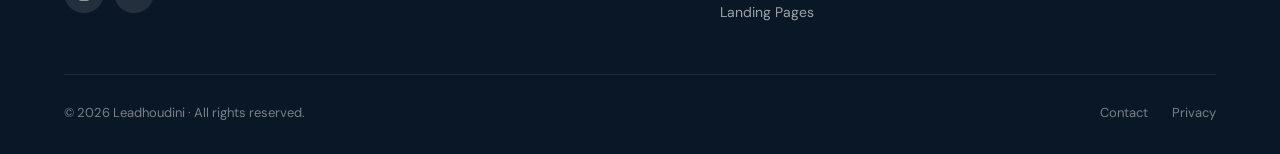
==== commit bee2087f: "Add Instagram and Facebook icons to footer Co-Authored-By: Claude Sonnet 5.5 <noreply@anthropic.com>" ====
--- a/index.html
+++ b/index.html
@@ -292,6 +292,7 @@
     <div class="footer-col footer-brand">
       <a href="index.html" class="nav-logo">LEAD<span class="logo-accent">HOUDINI</span></a>
       <p>Done-for-you patient acquisition systems for med spas and aesthetic clinics across the United States.</p>
+      <div class="footer-social"><a href="https://www.instagram.com/usamaahmedclinicmarketer/" target="_blank" rel="noopener" aria-label="Leadhoudini on Instagram"><svg viewBox="0 0 24 24" fill="none" stroke="currentColor" stroke-width="2" stroke-linecap="round" stroke-linejoin="round"><rect x="3" y="3" width="18" height="18" rx="5"/><circle cx="12" cy="12" r="4"/><circle cx="17.5" cy="6.5" r="1" fill="currentColor" stroke="none"/></svg></a><a href="https://www.facebook.com/profile.php?id=61588510712652" target="_blank" rel="noopener" aria-label="Leadhoudini on Facebook"><svg viewBox="0 0 24 24" fill="currentColor"><path d="M13.5 21v-7.5h2.6l.4-3h-3V8.6c0-.9.3-1.5 1.6-1.5h1.5V4.4c-.3 0-1.2-.1-2.2-.1-2.3 0-3.9 1.4-3.9 4v2.2H7.9v3h2.6V21h3z"/></svg></a></div>
     </div>
     <div class="footer-col"><h4>Company</h4>
       <a href="expertise.html">Expertise</a>
--- a/styles.css
+++ b/styles.css
@@ -378,4 +378,11 @@
 .legal a{color:var(--orange);font-weight:700}
 .legal strong{color:var(--ink)}
 
+
+/* Footer social icons */
+.footer-social{display:flex;gap:.6rem;margin-top:1rem}
+.footer-social a{width:40px;height:40px;border-radius:50%;display:inline-flex;align-items:center;justify-content:center;background:rgba(255,255,255,.1);color:#fff;transition:background .2s,transform .2s}
+.footer-social a:hover{background:var(--orange);transform:translateY(-2px)}
+.footer-social svg{width:18px;height:18px}
+
 @media(prefers-reduced-motion:reduce){*,*::before,*::after{animation-duration:.001ms!important;animation-iteration-count:1!important;transition-duration:.001ms!important}}
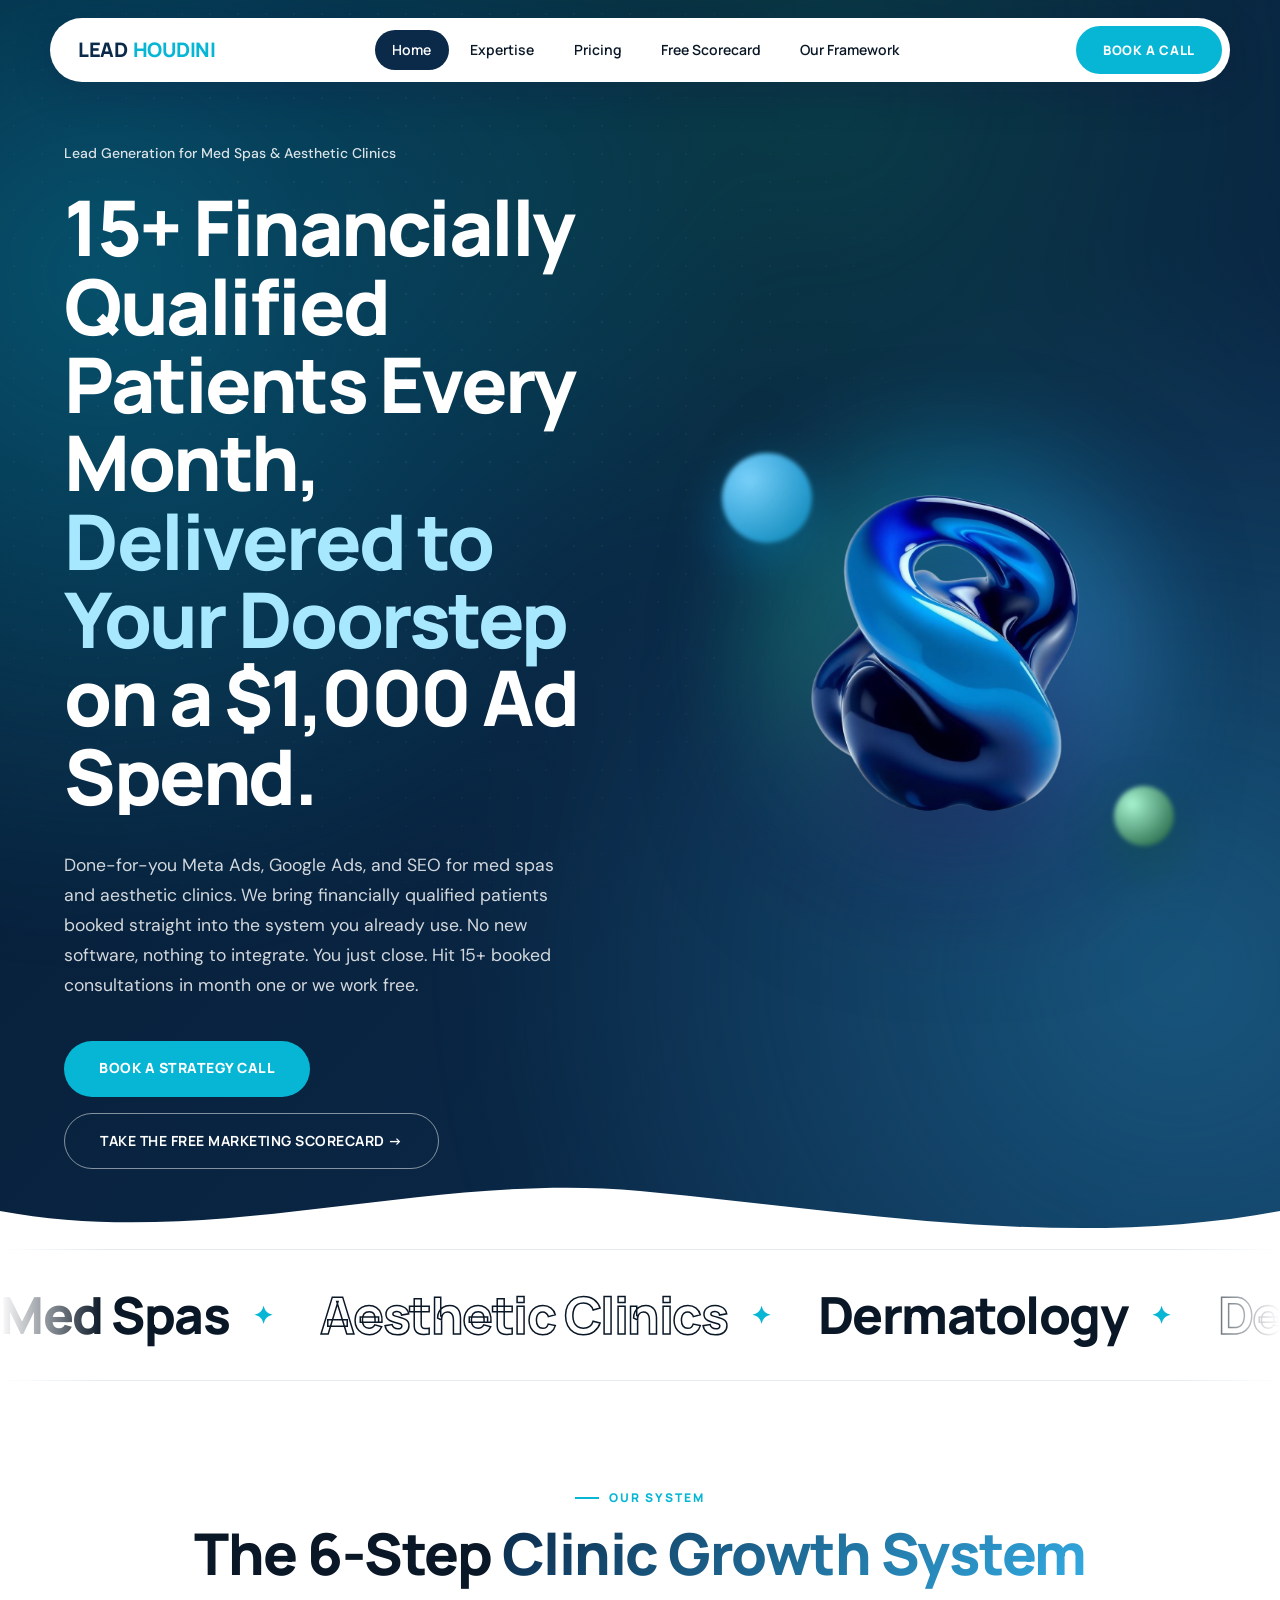
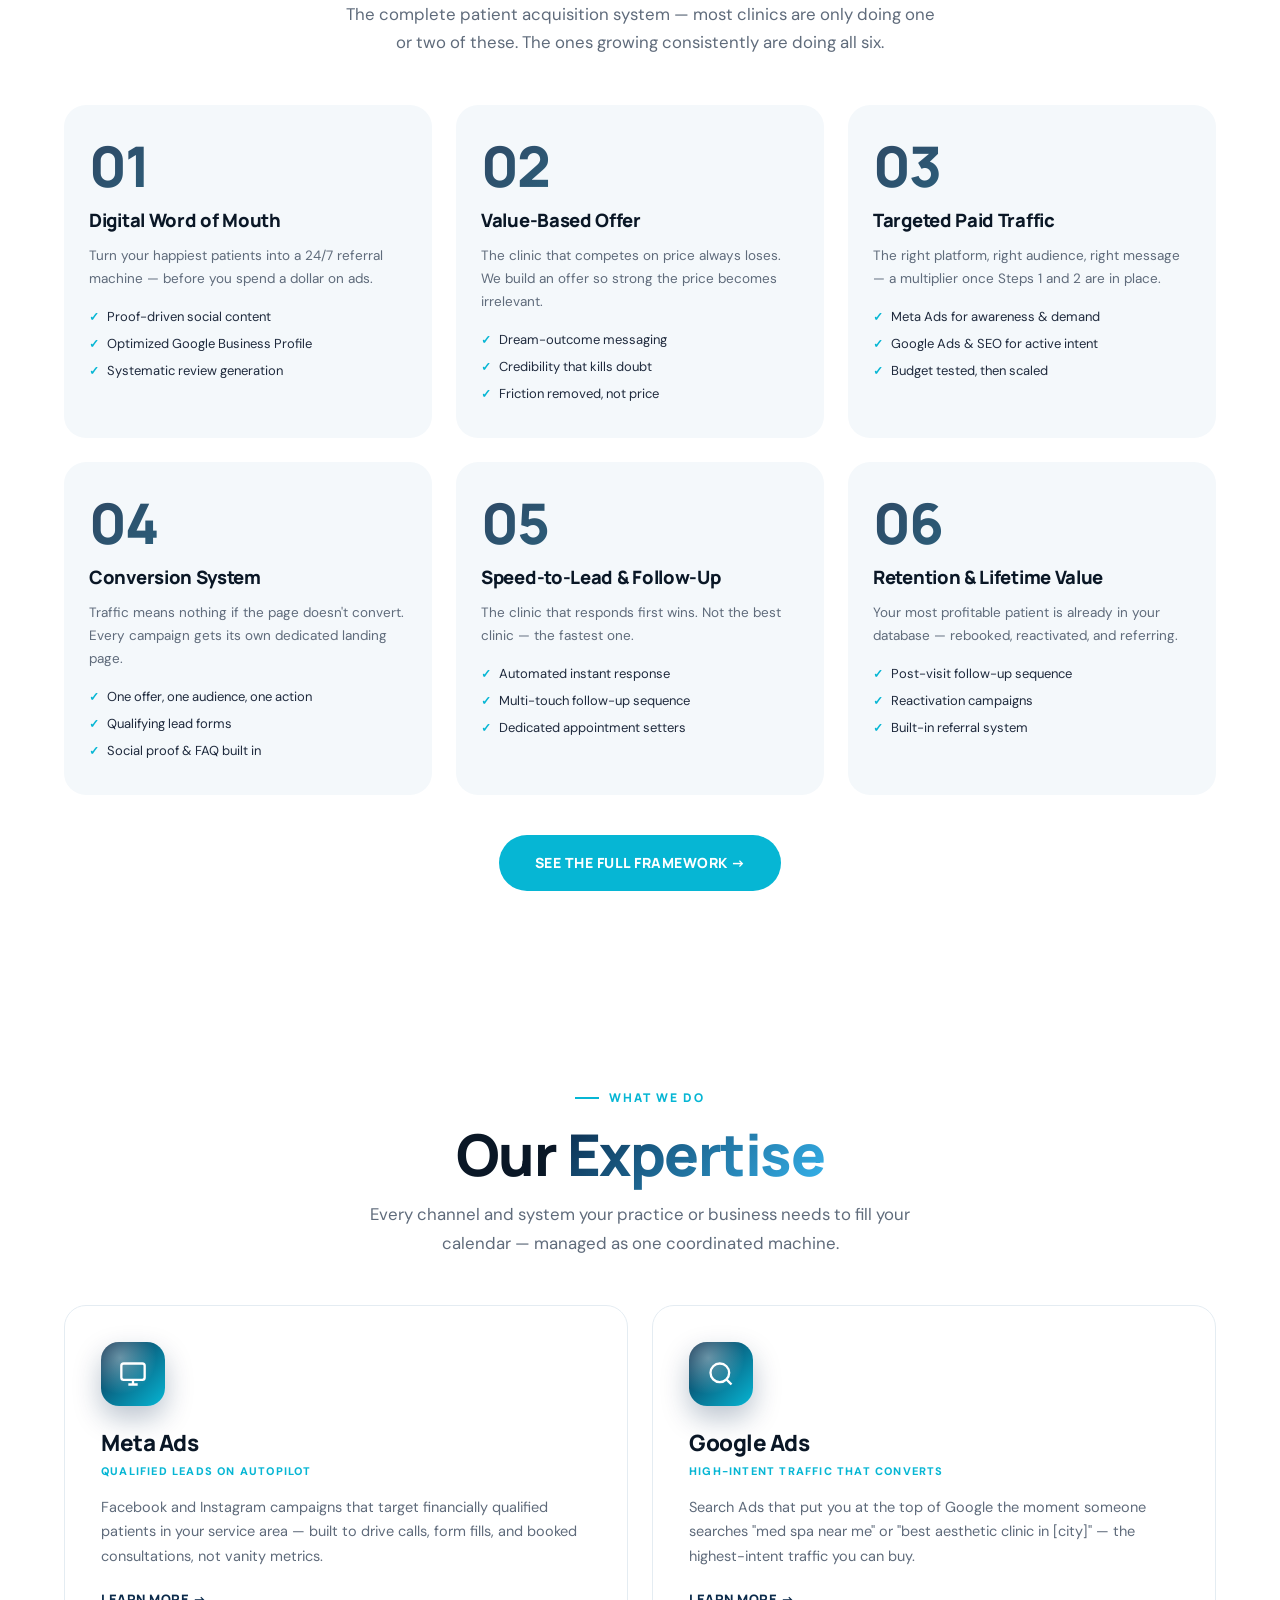
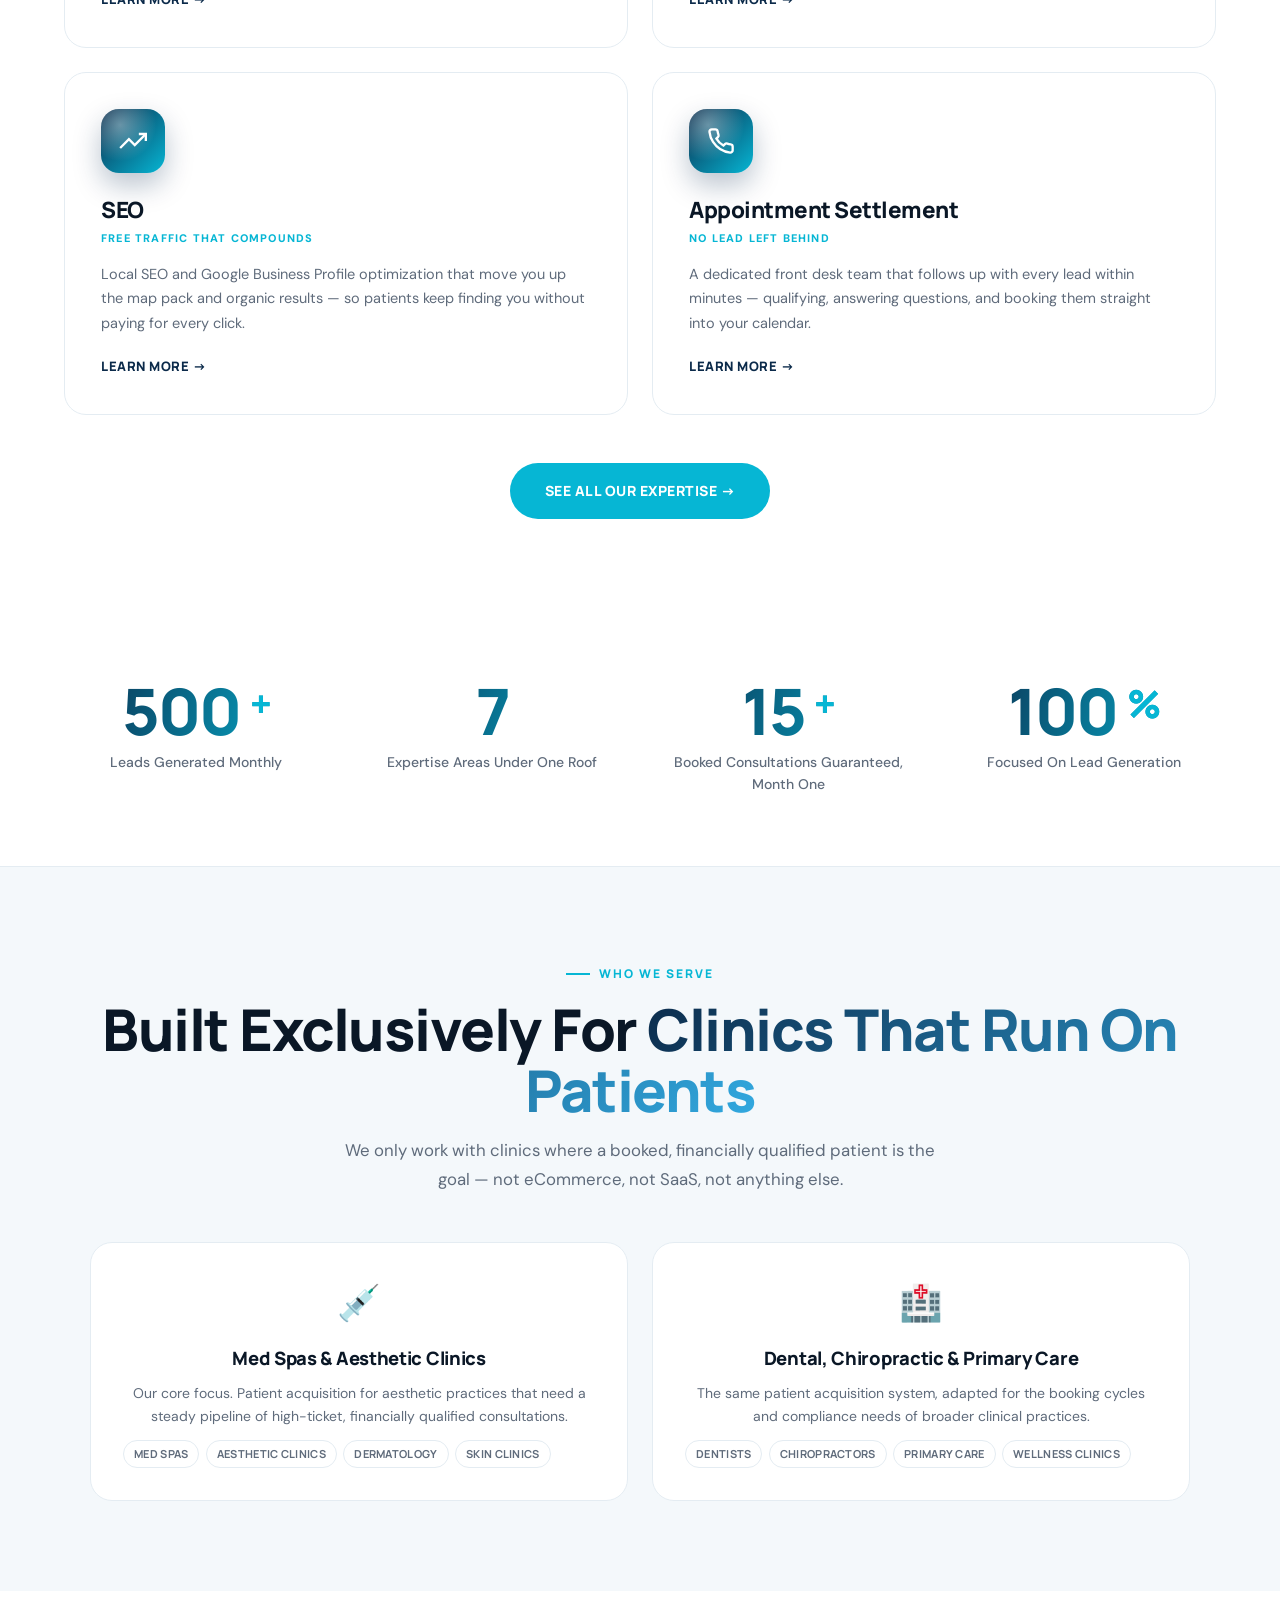
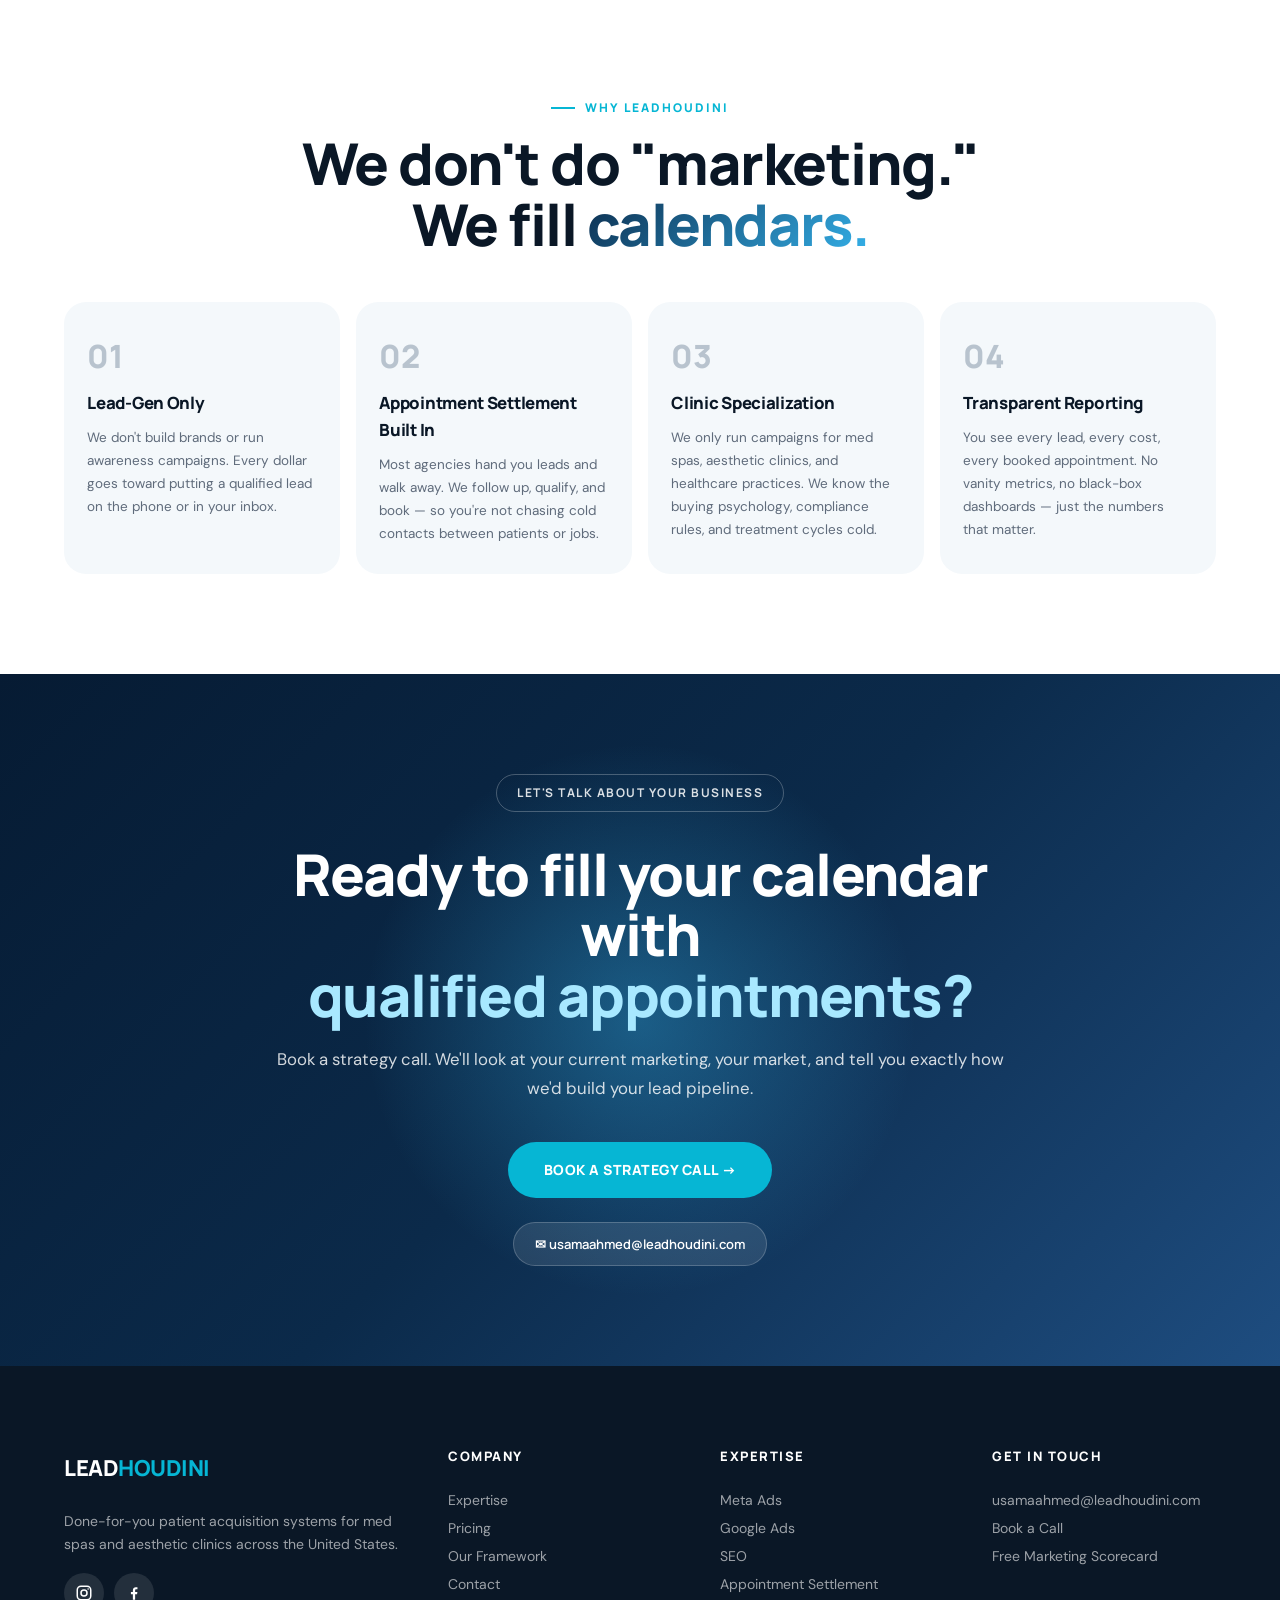
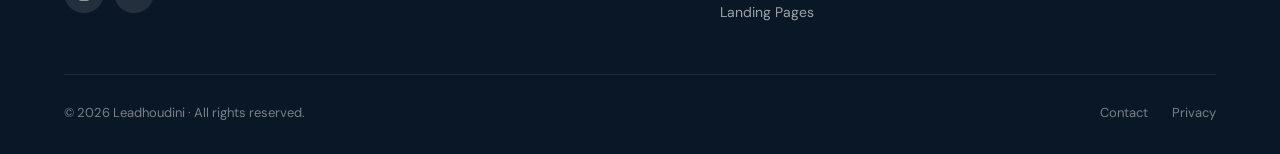
==== commit 38ddfbd1: "Use usamaahmed@leadhoudini.com as the contact email everywhere Co-Authored-By: Claude Sonnet 5.5 <no" ====
--- a/index.html
+++ b/index.html
@@ -280,7 +280,7 @@
     <p class="cta-sub fade-up">Book a strategy call. We'll look at your current marketing, your market, and tell you exactly how we'd build your lead pipeline.</p>
     <a href="contact.html" class="cta-btn fade-up">Book a Strategy Call →</a>
     <div class="cta-contacts fade-up">
-      <a href="mailto:hello@leadhoudini.com" class="contact-btn">✉ hello@leadhoudini.com</a>
+      <a href="mailto:usamaahmed@leadhoudini.com" class="contact-btn">✉ usamaahmed@leadhoudini.com</a>
     </div>
   </div>
 </section>
@@ -307,7 +307,7 @@
       <a href="expertise.html">Landing Pages</a>
     </div>
     <div class="footer-col"><h4>Get in Touch</h4>
-      <a href="mailto:hello@leadhoudini.com">hello@leadhoudini.com</a>
+      <a href="mailto:usamaahmed@leadhoudini.com">usamaahmed@leadhoudini.com</a>
       <a href="contact.html">Book a Call</a>
       <a href="scorecard.html">Free Marketing Scorecard</a>
     </div>
